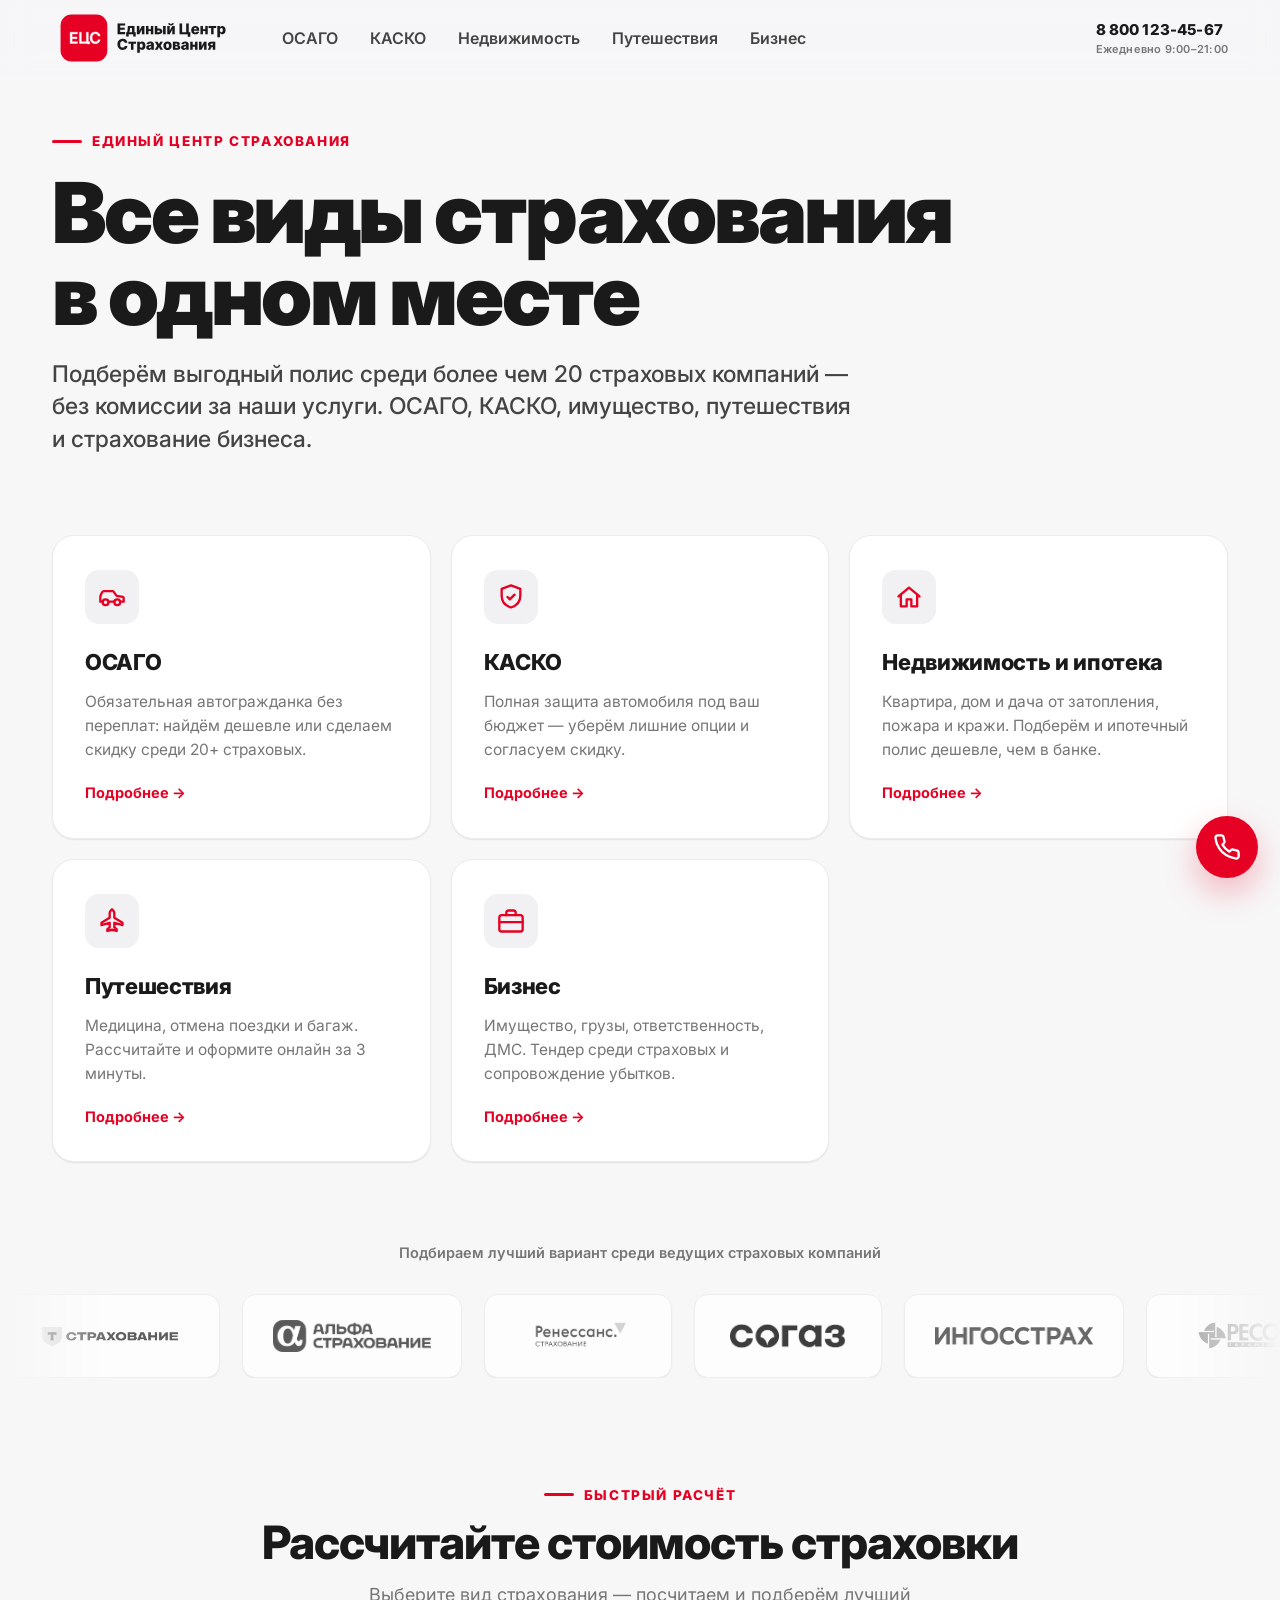
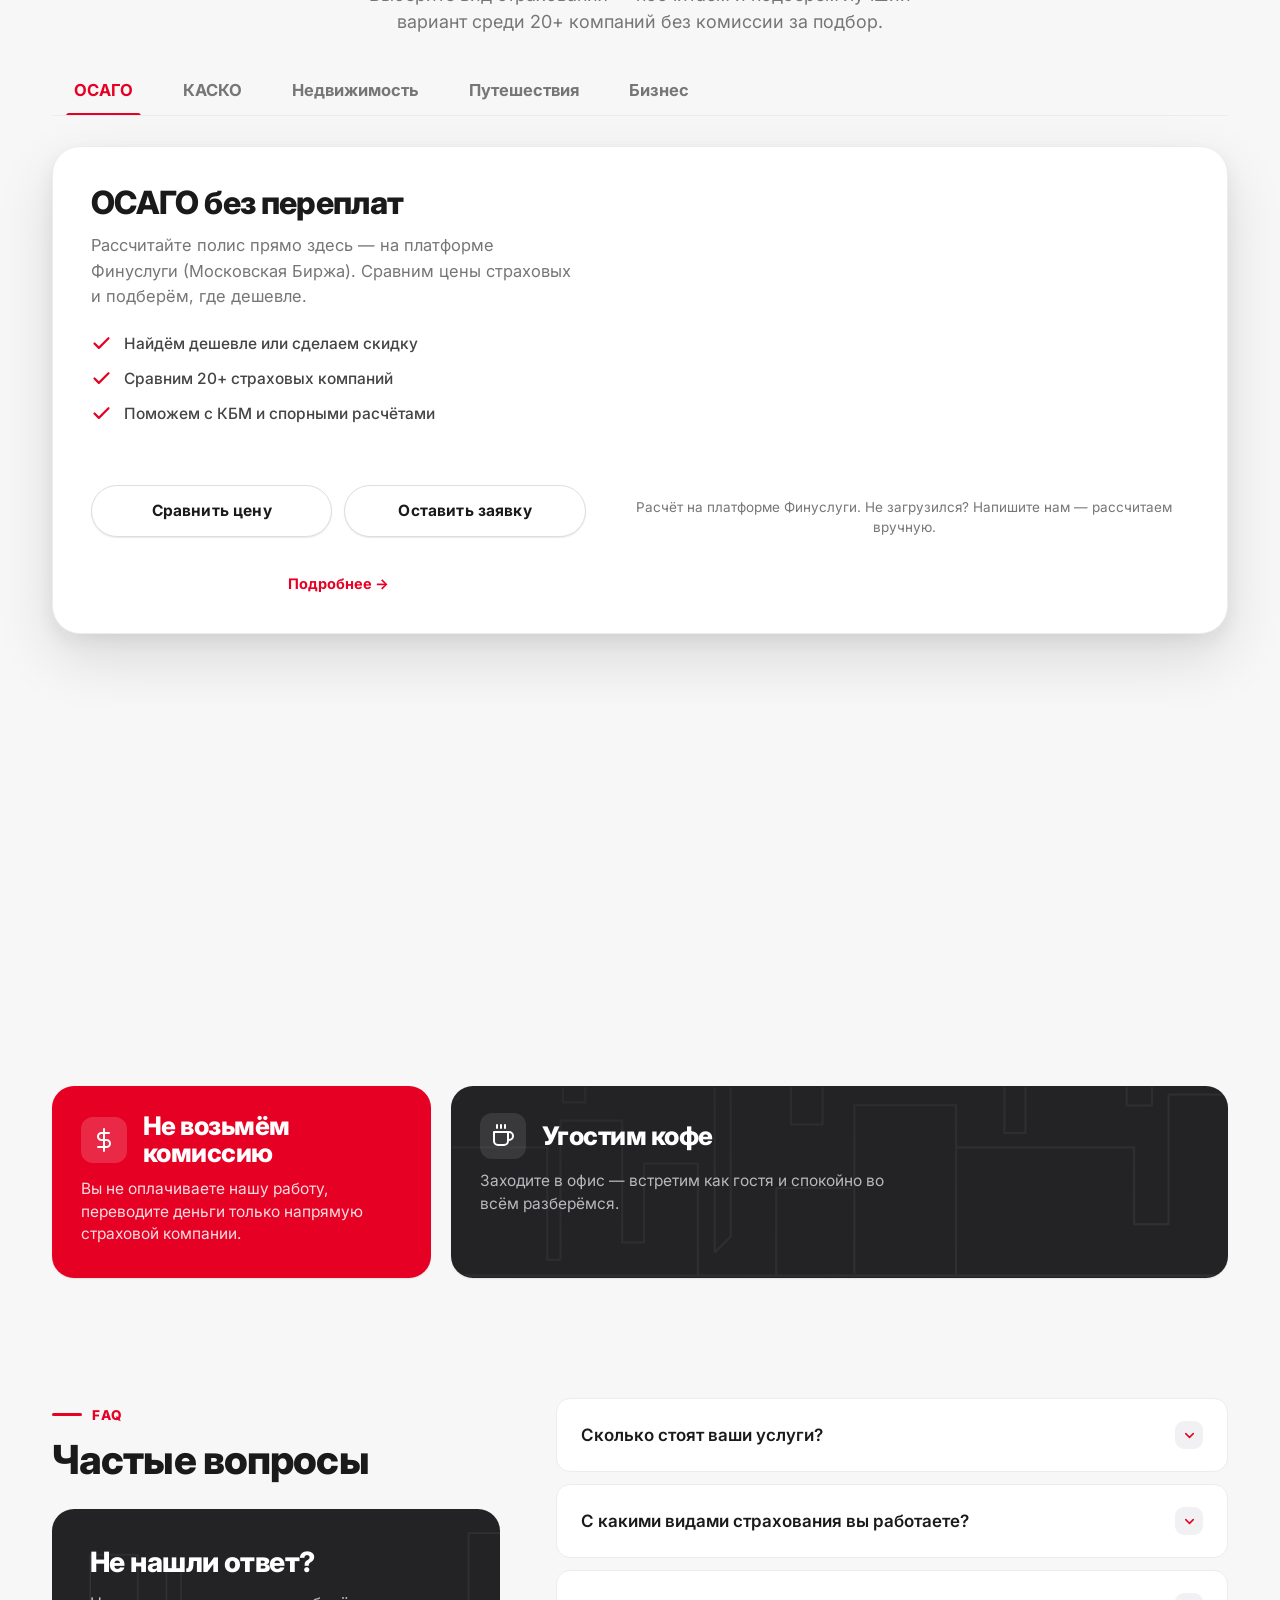
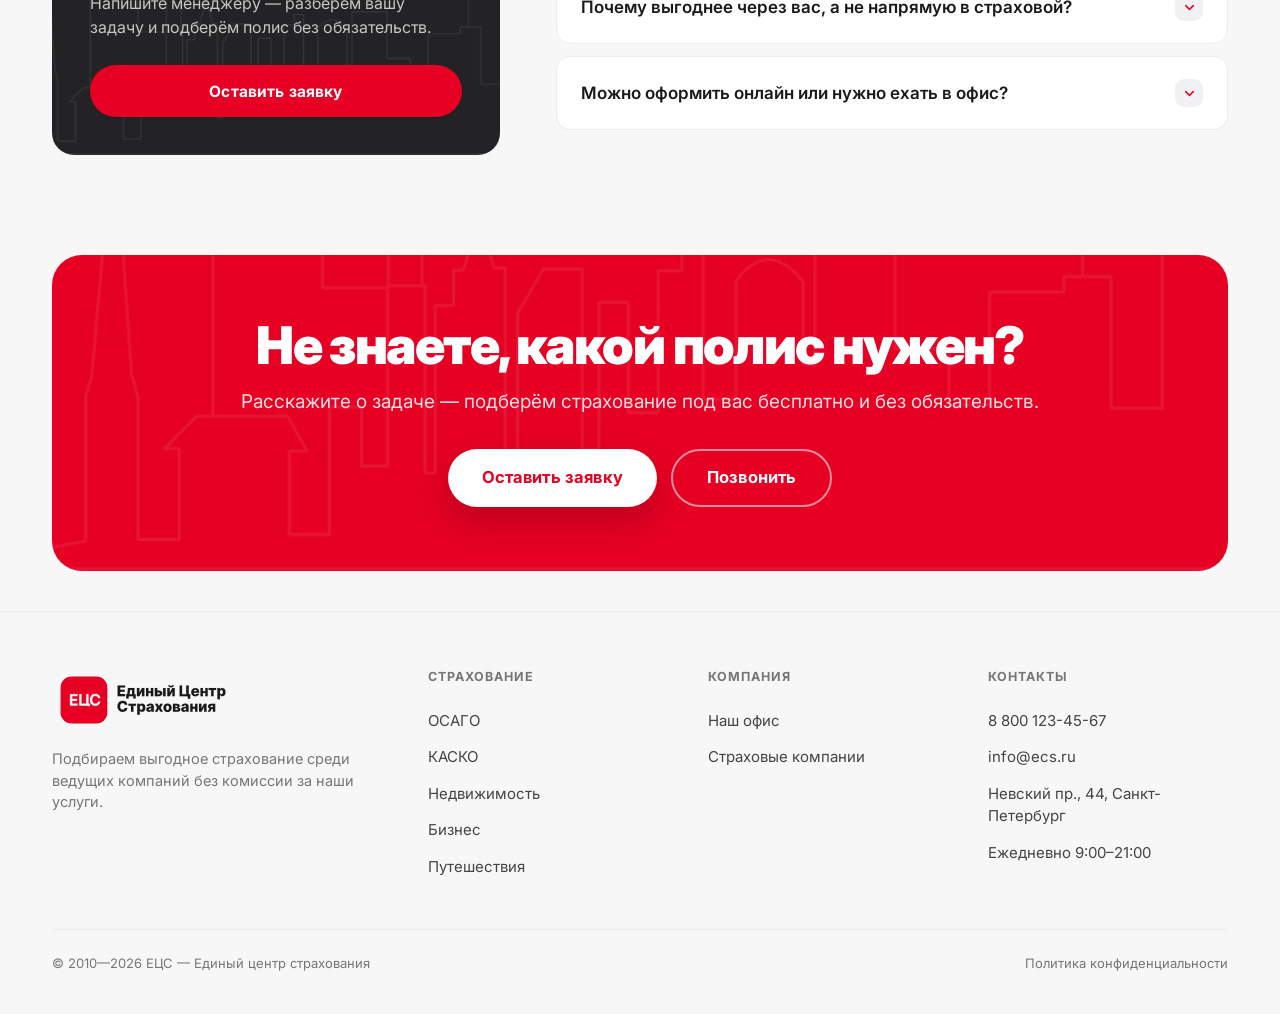
==== frontend/index.html @ 8373c2ff "Новые SVG-логотипы (свет/тёмная тема); заметнее красные подписи блоков - Логотип: тёмная версия на с" ====
<!DOCTYPE html>
<html lang="ru">
<head>
  <meta charset="utf-8">
  <meta name="viewport" content="width=device-width, initial-scale=1">
  <title>ЕЦС — Единый центр страхования: ОСАГО, КАСКО, имущество, бизнес</title>
  <meta name="description" content="Единый центр страхования в Санкт-Петербурге: ОСАГО, КАСКО, имущество, путешествия и бизнес. Подбор среди 20+ страховых без комиссии.">
  <link rel="preconnect" href="https://fonts.googleapis.com">
  <link rel="preconnect" href="https://fonts.gstatic.com" crossorigin>
  <link href="https://fonts.googleapis.com/css2?family=Inter:wght@400;500;600;700;800;900&display=swap" rel="stylesheet">
  <link rel="stylesheet" href="assets/css/tokens.css">
  <link rel="stylesheet" href="assets/css/base.css">
  <link rel="stylesheet" href="assets/css/components.css">
</head>
<body data-product="Главная">

<header class="header" id="header">
  <div class="wrap header__row">
    <a class="brand" href="index.html" aria-label="ЕЦС — Единый центр страхования"><img class="brand__logo brand__logo--light" src="assets/img/logo-ecs-horizontal.svg" alt="ЕЦС — Единый центр страхования" width="160" height="56"><img class="brand__logo brand__logo--dark" src="assets/img/logo-ecs-horizontal-white.svg" alt="ЕЦС — Единый центр страхования" width="160" height="56"></a>

    <nav class="nav">
      <a href="osago.html">ОСАГО</a>
      <a href="kasko.html">КАСКО</a>
      <a href="property.html">Недвижимость</a>
      <a href="travel.html">Путешествия</a>
      <a href="business.html">Бизнес</a>
    </nav>

    <div class="header__cta">
      <a class="header__phone" href="tel:+78001234567">8 800 123-45-67<span>Ежедневно 9:00–21:00</span></a>
      <button class="burger" aria-label="Меню"><span class="burger__bars"></span><span class="burger__label">Меню</span></button>
    </div>
  </div>
</header>

<div class="mobnav" id="mobnav">
  <a href="osago.html">ОСАГО</a>
  <a href="kasko.html">КАСКО</a>
  <a href="property.html">Недвижимость</a>
  <a href="travel.html">Путешествия</a>
  <a href="business.html">Бизнес</a>
  <a class="mobnav__phone" href="tel:+78001234567">8 800 123-45-67</a>
</div>

<main id="top">

  <!-- ===================== HERO ===================== -->
  <section class="hero">
    <div class="wrap hero__home">
      <div class="hero__copy">
        <div class="hero__eyebrow eyebrow">Единый центр страхования</div>
        <h1>Все виды страхования<br>в одном месте</h1>
        <p class="hero__lead">Подберём выгодный полис среди более чем 20 страховых компаний — без комиссии за наши услуги. ОСАГО, КАСКО, имущество, путешествия и страхование бизнеса.</p>
      </div>
    </div>
  </section>

  <!-- ===================== ПРОДУКТЫ ===================== -->
  <section class="section section--tight" id="products">
    <div class="wrap">
      <div class="products">
        <a class="product reveal" href="osago.html" data-track="product_osago">
          <span class="product__cat">Автомобили</span>
          <span class="product__ic"><svg viewBox="0 0 24 24" fill="none" stroke="currentColor" stroke-width="2" stroke-linecap="round" stroke-linejoin="round"><path d="M14 16H9m10 0h3v-3.15a1 1 0 0 0-.84-.99L16 11l-2.7-3.6a1 1 0 0 0-.8-.4H5.24a2 2 0 0 0-1.8 1.1l-.8 1.63A6 6 0 0 0 2 12.42V16h2"/><circle cx="6.5" cy="16.5" r="2.5"/><circle cx="16.5" cy="16.5" r="2.5"/></svg></span>
          <h3>ОСАГО</h3>
          <p>Обязательная автогражданка без переплат: найдём дешевле или сделаем скидку среди 20+ страховых.</p>
          <span class="product__go">Подробнее →</span>
        </a>
        <a class="product reveal" href="kasko.html" data-track="product_kasko">
          <span class="product__cat">Автомобили</span>
          <span class="product__ic"><svg viewBox="0 0 24 24" fill="none" stroke="currentColor" stroke-width="2" stroke-linecap="round" stroke-linejoin="round"><path d="M12 2 4 5v6c0 5 3.4 8.6 8 10 4.6-1.4 8-5 8-10V5l-8-3Z"/><path d="m9 12 2 2 4-4"/></svg></span>
          <h3>КАСКО</h3>
          <p>Полная защита автомобиля под ваш бюджет — уберём лишние опции и согласуем скидку.</p>
          <span class="product__go">Подробнее →</span>
        </a>
        <a class="product reveal" href="property.html" data-track="product_property">
          <span class="product__cat">Имущество</span>
          <span class="product__ic"><svg viewBox="0 0 24 24" fill="none" stroke="currentColor" stroke-width="2" stroke-linecap="round" stroke-linejoin="round"><path d="M3 11.5 12 4l9 7.5"/><path d="M5 10v10h5v-6h4v6h5V10"/></svg></span>
          <h3>Недвижимость и ипотека</h3>
          <p>Квартира, дом и дача от затопления, пожара и кражи. Подберём и ипотечный полис дешевле, чем в банке.</p>
          <span class="product__go">Подробнее →</span>
        </a>
        <a class="product reveal" href="travel.html" data-track="product_travel">
          <span class="product__cat">Поездки</span>
          <span class="product__ic"><svg viewBox="0 0 24 24" fill="none" stroke="currentColor" stroke-width="2" stroke-linecap="round" stroke-linejoin="round"><path d="M12 2 13.2 3.2C13.7 3.7 14 4.5 14 5.5V9.2L21 13.5V15.5L14 13.5V17.5L16 19V20.5L12 19.5L8 20.5V19L10 17.5V13.5L3 15.5V13.5L10 9.2V5.5C10 4.5 10.3 3.7 10.8 3.2Z"/></svg></span>
          <h3>Путешествия</h3>
          <p>Медицина, отмена поездки и багаж. Рассчитайте и оформите онлайн за 3 минуты.</p>
          <span class="product__go">Подробнее →</span>
        </a>
        <a class="product reveal" href="business.html" data-track="product_business">
          <span class="product__cat">Юрлицам</span>
          <span class="product__ic"><svg viewBox="0 0 24 24" fill="none" stroke="currentColor" stroke-width="2" stroke-linecap="round" stroke-linejoin="round"><rect x="2" y="7" width="20" height="14" rx="2"/><path d="M16 7V5a2 2 0 0 0-2-2h-4a2 2 0 0 0-2 2v2"/><path d="M2 13h20"/></svg></span>
          <h3>Бизнес</h3>
          <p>Имущество, грузы, ответственность, ДМС. Тендер среди страховых и сопровождение убытков.</p>
          <span class="product__go">Подробнее →</span>
        </a>
        <a class="product product--all reveal" href="#raschet" data-track="product_all">
          <span class="product__ic"><svg viewBox="0 0 24 24" fill="none" stroke="currentColor" stroke-width="2.2" stroke-linecap="round" stroke-linejoin="round"><path d="M5 12h14M13 6l6 6-6 6"/></svg></span>
          <h3>Рассчитать стоимость</h3>
        </a>
      </div>
    </div>
  </section>

  <!-- ===================== PARTNERS ===================== -->
  <section class="section--tight">
    <div class="wrap">
      <p class="partners__cap">Подбираем лучший вариант среди ведущих страховых компаний</p>
    </div>
    <div class="marquee" aria-label="Страховые компании-партнёры">
      <div class="marquee__track">
        <span class="logo"><img src="assets/img/logo-t-strahovanie.png" alt="Т-Страхование"></span>
        <span class="logo"><img src="assets/img/logo-alfastrahovanie.png" alt="АльфаСтрахование"></span>
        <span class="logo"><img src="assets/img/logo-renessans.png" alt="Ренессанс страхование"></span>
        <span class="logo"><img src="assets/img/logo-sogaz.png" alt="СОГАЗ"></span>
        <span class="logo"><img src="assets/img/logo-ingosstrah.png" alt="Ингосстрах"></span>
        <span class="logo"><img src="assets/img/logo-reso.png" alt="РЕСО-Гарантия"></span>
        <span class="logo"><img src="assets/img/logo-rosgosstrah.png" alt="Росгосстрах"></span>
        <span class="logo"><img src="assets/img/logo-vsk.png" alt="ВСК Страховой дом"></span>
        <span class="logo"><img src="assets/img/logo-maks.png" alt="МАКС Страховая группа"></span>
      </div>
      <div class="marquee__track" aria-hidden="true">
        <span class="logo"><img src="assets/img/logo-t-strahovanie.png" alt=""></span>
        <span class="logo"><img src="assets/img/logo-alfastrahovanie.png" alt=""></span>
        <span class="logo"><img src="assets/img/logo-renessans.png" alt=""></span>
        <span class="logo"><img src="assets/img/logo-sogaz.png" alt=""></span>
        <span class="logo"><img src="assets/img/logo-ingosstrah.png" alt=""></span>
        <span class="logo"><img src="assets/img/logo-reso.png" alt=""></span>
        <span class="logo"><img src="assets/img/logo-rosgosstrah.png" alt=""></span>
        <span class="logo"><img src="assets/img/logo-vsk.png" alt=""></span>
        <span class="logo"><img src="assets/img/logo-maks.png" alt=""></span>
      </div>
    </div>
  </section>

  <!-- ===================== БЫСТРЫЙ РАСЧЁТ ===================== -->
  <section class="section" id="raschet">
    <div class="wrap">
      <div class="s-head reveal" style="text-align:center;margin-left:auto;margin-right:auto">
        <span class="eyebrow" style="justify-content:center">Быстрый расчёт</span>
        <h2>Рассчитайте стоимость страховки</h2>
        <p style="margin-left:auto;margin-right:auto">Выберите вид страхования — посчитаем и подберём лучший вариант среди 20+ компаний без комиссии за подбор.</p>
      </div>

      <div class="tabs reveal" data-tabs>
        <div class="tabs__nav" role="tablist" aria-label="Виды страхования">
          <button class="tabs__tab is-active" type="button" data-tab="osago" role="tab" aria-selected="true">ОСАГО</button>
          <button class="tabs__tab" type="button" data-tab="kasko" role="tab" aria-selected="false">КАСКО</button>
          <button class="tabs__tab" type="button" data-tab="property" role="tab" aria-selected="false">Недвижимость</button>
          <button class="tabs__tab" type="button" data-tab="travel" role="tab" aria-selected="false">Путешествия</button>
          <button class="tabs__tab" type="button" data-tab="business" role="tab" aria-selected="false">Бизнес</button>
        </div>

        <div class="tabs__panels">
          <!-- ОСАГО: встроенный калькулятор Финуслуг -->
          <div class="tabs__panel is-active" data-panel="osago">
            <div class="raschet-card raschet-card--calc">
              <div class="raschet-card__info">
                <h3>ОСАГО без переплат</h3>
                <p>Рассчитайте полис прямо здесь — на платформе Финуслуги (Московская Биржа). Сравним цены страховых и подберём, где дешевле.</p>
                <ul class="raschet-card__list">
                  <li><svg viewBox="0 0 24 24" fill="none" stroke="currentColor" stroke-width="2.5" stroke-linecap="round" stroke-linejoin="round"><path d="M20 6 9 17l-5-5"/></svg>Найдём дешевле или сделаем скидку</li>
                  <li><svg viewBox="0 0 24 24" fill="none" stroke="currentColor" stroke-width="2.5" stroke-linecap="round" stroke-linejoin="round"><path d="M20 6 9 17l-5-5"/></svg>Сравним 20+ страховых компаний</li>
                  <li><svg viewBox="0 0 24 24" fill="none" stroke="currentColor" stroke-width="2.5" stroke-linecap="round" stroke-linejoin="round"><path d="M20 6 9 17l-5-5"/></svg>Поможем с КБМ и спорными расчётами</li>
                </ul>
              </div>
              <div class="raschet-card__calc">
                <div id="frame-calculator_wrap" data-id-frame="ce2dab9b-9b5f-4a7d-b1e7-d2442acf96a3" data-adv-p-id="5289dc16e387469434f49f7a2a9b1924"></div>
                <script type="text/javascript" src="https://finuslugi.ru/osago/partners/main/iframe.bundle.iife.js"></script>
                <p class="calc-frame__note">Расчёт на платформе Финуслуги. Не загрузился? <a href="#" data-modal="lead" data-product="ОСАГО">Напишите нам</a> — рассчитаем вручную.</p>
              </div>
              <div class="raschet-card__btns">
                <a class="btn btn--ghost" href="#" data-modal="cheaper" data-track="raschet_osago_cheaper">Сравнить цену</a>
                <a class="btn btn--ghost" href="#" data-modal="lead" data-product="ОСАГО" data-track="raschet_osago_lead">Оставить заявку</a>
              </div>
              <a class="raschet-card__more" href="osago.html">Подробнее →</a>
            </div>
          </div>

          <!-- КАСКО -->
          <div class="tabs__panel" data-panel="kasko">
            <div class="raschet-card">
              <div class="raschet-card__info">
                <h3>КАСКО под ваш бюджет</h3>
                <p>Уберём лишние опции и согласуем скидку — соберём защиту автомобиля, которая нужна именно вам.</p>
                <ul class="raschet-card__list">
                  <li><svg viewBox="0 0 24 24" fill="none" stroke="currentColor" stroke-width="2.5" stroke-linecap="round" stroke-linejoin="round"><path d="M20 6 9 17l-5-5"/></svg>Полная или частичная защита на выбор</li>
                  <li><svg viewBox="0 0 24 24" fill="none" stroke="currentColor" stroke-width="2.5" stroke-linecap="round" stroke-linejoin="round"><path d="M20 6 9 17l-5-5"/></svg>Франшиза, чтобы снизить цену полиса</li>
                  <li><svg viewBox="0 0 24 24" fill="none" stroke="currentColor" stroke-width="2.5" stroke-linecap="round" stroke-linejoin="round"><path d="M20 6 9 17l-5-5"/></svg>Сравнение условий разных страховых</li>
                </ul>
              </div>
              <div class="raschet-card__action">
                <a class="btn btn--primary btn--lg" href="kasko.html" data-track="raschet_kasko">Рассчитать КАСКО</a>
                <a class="btn btn--ghost" href="#" data-modal="cheaper" data-track="raschet_kasko_cheaper">Сравнить цену</a>
                <a class="raschet-card__more" href="kasko.html">Подробнее →</a>
              </div>
            </div>
          </div>

          <!-- Недвижимость -->
          <div class="tabs__panel" data-panel="property">
            <div class="raschet-card">
              <div class="raschet-card__info">
                <h3>Недвижимость и ипотека</h3>
                <p>Квартира, дом и дача от затопления, пожара и кражи. Ипотечный полис подберём дешевле, чем в банке.</p>
                <ul class="raschet-card__list">
                  <li><svg viewBox="0 0 24 24" fill="none" stroke="currentColor" stroke-width="2.5" stroke-linecap="round" stroke-linejoin="round"><path d="M20 6 9 17l-5-5"/></svg>Защита отделки, имущества и ответственности</li>
                  <li><svg viewBox="0 0 24 24" fill="none" stroke="currentColor" stroke-width="2.5" stroke-linecap="round" stroke-linejoin="round"><path d="M20 6 9 17l-5-5"/></svg>Ипотечное страхование выгоднее банковского</li>
                  <li><svg viewBox="0 0 24 24" fill="none" stroke="currentColor" stroke-width="2.5" stroke-linecap="round" stroke-linejoin="round"><path d="M20 6 9 17l-5-5"/></svg>Подбор среди ведущих компаний</li>
                </ul>
              </div>
              <div class="raschet-card__action">
                <a class="btn btn--primary btn--lg" href="property.html" data-track="raschet_property">Рассчитать стоимость</a>
                <a class="btn btn--ghost" href="#" data-modal="cheaper" data-track="raschet_property_cheaper">Сравнить цену</a>
                <a class="raschet-card__more" href="property.html">Подробнее →</a>
              </div>
            </div>
          </div>

          <!-- Путешествия -->
          <div class="tabs__panel" data-panel="travel">
            <div class="raschet-card">
              <div class="raschet-card__info">
                <h3>Страхование путешествий</h3>
                <p>Медицина, отмена поездки и багаж. Рассчитайте и оформите полис онлайн за 3 минуты.</p>
                <ul class="raschet-card__list">
                  <li><svg viewBox="0 0 24 24" fill="none" stroke="currentColor" stroke-width="2.5" stroke-linecap="round" stroke-linejoin="round"><path d="M20 6 9 17l-5-5"/></svg>Медицинские расходы за границей и по России</li>
                  <li><svg viewBox="0 0 24 24" fill="none" stroke="currentColor" stroke-width="2.5" stroke-linecap="round" stroke-linejoin="round"><path d="M20 6 9 17l-5-5"/></svg>Отмена поездки и задержка рейса</li>
                  <li><svg viewBox="0 0 24 24" fill="none" stroke="currentColor" stroke-width="2.5" stroke-linecap="round" stroke-linejoin="round"><path d="M20 6 9 17l-5-5"/></svg>Активный отдых и спорт</li>
                </ul>
              </div>
              <div class="raschet-card__action">
                <a class="btn btn--primary btn--lg" href="travel.html#calc" data-track="raschet_travel">Рассчитать онлайн</a>
                <a class="btn btn--ghost" href="#" data-modal="cheaper" data-track="raschet_travel_cheaper">Сравнить цену</a>
                <a class="raschet-card__more" href="travel.html">Подробнее →</a>
              </div>
            </div>
          </div>

          <!-- Бизнес -->
          <div class="tabs__panel" data-panel="business">
            <div class="raschet-card">
              <div class="raschet-card__info">
                <h3>Страхование бизнеса</h3>
                <p>Имущество, грузы, ответственность и ДМС для сотрудников. Проведём тендер среди страховых под вашу задачу.</p>
                <ul class="raschet-card__list">
                  <li><svg viewBox="0 0 24 24" fill="none" stroke="currentColor" stroke-width="2.5" stroke-linecap="round" stroke-linejoin="round"><path d="M20 6 9 17l-5-5"/></svg>Тендер среди страховых компаний</li>
                  <li><svg viewBox="0 0 24 24" fill="none" stroke="currentColor" stroke-width="2.5" stroke-linecap="round" stroke-linejoin="round"><path d="M20 6 9 17l-5-5"/></svg>Имущество, грузы, ответственность, ДМС</li>
                  <li><svg viewBox="0 0 24 24" fill="none" stroke="currentColor" stroke-width="2.5" stroke-linecap="round" stroke-linejoin="round"><path d="M20 6 9 17l-5-5"/></svg>Сопровождение убытков и пролонгаций</li>
                </ul>
              </div>
              <div class="raschet-card__action">
                <a class="btn btn--primary btn--lg" href="business.html" data-track="raschet_business">Получить расчёт</a>
                <a class="btn btn--ghost" href="#" data-modal="lead" data-product="Бизнес" data-track="raschet_business_lead">Оставить заявку</a>
                <a class="raschet-card__more" href="business.html">Подробнее →</a>
              </div>
            </div>
          </div>
        </div>
      </div>
    </div>
  </section>

  <!-- ===================== BENTO ===================== -->
  <section class="section">
    <div class="wrap">
      <div class="s-head reveal">
        <span class="eyebrow">Почему ЕЦС</span>
        <h2>НАШИ супер силы&nbsp;</h2>
      </div>
      <div class="bento">
        <article class="card card--feature card--photo b-1 reveal">
          <div class="card__ico">
            <svg viewBox="0 0 24 24" fill="none" stroke="currentColor" stroke-width="2" stroke-linecap="round" stroke-linejoin="round"><circle cx="11" cy="11" r="7"></circle><path d="m21 21-4.3-4.3"></path></svg>
          </div>
          <h3>Проверим цену</h3>
          <p>Посчитанную вашим агентом, страховой компанией или банком — и поможем найти дешевле.</p>
          <a class="card__tag" href="#" data-modal="cheaper" data-track="cta_card_cheaper">Сравнить цену →</a>
        </article>

        <article class="card b-2 reveal">
          <div class="card__ico">
            <svg viewBox="0 0 24 24" fill="none" stroke="currentColor" stroke-width="2" stroke-linecap="round" stroke-linejoin="round"><path d="M12 2 4 5v6c0 5 3.4 8.6 8 10 4.6-1.4 8-5 8-10V5l-8-3Z"></path><path d="m9 12 2 2 4-4"></path></svg>
          </div>
          <h3>Поделимся опытом</h3>
          <p>Работаем на рынке более 15 лет, знаем все подводные камни современного страхования.</p>
        </article>

        <article class="card card--accent b-3 reveal">
          <div class="card__ico">
            <svg viewBox="0 0 24 24" fill="none" stroke="currentColor" stroke-width="2" stroke-linecap="round" stroke-linejoin="round"><path d="M12 1v22"></path><path d="M17 5H9.5a3.5 3.5 0 0 0 0 7h5a3.5 3.5 0 0 1 0 7H6"></path></svg>
          </div>
          <h3>Не возьмём комиссию</h3>
          <p>Вы не оплачиваете нашу работу, переводите деньги только напрямую страховой компании.</p>
        </article>

        <article class="card card--feature card--photo b-4 reveal">
          <div class="card__ico">
            <svg viewBox="0 0 24 24" fill="none" stroke="currentColor" stroke-width="2" stroke-linecap="round" stroke-linejoin="round"><path d="M17 8h1a4 4 0 0 1 0 8h-1"></path><path d="M3 8h14v9a4 4 0 0 1-4 4H7a4 4 0 0 1-4-4Z"></path><path d="M6 1v3M10 1v3M14 1v3"></path></svg>
          </div>
          <h3>Угостим кофе</h3>
          <p>Заходите в офис — встретим как гостя и спокойно во всём разберёмся.</p>
        </article>
      </div>
    </div>
  </section>


  <!-- ===================== FAQ ===================== -->
  <section class="section">
    <div class="wrap faq">
      <aside class="faq__aside reveal">
        <span class="eyebrow">FAQ</span>
        <div class="s-head" style="margin:14px 0 28px">
          <h2 style="font-size:clamp(28px,3.2vw,40px)">Частые вопросы</h2>
        </div>
        <div class="faq__card">
          <h3>Не нашли ответ?</h3>
          <p>Напишите менеджеру — разберём вашу задачу и подберём полис без обязательств.</p>
          <a class="btn btn--primary" href="#" data-modal="lead" data-product="Главная" data-track="cta_faq_manager">Оставить заявку</a>
        </div>
      </aside>
      <div class="faq__list" id="faqList"></div>
    </div>
  </section>

  <!-- ===================== CTA ===================== -->
  <section class="section--tight">
    <div class="wrap">
      <div class="cta-band reveal">
        <h2>Не знаете, какой полис нужен?</h2>
        <p>Расскажите о задаче — подберём страхование под вас бесплатно и без обязательств.</p>
        <div class="row">
          <a class="btn btn--primary btn--lg" href="#" data-modal="lead" data-product="Главная" data-track="cta_band_manager">Оставить заявку</a>
          <a class="btn btn--outline btn--lg" href="tel:+78001234567" data-track="cta_band_call">Позвонить</a>
        </div>
      </div>
    </div>
  </section>

</main>

<!-- ===================== FOOTER ===================== -->
<footer class="footer">
  <div class="wrap">
    <div class="footer__top">
      <div class="footer__brand">
        <a class="brand" href="index.html"><img class="brand__logo brand__logo--light" src="assets/img/logo-ecs-horizontal.svg" alt="ЕЦС — Единый центр страхования" width="160" height="56"><img class="brand__logo brand__logo--dark" src="assets/img/logo-ecs-horizontal-white.svg" alt="ЕЦС — Единый центр страхования" width="160" height="56"></a>
        <p>Подбираем выгодное страхование среди ведущих компаний без комиссии за наши услуги.</p>
      </div>
      <div class="footer__col">
        <h4>Страхование</h4>
        <a href="osago.html">ОСАГО</a>
        <a href="kasko.html">КАСКО</a>
        <a href="property.html">Недвижимость</a>
        <a href="business.html">Бизнес</a>
        <a href="travel.html">Путешествия</a>
      </div>
      <div class="footer__col">
        <h4>Компания</h4>
        <a href="office.html">Наш офис</a>
        <a href="insurers.html">Страховые компании</a>
      </div>
      <div class="footer__col">
        <h4>Контакты</h4>
        <a href="tel:+78001234567">8 800 123-45-67</a>
        <a href="mailto:info@ecs.ru">info@ecs.ru</a>
        <a href="office.html">Невский пр., 44, Санкт-Петербург</a>
        <a href="office.html">Ежедневно 9:00–21:00</a>
      </div>
    </div>
    <div class="footer__bottom">
      <span>© 2010—2026 ЕЦС — Единый центр страхования</span>
      <span><a href="privacy.html">Политика конфиденциальности</a></span>
    </div>
  </div>
</footer>

<!-- ===================== LEAD MODAL ===================== -->
<div class="modal" id="leadModal" role="dialog" aria-modal="true" aria-label="Заявка">
  <div class="modal__backdrop"></div>
  <div class="modal__box">
    <div class="lead">
      <button class="modal__close" type="button" aria-label="Закрыть">✕</button>
      <h3>Оставить заявку</h3>
      <p>Оставьте контакты — перезвоним в течение 15 минут в рабочее время.</p>
      <form class="js-lead-form" data-form="modal" data-product="Главная">
        <div class="lead__grid">
          <div class="field field--wide"><label for="lm-name">Имя</label><input id="lm-name" name="name" type="text" placeholder="Как к вам обращаться" required></div>
          <div class="field field--wide"><label for="lm-phone">Телефон</label><input id="lm-phone" name="phone" type="tel" placeholder="+7 (___) ___-__-__" required></div>
          <div class="field field--wide"><label for="lm-comment">Комментарий</label><textarea id="lm-comment" name="comment" placeholder="Например: нужен полис на Kia Rio 2021"></textarea></div>
            <div class="field field--wide"><label>Связаться в мессенджере (необязательно)</label>
              <div class="msgr-field">
                <select name="messenger" aria-label="Мессенджер"><option value="">Не нужно</option><option>Telegram</option><option>WhatsApp</option><option>MAX</option></select>
                <input name="messenger_user" type="text" placeholder="@username или ник">
              </div>
            </div>
        </div>
        <label class="lead__agree"><input type="checkbox" name="agree" required> Соглашаюсь с <a href="privacy.html" target="_blank" rel="noopener">политикой обработки персональных данных</a></label>
        <label class="lead__agree lead__agree--ad"><input type="checkbox" name="ad_consent"> Согласен на получение рекламной информации и специальных предложений</label>
        <button class="btn btn--primary lead__submit" type="submit">Отправить</button>
      </form>
      <div class="lead__done">
        <div class="ok-ic">✓</div>
        <h3>Заявка отправлена!</h3>
        <p style="color:var(--muted);margin-top:10px">Менеджер свяжется с вами в ближайшее время.</p>
      </div>
    </div>
  </div>
</div>

<!-- ===================== CHEAPER MODAL ===================== -->
<div class="modal" id="cheaperModal" role="dialog" aria-modal="true" aria-label="Сравнить цену">
  <div class="modal__backdrop"></div>
  <div class="modal__box">
    <div class="lead">
      <button class="modal__close" type="button" aria-label="Закрыть">✕</button>
      <h3>Сравним цену — найдём дешевле</h3>
      <p>Вам уже посчитали полис у агента, в страховой, в банке или на страховом агрегаторе? Отправьте вид страховки и сумму — сравним и постараемся найти выгоднее. Бесплатно и ни к чему не обязывает.</p>
      <form class="js-lead-form" data-form="cheaper" data-product="Найдём дешевле">
        <div class="lead__grid">
          <div class="field field--wide"><label for="cm-type">Вид страхования</label>
            <select id="cm-type" name="insurance">
              <option>ОСАГО</option>
              <option>КАСКО</option>
              <option>Недвижимость / ипотека</option>
              <option>Путешествия</option>
              <option>Бизнес</option>
              <option>Другое</option>
            </select>
          </div>
          <div class="field field--wide"><label for="cm-price">Предложенная сумма, ₽</label><input id="cm-price" name="price" type="text" placeholder="Например: 12 800"></div>
          <div class="field field--wide"><label for="cm-name">Имя</label><input id="cm-name" name="name" type="text" placeholder="Как к вам обращаться" required></div>
          <div class="field field--wide"><label for="cm-phone">Телефон</label><input id="cm-phone" name="phone" type="tel" placeholder="+7 (___) ___-__-__" required></div>
          <div class="field field--wide"><label for="cm-comment">Комментарий</label><textarea id="cm-comment" name="comment" placeholder="Кто посчитал и на каких условиях. Сам расчёт можно прислать в мессенджер."></textarea></div>
            <div class="field field--wide"><label>Связаться в мессенджере (необязательно)</label>
              <div class="msgr-field">
                <select name="messenger" aria-label="Мессенджер"><option value="">Не нужно</option><option>Telegram</option><option>WhatsApp</option><option>MAX</option></select>
                <input name="messenger_user" type="text" placeholder="@username или ник">
              </div>
            </div>
        </div>
        <label class="lead__agree"><input type="checkbox" name="agree" required> Соглашаюсь с <a href="privacy.html" target="_blank" rel="noopener">политикой обработки персональных данных</a></label>
        <label class="lead__agree lead__agree--ad"><input type="checkbox" name="ad_consent"> Согласен на получение рекламной информации и специальных предложений</label>
        <button class="btn btn--primary lead__submit" type="submit">Сравнить цену</button>
      </form>
      <div class="lead__done">
        <div class="ok-ic">✓</div>
        <h3>Заявка отправлена!</h3>
        <p style="color:var(--muted);margin-top:10px">Сравним с другими страховыми и пришлём, где дешевле.</p>
      </div>
    </div>
  </div>
</div>

<script src="assets/js/config.js"></script>
<script src="assets/js/utm.js"></script>
<script src="assets/js/analytics.js"></script>
<script src="assets/js/bitrix.js"></script>
<script src="assets/js/leads.js"></script>
<script src="assets/js/ui.js"></script>
<script src="assets/js/main.js"></script>
<script>
  // FAQ этой страницы
  window.ECS_FAQ = [
    { q: "Сколько стоят ваши услуги?", a: "Для вас — 0 ₽. Наша работа оплачивается страховой компанией, вы переводите деньги только напрямую страховщику и ничего не переплачиваете за подбор." },
    { q: "С какими видами страхования вы работаете?", a: "ОСАГО, КАСКО, страхование имущества (квартира, дом, дача), путешествия (ВЗР) и страхование бизнеса: имущество, грузы, ответственность, ДМС, автопарк." },
    { q: "Почему выгоднее через вас, а не напрямую в страховой?", a: "Страховая предложит только свой продукт, мы — сравним более 20 компаний и покажем реальную минимальную цену под вашу задачу, без навязанных опций." },
    { q: "Можно оформить онлайн или нужно ехать в офис?", a: "Как удобно. Оформим дистанционно (расчёт пришлём в мессенджер) или ждём вас в офисе на Невском, 44 — за чашкой кофе." }
  ];
</script>

</body>
</html>
---- frontend/assets/css/tokens.css ----
/* Дизайн-токены бренда ЕЦС: цвета, радиусы, тени, темы.
   Источник: ЕЦС — Руководство по бренду.pdf */
/* ============================================================
   ЕЦС — Единый центр страхования · redesign
   Token-driven. Three art directions via [data-theme].
   ============================================================ */

:root {
  /* brand reds */
  --red: #e60023;
  --red-deep: #d0222c;
  --red-700: #b3001c;

  /* themable tokens (defaults = "clean") */
  --bg: #f7f7f8;
  --surface: #ffffff;
  --surface-2: #f1f1f3;
  --ink: #1a1a1a;
  --ink-2: #444444;
  --muted: #767676;
  --border: #ececee;
  --border-strong: #dededf;
  --accent: var(--red);
  --on-accent: #ffffff;

  /* dark feature surface (used in all themes for the photo/dark cards) */
  --feature-bg: #232325;
  --feature-ink: #ffffff;
  --feature-muted: #b9b9bd;

  --radius: 22px;
  --radius-sm: 14px;
  --radius-pill: 999px;

  --shadow-sm: 0 1px 2px rgba(16,16,18,.05), 0 1px 1px rgba(16,16,18,.04);
  --shadow-md: 0 6px 16px rgba(16,16,18,.07), 0 2px 5px rgba(16,16,18,.05);
  --shadow-lg: 0 24px 60px rgba(16,16,18,.12), 0 8px 18px rgba(16,16,18,.06);
  --shadow-accent: 0 14px 34px rgba(230,0,35,.28);

  --maxw: 1240px;
  --gut: 32px;
  --ring: 0 0 0 4px rgba(230,0,35,.16);

  --ff: "Inter", -apple-system, BlinkMacSystemFont, "Segoe UI", sans-serif;
  --border-w: 1px;
}

/* ---------- Direction 2: Контраст (editorial / bold) ---------- */
:root[data-theme="bold"] {
  --bg: #f3f1ee;
  --surface: #ffffff;
  --surface-2: #eceae6;
  --ink: #141414;
  --ink-2: #3a3a3a;
  --muted: #6c6862;
  --border: #1414140f;
  --border-strong: #14141422;
  --radius: 12px;
  --radius-sm: 9px;
  --border-w: 1.5px;
  --shadow-sm: 0 1px 0 rgba(20,20,20,.06);
  --shadow-md: 0 2px 0 rgba(20,20,20,.08);
  --shadow-lg: 10px 12px 0 rgba(20,20,20,.10);
  --feature-bg: #161616;
}

/* ---------- Direction 3: Тёмный (premium dark, пастельный графит) ---------- */
:root[data-theme="dark"] {
  --bg: #2a2a31;
  --surface: #3e3e46;
  --surface-2: #47474f;
  --ink: #f4f4f5;
  --ink-2: #d8d8dc;
  --muted: #a9a9b1;
  --border: #4b4b53;
  --border-strong: #5a5a62;
  --on-accent: #ffffff;
  --feature-bg: #47474f;
  --feature-muted: #d3d3da;
  --shadow-sm: 0 1px 2px rgba(0,0,0,.25);
  --shadow-md: 0 8px 24px rgba(0,0,0,.28);
  --shadow-lg: 0 30px 70px rgba(0,0,0,.35);
  --shadow-accent: 0 14px 40px rgba(230,0,35,.35);
  --ring: 0 0 0 4px rgba(230,0,35,.3);
}
---- frontend/assets/css/base.css ----
/* База: reset, типографика, сетка, кнопки, шапка */
* { box-sizing: border-box; margin: 0; padding: 0; }

html { scroll-behavior: smooth; -webkit-text-size-adjust: 100%; }

html { background-color: var(--bg); }
body {
  font-family: var(--ff);
  background-color: var(--bg) !important;
  color: var(--ink);
  line-height: 1.5;
  -webkit-font-smoothing: antialiased;
  text-rendering: optimizeLegibility;
  transition: background .35s ease, color .35s ease;
}

img { max-width: 100%; display: block; }
a { color: inherit; text-decoration: none; }
button { font-family: inherit; cursor: pointer; border: none; background: none; }

.wrap { max-width: var(--maxw); margin: 0 auto; padding: 0 var(--gut); }

.section { padding: 60px 0; }
.section--tight { padding: 40px 0; }

.eyebrow {
  display: inline-flex; align-items: center; gap: 10px;
  font-size: 13.5px; font-weight: 800; letter-spacing: .12em;
  text-transform: uppercase; color: var(--accent);
}
.eyebrow::before {
  content: ""; width: 30px; height: 3px; border-radius: 2px;
  background: var(--accent);
}

.s-head { margin-bottom: 32px; }
.s-head h2 {
  font-size: clamp(30px, 4vw, 46px); font-weight: 800;
  letter-spacing: -.022em; line-height: 1.04; margin-top: 14px;
}
.s-head p { color: var(--muted); font-size: 18px; max-width: 56ch; margin-top: 14px; }

/* ============================================================
   Buttons
   ============================================================ */
.btn {
  display: inline-flex; align-items: center; justify-content: center; gap: 9px;
  height: 52px; padding: 0 26px; border-radius: var(--radius-pill);
  font-size: 15.5px; font-weight: 700; letter-spacing: .01em;
  transition: transform .15s ease, box-shadow .2s ease, background .2s ease, color .2s ease, border-color .2s ease;
  white-space: nowrap;
}
.btn svg { width: 18px; height: 18px; }
/* Бренд-гайд: красная заливка — одно главное действие на экран;
   красная тень (--shadow-accent) только под бейджем логотипа, не под кнопками. */
.btn--primary { background: var(--accent); color: var(--on-accent); box-shadow: var(--shadow-sm); }
.btn--primary:hover { transform: translateY(-2px); background: var(--red-700); box-shadow: var(--shadow-md); }
.btn--ghost {
  background: var(--surface); color: var(--ink);
  border: var(--border-w) solid var(--border-strong); box-shadow: var(--shadow-sm);
}
.btn--ghost:hover { border-color: var(--accent); color: var(--accent); transform: translateY(-2px); }
.btn--outline {
  background: transparent; color: var(--accent);
  border: 2px solid var(--accent);
}
.btn--outline:hover { background: var(--accent); color: var(--on-accent); transform: translateY(-2px); }
.btn--sm { height: 44px; padding: 0 20px; font-size: 14.5px; }
.btn--lg { height: 58px; padding: 0 34px; font-size: 16.5px; }

[data-theme="bold"] .btn { border-radius: 8px; }
[data-theme="bold"] .btn--primary { box-shadow: 4px 4px 0 rgba(20,20,20,.18); }
[data-theme="bold"] .btn--primary:hover { transform: translate(-1px,-1px); box-shadow: 6px 6px 0 rgba(20,20,20,.22); }

/* ============================================================
   Header
   ============================================================ */
.header {
  position: sticky; top: 0; z-index: 50;
  background: color-mix(in srgb, var(--bg) 78%, transparent);
  backdrop-filter: saturate(1.4) blur(14px);
  -webkit-backdrop-filter: saturate(1.4) blur(14px);
  border-bottom: 1px solid transparent;
  transition: border-color .3s ease, background .3s ease, box-shadow .3s ease;
}
.header.is-stuck { border-color: var(--border); box-shadow: var(--shadow-sm); }
.header__row {
  display: flex; align-items: center; gap: 28px;
  height: 76px;
}
.brand { display: flex; align-items: center; gap: 15px; }
.brand__logo { display: block; height: 64px; width: auto; }
.brand__logo--dark { display: none; }
[data-theme="dark"] .brand__logo--light { display: none; }
[data-theme="dark"] .brand__logo--dark { display: block; }
.brand__badge {
  width: 58px; height: 58px; border-radius: 16px;
  background: var(--accent); color: #fff;
  display: grid; place-items: center; position: relative;
}
.brand__badge svg.lettermark { width: 33px; height: auto; }
.brand__badge .carline {
  position: absolute; bottom: 8px; left: 50%; transform: translateX(-50%);
  width: 26px; height: 8px;
}
.brand__name { display: flex; flex-direction: column; line-height: 1.18; }
/* рядом с бейджем — только расшифровка (дескриптор — Inter ExtraBold, бренд-гайд) */
.brand__name span { font-size: 15px; color: var(--ink); font-weight: 800; letter-spacing: .01em; max-width: 150px; }

.nav { display: flex; align-items: center; gap: 4px; margin-left: 6px; }
.nav a {
  font-size: 16px; font-weight: 600; color: var(--ink-2);
  padding: 9px 14px; border-radius: 10px; transition: color .15s, background .15s;
  white-space: nowrap; flex-shrink: 0;
}
.nav a:hover { color: var(--accent); background: var(--surface-2); }
.nav a.is-active { color: var(--accent); }

.header__cta { margin-left: auto; display: flex; align-items: center; gap: 14px; }
.header__phone { font-weight: 800; font-size: 15px; letter-spacing: .01em; white-space: nowrap; }
.header__phone span { display: block; font-size: 11px; font-weight: 600; color: var(--muted); letter-spacing: .02em; }

.burger { display: none; flex-direction: row; align-items: center; gap: 8px; width: auto; height: auto; padding: 6px 4px; background: none; border: 0; }
.burger__bars { margin: 5px 0; }
.burger__bars, .burger__bars::before, .burger__bars::after {
  display: block; width: 20px; height: 2px; background: var(--ink-2); position: relative; border-radius: 2px;
}
.burger__bars::before { content: ""; position: absolute; top: -6px; }
.burger__bars::after { content: ""; position: absolute; top: 6px; }
.burger__label { font-size: 14px; font-weight: 700; letter-spacing: .01em; color: var(--ink-2); line-height: 1; }
---- frontend/assets/css/components.css ----
/* Компоненты: hero, карточки, формы, FAQ, футер, страницы */
/* ============================================================
   Hero
   ============================================================ */
.hero { padding: 48px 0 40px; position: relative; }
/* Двухколоночный hero: текст слева, калькулятор/инфо справа */
.hero__grid {
  display: grid; grid-template-columns: 1.02fr .98fr; gap: 56px; align-items: center;
}
.hero__grid--calc {
  grid-template-areas: "copy calc" "actions calc";
  /* верхняя строка — по тексту, нижняя забирает остаток высоты калькулятора,
     чтобы кнопки прижались к тексту, а не уезжали в середину */
  grid-template-rows: min-content 1fr;
  align-items: start; row-gap: 0;
}
.hero__grid--calc .hero__copy { grid-area: copy; }
.hero__grid--calc .hero__copy h1 { font-size: clamp(46px, 5.6vw, 76px); }
.hero__grid--calc .calc,
.hero__grid--calc .calc-frame { grid-area: calc; align-self: start; }
.hero__grid--calc .hero__actions { grid-area: actions; align-self: start; }
.hero__grid--calc .hero__trust { margin-top: 32px; }
/* заголовок и лид в колонке — слева; ссылки и статистика — по центру */
.hero__grid .hero__lead { margin-left: 0; margin-right: 0; }
.hero__eyebrow { margin-bottom: 20px; }
.hero h1 {
  font-size: clamp(46px, 7vw, 84px); font-weight: 900;
  letter-spacing: -.03em; line-height: .98;
}
.hero h1 .accent { color: var(--accent); }
.hero__lead {
  font-size: clamp(18px, 2.2vw, 23px); color: var(--ink-2);
  font-weight: 500; margin: 22px auto 0; max-width: 54ch; line-height: 1.4;
}
/* Hero главной: текст слева */
.hero__home .hero__copy { max-width: 960px; }
.hero__home .hero__lead { margin: 22px 0 0; }

.hero__cta { display: flex; flex-wrap: wrap; gap: 14px; margin-top: 32px; justify-content: center; }
/* кнопки суммарно занимают всю ширину текстовой колонки */
.hero__cta .btn { flex: 1 1 200px; }

/* Статистика — сбалансированный ряд равных колонок, по центру колонки */
.hero__trust {
  display: flex; align-items: stretch; gap: 0;
  width: 100%; margin: 36px 0 0;
  border: var(--border-w) solid var(--border); border-radius: var(--radius-sm);
  background: var(--surface); box-shadow: var(--shadow-sm); overflow: hidden;
  max-width: 100%; flex-wrap: wrap;
}
.hero__trust > div {
  display: flex; flex-direction: column; align-items: center; justify-content: center;
  padding: 18px 30px; min-width: 150px; flex: 1 1 auto;
  border-left: var(--border-w) solid var(--border);
}
.hero__trust > div:first-child { border-left: none; }
.hero__trust b {
  font-size: 34px; font-weight: 900; letter-spacing: -.03em; line-height: 1;
  display: flex; align-items: baseline; gap: 3px; color: var(--accent);
}
.hero__trust b .u { color: var(--accent); font-size: inherit; }
.hero__trust span { font-size: 13px; color: var(--muted); font-weight: 500; margin-top: 8px; }
.hero__trust .sep { display: none; }

/* Подсказка «что нужно для расчёта» + мессенджеры — одна широкая кнопка-бар */
.hero__bar {
  display: flex; align-items: stretch; width: 100%; margin: 14px 0 0;
  border: var(--border-w) solid var(--border-strong); border-radius: var(--radius-pill);
  background: var(--surface); box-shadow: var(--shadow-sm); overflow: hidden;
}
.hero__bar-toggle {
  flex: 1 1 auto; min-width: 0;
  display: flex; align-items: center; justify-content: center; gap: 9px;
  padding: 0 22px; min-height: 62px;
  font-family: var(--ff); font-size: 16.5px; font-weight: 700; color: var(--ink);
  white-space: nowrap; transition: background .15s ease, color .15s ease;
}
.hero__bar-toggle:hover { background: var(--surface-2); color: var(--accent); }
.hero__bar-chevron { width: 18px; height: 18px; flex: 0 0 auto; transition: transform .25s ease; }
.hero__bar-toggle.is-open .hero__bar-chevron { transform: rotate(180deg); }
.hero__bar-socials {
  display: flex; align-items: center; gap: 4px; flex: 0 0 auto;
  padding: 0 18px 0 12px; border-right: var(--border-w) solid var(--border);
}
.hero__contact {
  display: grid; place-items: center;
  width: 50px; height: 50px; border-radius: 13px; flex: 0 0 auto;
  transition: background .15s ease;
}
.hero__contact:hover { background: var(--surface-2); }
.hero__contact-logo { width: 38px; height: 38px; display: block; }
/* ряд иконок-мессенджеров без бара (страница «Офис») — аккуратные плитки */
.hero__socials-row { display: flex; flex-wrap: wrap; align-items: center; gap: 12px; margin-top: 24px; }
.hero__socials-cap { width: 100%; font-size: 13px; font-weight: 600; letter-spacing: .02em; color: var(--muted); margin-bottom: 2px; }
.hero__socials-row .hero__contact {
  width: 56px; height: 56px; border-radius: 15px;
  background: var(--surface); border: var(--border-w) solid var(--border);
  box-shadow: var(--shadow-sm); transition: transform .15s ease, box-shadow .2s ease;
}
.hero__socials-row .hero__contact:hover { transform: translateY(-2px); box-shadow: var(--shadow-md); background: var(--surface); }
/* На узких экранах бар не помещается в строку (иконки + nowrap-кнопка
   шире ~450px и распирают страницу) — складываем в столбик. */
@media (max-width: 540px) {
  .hero__bar { flex-direction: column; align-items: stretch; border-radius: var(--radius); }
  .hero__bar-socials {
    justify-content: center; padding: 10px;
    border-right: none; border-bottom: var(--border-w) solid var(--border);
  }
  .hero__bar-toggle { min-height: 56px; }
}

/* Calculator card */
.calc {
  background: var(--surface); border: var(--border-w) solid var(--border);
  border-radius: calc(var(--radius) + 6px); padding: 26px;
  box-shadow: var(--shadow-lg); position: relative;
}
.calc__title { font-size: 16px; font-weight: 600; color: var(--ink-2); text-align: center; line-height: 1.35; padding: 4px 8px 0; }
.calc__stage {
  margin: 16px 0 18px; border-radius: var(--radius); overflow: hidden;
  background: #f4f4f5; position: relative;
}
.calc__stage img { width: 100%; height: auto; display: block; }
.calc__label { text-align: center; font-size: 15px; color: var(--ink-2); margin-bottom: 12px; }
.calc__label b { color: var(--ink); }
.calc__label .moto { color: var(--accent); font-weight: 700; border-bottom: 1.5px solid var(--accent); }

/* license plate input */
.plate {
  display: grid; grid-template-columns: 1fr 64px; gap: 0;
  border: 2px solid var(--border-strong); border-radius: 14px;
  overflow: hidden; background: #fff; transition: border-color .2s, box-shadow .2s;
}
.plate.is-valid { border-color: #1f9d55; box-shadow: 0 0 0 4px rgba(31,157,85,.14); }
.plate.is-invalid { border-color: var(--red); box-shadow: var(--ring); }
.plate input {
  border: none; outline: none; background: transparent;
  font-family: var(--ff); font-weight: 800; font-size: 30px; letter-spacing: .12em;
  color: #1a1a1a; text-align: center; padding: 16px 8px; text-transform: uppercase;
  width: 100%;
}
.plate input::placeholder { color: #c7c7c9; }
.plate__region {
  border-left: 2px solid var(--border-strong);
  display: grid; place-items: center; font-weight: 800; font-size: 15px; color: #1a1a1a;
  background: #fafafa; position: relative;
}
.plate__region::after { content: "RUS"; position: absolute; bottom: 6px; font-size: 8px; letter-spacing: .08em; color: #9a9a9a; font-weight: 700; }
.plate__region small { font-size: 18px; }
.calc__submit { width: 100%; margin-top: 16px; }
.calc__hint { text-align: center; font-size: 13px; margin-top: 10px; min-height: 18px; transition: color .2s; }
.calc__hint.ok { color: #1f9d55; }
.calc__hint.err { color: var(--red); }
.calc__hint:not(.ok):not(.err) { color: var(--muted); }
.calc__nono { display: block; text-align: center; margin-top: 14px; font-size: 14px; color: var(--accent); font-weight: 600; }
.calc__nono u { text-underline-offset: 3px; }

/* ============================================================
   Partners — auto-scroll marquee
   ============================================================ */
.partners__cap { font-size: 14.5px; font-weight: 600; color: var(--muted); margin-bottom: 30px; text-align: center; }

.marquee {
  position: relative; width: 100%; overflow: hidden;
  display: flex; gap: 0;
  -webkit-mask-image: linear-gradient(90deg, transparent, #000 9%, #000 91%, transparent);
          mask-image: linear-gradient(90deg, transparent, #000 9%, #000 91%, transparent);
}
.marquee:hover .marquee__track { animation-play-state: paused; }
.marquee__track {
  display: flex; align-items: center; flex-shrink: 0;
  gap: 22px; padding-right: 22px;
  animation: marquee 40s linear infinite;
  will-change: transform;
}
@keyframes marquee { to { transform: translateX(-100%); } }

.logo {
  flex: 0 0 auto;
  height: 84px; min-width: 188px; padding: 0 30px;
  display: grid; place-items: center;
  background: #ffffff; border: 1px solid var(--border);
  border-radius: var(--radius-sm); box-shadow: var(--shadow-sm);
  transition: transform .2s ease, box-shadow .2s ease, filter .25s ease;
  filter: grayscale(1); opacity: .78; /* бренд-гайд: логотипы партнёров — grayscale, ~78% */
}
.logo img { max-height: 42px; width: auto; max-width: 158px; object-fit: contain; display: block; }
.marquee:hover .logo { filter: grayscale(1); opacity: .55; }
.marquee .logo:hover {
  filter: grayscale(0); opacity: 1;
  transform: translateY(-3px); box-shadow: var(--shadow-md);
}

@media (prefers-reduced-motion: reduce) {
  .marquee__track { animation: none; }
  .marquee { flex-wrap: wrap; justify-content: center; gap: 16px; -webkit-mask-image: none; mask-image: none; }
  .marquee__track:last-child { display: none; }
  .marquee__track { flex-wrap: wrap; justify-content: center; }
}
@media (max-width: 640px) {
  .logo { height: 70px; min-width: 150px; padding: 0 20px; }
  .logo img { max-height: 34px; max-width: 120px; }
}

/* ============================================================
   Bento — "Почему ЕЦС"
   ============================================================ */
.bento {
  display: grid; grid-template-columns: repeat(12, 1fr);
  gap: 20px;
}
.card {
  border-radius: var(--radius); padding: 26px 28px; position: relative;
  border: var(--border-w) solid var(--border); background: var(--surface);
  box-shadow: var(--shadow-sm); overflow: hidden; min-height: 192px;
  transition: transform .2s ease, box-shadow .25s ease, border-color .2s ease;
  /* иконка слева от заголовка, текст и тег — под ними на всю ширину */
  display: grid; grid-template-columns: auto 1fr; grid-template-rows: auto 1fr auto;
  column-gap: 16px; align-items: center;
}
.card:hover { transform: translateY(-4px); box-shadow: var(--shadow-md); }
.card h3 { font-size: clamp(21px, 2vw, 27px); font-weight: 800; letter-spacing: -.02em; line-height: 1.05; }
.card p { grid-column: 1 / -1; align-self: start; color: var(--muted); font-size: 15.5px; margin-top: 11px; max-width: 42ch; line-height: 1.45; }
.card__ico {
  width: 46px; height: 46px; border-radius: 12px; display: grid; place-items: center;
  background: var(--surface-2); color: var(--accent);
}
.card__ico svg { width: 24px; height: 24px; }
.card__tag {
  grid-column: 1 / -1; align-self: end; padding-top: 16px; font-size: 12.5px; font-weight: 700;
  letter-spacing: .04em; text-transform: uppercase; color: var(--feature-muted);
}

/* dark feature cards with photo */
.card--feature {
  background: var(--feature-bg); color: var(--feature-ink); border-color: transparent;
}
.card--feature h3 { color: #fff; }
.card--feature p { color: var(--feature-muted); }
.card--feature .card__ico { background: rgba(255,255,255,.1); color: #fff; }
/* line art города на тёмных плашках (белые линии с прозрачностью) */
.card--photo::before {
  content: ""; position: absolute; inset: 0;
  background: url("../img/line-city.png") center bottom / cover no-repeat;
  opacity: .07;
}
.card--photo::after {
  content: ""; position: absolute; inset: 0;
  background: linear-gradient(160deg, rgba(35,35,37,.55) 0%, rgba(35,35,37,.1) 78%);
}
.card--photo > * { position: relative; z-index: 2; }
.card--accent { background: var(--accent); color: #fff; border-color: transparent; }
.card--accent h3 { color: #fff; }
.card--accent p { color: rgba(255,255,255,.86); }
.card--accent .card__ico { background: rgba(255,255,255,.16); color: #fff; }
.card--accent .card__tag { color: rgba(255,255,255,.9); }

/* bento spans — pinwheel */
.b-1 { grid-column: span 8; }
.b-2 { grid-column: span 4; }
.b-3 { grid-column: span 4; }
.b-4 { grid-column: span 8; }

/* ============================================================
   Steps — Что делать при страховом случае
   ============================================================ */
.steps { display: grid; grid-template-columns: repeat(3, 1fr); gap: 20px; }
.step {
  background: var(--surface); border: var(--border-w) solid var(--border);
  border-radius: var(--radius); padding: 32px; box-shadow: var(--shadow-sm);
  position: relative; overflow: hidden;
  transition: transform .2s, box-shadow .25s, border-color .2s;
}
.step:hover { transform: translateY(-4px); box-shadow: var(--shadow-md); border-color: var(--accent); }
.step__n {
  font-size: 15px; font-weight: 800; color: var(--accent);
  display: inline-flex; align-items: center; gap: 10px; letter-spacing: .05em; text-transform: uppercase;
}
.step__n i {
  width: 38px; height: 38px; border-radius: 11px; display: grid; place-items: center;
  background: color-mix(in srgb, var(--accent) 12%, transparent); font-style: normal; font-size: 17px;
}
.step h3 { font-size: 21px; font-weight: 800; letter-spacing: -.01em; margin-top: 22px; }
/* карточка-вариант: заголовок сразу сверху, с номером-бейджем перед текстом */
.step h3:first-child { margin-top: 0; display: flex; align-items: center; gap: 11px; }
.step__num {
  flex: 0 0 auto; display: inline-grid; place-items: center;
  width: 32px; height: 32px; border-radius: 10px;
  background: color-mix(in srgb, var(--accent) 12%, transparent); color: var(--accent);
  font-size: 16px; font-weight: 800;
}
.step p { color: var(--muted); font-size: 15.5px; margin-top: 10px; line-height: 1.5; }
.step__line { position: absolute; right: -1px; top: 32px; bottom: 32px; width: 0; }

/* ============================================================
   Памятка «как прислать данные на расчёт»
   ============================================================ */
/* компактный блок «как / что прислать» — два списка-буллета в один блок */
.send-flat { margin-top: 8px; display: flex; flex-direction: column; gap: 18px; }
.send-flat__cols { display: grid; grid-template-columns: 1fr 1fr; gap: 30px; }
.send-flat__title { font-size: 16px; font-weight: 800; letter-spacing: -.01em; color: var(--ink); margin-bottom: 12px; }
.bullets { list-style: none; display: flex; flex-direction: column; gap: 9px; }
.bullets li { position: relative; padding-left: 20px; font-size: 14.5px; line-height: 1.5; color: var(--ink-2); }
.bullets li::before { content: ""; position: absolute; left: 3px; top: 8px; width: 6px; height: 6px; border-radius: 50%; background: var(--accent); }
.bullets li b { color: var(--ink); font-weight: 700; }
@media (max-width: 760px) { .send-flat__cols { grid-template-columns: 1fr; gap: 20px; } }

/* раскрывающиеся подзаголовки внутри блока «как прислать данные» */
.send-acc { margin-top: 6px; }
.acc { border-top: var(--border-w) solid var(--border); }
.acc:last-child { border-bottom: var(--border-w) solid var(--border); }
.acc__head {
  width: 100%; display: flex; align-items: center; gap: 18px;
  padding: 24px 2px; text-align: left;
  font-size: clamp(19px, 2.1vw, 25px); font-weight: 800; letter-spacing: -.02em;
  color: var(--ink); transition: color .15s ease;
}
.acc__head:hover { color: var(--accent); }
.acc__ic {
  margin-left: auto; flex: 0 0 38px; width: 38px; height: 38px; border-radius: 11px;
  display: grid; place-items: center; background: var(--surface-2); color: var(--accent);
  transition: transform .25s ease, background .2s ease, color .2s ease;
}
.acc.is-open .acc__ic { background: var(--accent); color: #fff; transform: rotate(180deg); }
.acc__ic svg { width: 18px; height: 18px; }
.acc__body { max-height: 0; overflow: hidden; transition: max-height .35s ease; }
.acc__inner { padding: 14px 0 30px; }
/* список документов внутри карточки-варианта */
/* подпункты «комплекта документов» выравниваем под текст заголовка
   (после номера-бейджа 32px + отступ 11px) */
.send-docs { margin-top: 16px; margin-left: 43px; display: flex; flex-direction: column; gap: 11px; }
.send-docs li { display: flex; gap: 11px; align-items: flex-start; font-size: 15px; color: var(--ink-2); line-height: 1.45; }
.send-docs li::before {
  content: "✓"; flex: 0 0 21px; height: 21px; border-radius: 7px; display: grid; place-items: center;
  background: color-mix(in srgb, var(--accent) 12%, transparent); color: var(--accent);
  font-size: 11px; font-weight: 800; margin-top: 1px;
}
/* выделенная подсказка «для вашего удобства» */
.send-note {
  display: flex; align-items: center; gap: 22px; flex-wrap: wrap;
  margin: 24px 0 0; padding: 24px 30px;
  background: var(--surface-2); border: var(--border-w) solid var(--border);
  border-left: 4px solid var(--accent); border-radius: var(--radius-sm);
}
.send-note__tag {
  font-size: 12.5px; font-weight: 800; letter-spacing: .08em; text-transform: uppercase;
  color: var(--accent); flex: 0 0 auto;
}
.send-note p { flex: 1 1 260px; font-size: 16px; color: var(--ink-2); line-height: 1.5; }
.send-note .btn { flex: 0 0 auto; white-space: nowrap; }

/* ============================================================
   Stats band
   ============================================================ */
.stats {
  background: var(--surface); border: var(--border-w) solid var(--border);
  border-radius: var(--radius); overflow: hidden; position: relative; color: #fff;
}
.stats__inner {
  position: relative; z-index: 2; display: grid; grid-template-columns: repeat(4, 1fr);
  padding: 44px 36px;
}
.stats__inner > div { padding: 4px 34px; border-left: 1px solid var(--border); }
.stats__inner > div:first-child { border-left: none; padding-left: 0; }
.stats b {
  font-size: clamp(38px, 4.2vw, 52px); font-weight: 800; letter-spacing: -.03em;
  line-height: 1; color: #fff; display: inline-flex; align-items: baseline; gap: 4px;
}
.stats b .u { color: #fff; font-size: inherit; }
.stats b .un { color: #fff; font-weight: 800; font-size: inherit; }
.stats__inner > div > span { color: var(--muted); font-size: 14.5px; margin-top: 14px; display: block; line-height: 1.4; }

/* ============================================================
   FAQ accordion
   ============================================================ */
.faq { display: grid; grid-template-columns: .8fr 1.2fr; gap: 56px; align-items: start; }
.faq__list { display: flex; flex-direction: column; gap: 12px; }
.qa {
  border: var(--border-w) solid var(--border); border-radius: var(--radius-sm);
  background: var(--surface); overflow: hidden; transition: border-color .2s, box-shadow .2s, background .2s;
}
.qa:hover { border-color: var(--border-strong); }
.qa.is-open { border-color: var(--accent); box-shadow: var(--shadow-md); }
.qa__q {
  width: 100%; text-align: left; display: flex; align-items: center; gap: 18px;
  padding: 22px 24px; font-size: 17px; font-weight: 600; color: var(--ink); line-height: 1.35;
}
.qa__q .ic {
  margin-left: auto; flex: 0 0 28px; width: 28px; height: 28px; border-radius: 9px;
  display: grid; place-items: center; background: var(--surface-2); color: var(--accent);
  transition: transform .25s ease, background .2s; position: relative;
}
.qa.is-open .qa__q .ic { background: var(--accent); color: #fff; transform: rotate(180deg); }
.qa__q .ic svg { width: 15px; height: 15px; }
.qa__a { max-height: 0; overflow: hidden; transition: max-height .3s ease; }
.qa__a p { padding: 0 24px 24px; color: var(--muted); font-size: 15.5px; line-height: 1.55; max-width: 62ch; }

.faq__aside { position: sticky; top: 96px; }
.faq__card {
  background: var(--feature-bg); color: #fff; border-radius: var(--radius);
  padding: 38px; position: relative; overflow: hidden;
}
.faq__card::before { content:""; position:absolute; inset:0; background:url("../img/line-building.png") center bottom / cover no-repeat; opacity:.08; }
.faq__card > * { position: relative; z-index: 2; }
.faq__card h3 { font-size: 28px; font-weight: 800; letter-spacing: -.02em; line-height: 1.1; }
.faq__card p { color: rgba(255,255,255,.74); margin-top: 14px; font-size: 16px; line-height: 1.5; }
.faq__card .btn { margin-top: 26px; width: 100%; }


/* ============================================================
   CTA band
   ============================================================ */
.cta-band {
  background: var(--accent); border-radius: calc(var(--radius) + 8px);
  padding: 64px; text-align: center; color: #fff; position: relative; overflow: hidden;
}
.cta-band::before {
  content:""; position:absolute; inset:0; background:url("../img/line-building.png") center bottom / cover no-repeat;
  opacity:.08;
}
.cta-band > * { position: relative; z-index: 2; }
.cta-band h2 { font-size: clamp(30px, 4.4vw, 52px); font-weight: 900; letter-spacing: -.03em; line-height: 1.02; }
.cta-band p { color: rgba(255,255,255,.88); font-size: 19px; margin-top: 16px; }
.cta-band .row { display: flex; gap: 14px; justify-content: center; margin-top: 32px; flex-wrap: wrap; }
.cta-band .btn--primary { background: #fff; color: var(--accent); box-shadow: 0 14px 34px rgba(0,0,0,.18); }
.cta-band .btn--primary:hover { box-shadow: 0 20px 44px rgba(0,0,0,.24); }
.cta-band .btn--outline { color: #fff; border-color: rgba(255,255,255,.55); }
.cta-band .btn--outline:hover { background: #fff; color: var(--accent); border-color: #fff; }

/* ============================================================
   Footer
   ============================================================ */
.footer { border-top: 1px solid var(--border); padding: 56px 0 40px; }
.footer__top { display: grid; grid-template-columns: 1.4fr 1fr 1fr 1fr; gap: 40px; }
.footer__brand .brand { margin-bottom: 16px; }
.footer__brand p { color: var(--muted); font-size: 14.5px; max-width: 34ch; line-height: 1.5; }
.footer__col h4 { font-size: 12.5px; font-weight: 700; letter-spacing: .08em; text-transform: uppercase; color: var(--muted); margin-bottom: 16px; }
.footer__col a { display: block; font-size: 15px; color: var(--ink-2); padding: 7px 0; transition: color .15s; }
.footer__col a:hover { color: var(--accent); }
.footer__bottom {
  margin-top: 44px; padding-top: 24px; border-top: 1px solid var(--border);
  display: flex; justify-content: space-between; gap: 16px; flex-wrap: wrap;
  font-size: 13px; color: var(--muted);
}

/* ============================================================
   Reveal on scroll
   ============================================================ */
.reveal { opacity: 0; transform: translateY(22px); transition: opacity .6s ease, transform .6s ease; }
.reveal.in { opacity: 1; transform: none; }

/* ============================================================
   Responsive
   ============================================================ */
@media (max-width: 1080px) {
  .hero__grid,
  .hero--page .hero__grid,
  .hero__grid--wide { grid-template-columns: 1fr; gap: 36px; }
  /* мобильный порядок: заголовок → калькулятор → кнопки и статистика */
  .hero__grid--calc { grid-template-areas: "copy" "calc" "actions"; grid-template-rows: auto; row-gap: 28px; }
  .hero__grid--calc .calc,
  .hero__grid--calc .calc-frame { max-width: 560px; margin: 0 auto; width: 100%; }
  /* подстраницы и travel: панель/калькулятор центрируем при сужении */
  .hero--page .hero__panel, .hero__grid--wide .calc-frame { max-width: 620px; margin-left: auto; margin-right: auto; width: 100%; }
  .faq { grid-template-columns: 1fr; gap: 32px; }
  .faq__aside { position: static; }
  .b-1, .b-2, .b-3, .b-4 { grid-column: span 6; grid-row: auto; }
}
@media (max-width: 880px) {
  .nav, .header__phone { display: none; }
  .burger { display: inline-flex; }
  .stats__inner { grid-template-columns: repeat(2, 1fr); gap: 28px 0; }
  /* в 2 колонки весь левый столбец (нечётные) — без левого бордюра и отступа,
     иначе «0 ₽» во 2-м ряду съезжает относительно «15+» */
  .stats__inner > div { padding: 4px 22px; }
  .stats__inner > div:nth-child(odd) { border-left: none; padding-left: 0; }
  .footer__top { grid-template-columns: 1fr 1fr; gap: 32px; }
}
@media (max-width: 640px) {
  :root { --gut: 20px; }
  .section { padding: 44px 0; }
  .hero { padding: 26px 0 20px; }
  .steps { grid-template-columns: 1fr; }
  .bento { grid-template-columns: 1fr; }
  .b-1, .b-2, .b-3, .b-4 { grid-column: 1 / -1; }
  .stats__inner { grid-template-columns: 1fr 1fr; }
  .cta-band { padding: 44px 26px; }
  .footer__top { grid-template-columns: 1fr; }
  .hero__trust { width: 100%; }
  .hero__trust > div { min-width: 0; padding: 16px 14px; }
  .hero__trust b { font-size: 26px; }
  .hero__trust span { font-size: 11.5px; }
}

/* ============================================================
   Site additions: subpage hero, calc frame, forms, chat, modal
   ============================================================ */

/* --- mobile nav drawer --- */
.mobnav {
  display: none; position: fixed; inset: 76px 0 auto 0; z-index: 49;
  background: var(--surface); border-bottom: 1px solid var(--border);
  box-shadow: var(--shadow-lg); padding: 12px var(--gut) 22px;
}
.mobnav.is-open { display: block; }
.mobnav a { display: block; padding: 13px 6px; font-size: 17px; font-weight: 600; color: var(--ink-2); border-bottom: 1px solid var(--border); }
.mobnav a.is-active { color: var(--accent); }
.mobnav .mobnav__phone { color: var(--accent); font-weight: 800; border-bottom: none; }

/* --- subpage hero: две колонки, инфо/калькулятор справа (как ОСАГО) --- */
.hero--page h1 { font-size: clamp(40px, 5.6vw, 72px); }
/* две колонки — только на широких экранах, иначе перебивает мобильный 1fr выше */
@media (min-width: 1081px) {
  .hero--page .hero__grid { grid-template-columns: 1.05fr .95fr; align-items: center; }
  /* панель начинается на уровне заголовка: 46px = высота дискриптора + его отступ */
  .hero--page .hero__panel { margin-top: 46px; }
}
/* hero без правой колонки (путешествия): контент по центру */
.hero--single .hero__copy { max-width: 800px; margin: 0 auto; text-align: center; }
.hero__panel {
  background: var(--feature-bg); color: #fff; border-radius: calc(var(--radius) + 6px);
  padding: 40px; position: relative; overflow: hidden; box-shadow: var(--shadow-lg);
  /* панель тянется на высоту текстовой колонки, контент центрируется */
  align-self: stretch; display: flex; flex-direction: column; justify-content: center;
}
.hero__panel::before { content:""; position:absolute; inset:0; background:url("../img/line-building.png") center bottom / cover no-repeat; opacity:.08; }
.hero__panel > * { position: relative; z-index: 2; }
.hero__panel h3 { font-size: 24px; font-weight: 800; letter-spacing: -.015em; line-height: 1.15; }
.hero__panel p { color: rgba(255,255,255,.75); margin-top: 12px; font-size: 15.5px; line-height: 1.5; }
.hero__panel ul { list-style: none; margin-top: 18px; display: flex; flex-direction: column; gap: 12px; }
.hero__panel li { display: flex; gap: 12px; align-items: flex-start; font-size: 15.5px; color: rgba(255,255,255,.88); }
.hero__panel li::before {
  content: "✓"; flex: 0 0 22px; height: 22px; border-radius: 7px; display: grid; place-items: center;
  background: var(--accent); color: #fff; font-size: 12px; font-weight: 800; margin-top: 1px;
}
.hero__panel .btn { margin-top: 24px; }

/* --- finuslugi calculator frame --- */
.calc-frame {
  background: var(--surface); border: var(--border-w) solid var(--border);
  border-radius: calc(var(--radius) + 6px); padding: clamp(14px, 2.5vw, 30px);
  box-shadow: var(--shadow-lg); overflow: hidden;
}
.calc-frame__note { text-align: center; color: var(--muted); font-size: 13.5px; margin-top: 14px; }
#frame-calculator_wrap { min-height: 420px; }
#frame-calculator_wrap iframe { width: 100%; border: 0; }
#mortgage-frame-calculator { min-height: 420px; }
#mortgage-frame-calculator iframe { width: 100%; border: 0; }

/* --- lead form --- */
.lead {
  background: var(--surface); border: var(--border-w) solid var(--border);
  border-radius: calc(var(--radius) + 6px); padding: clamp(26px, 3.4vw, 42px);
  box-shadow: var(--shadow-lg);
}
.lead h3 { font-size: clamp(24px, 2.6vw, 32px); font-weight: 800; letter-spacing: -.02em; }
.lead > p { color: var(--muted); margin-top: 10px; font-size: 16px; }
.lead__grid { display: grid; grid-template-columns: 1fr 1fr; gap: 14px; margin-top: 24px; }
.lead__grid .field--wide { grid-column: 1 / -1; }
.field label { display: block; font-size: 13px; font-weight: 700; color: var(--ink-2); margin-bottom: 7px; letter-spacing: .02em; }
.field input, .field select, .field textarea {
  width: 100%; height: 52px; padding: 0 16px; border-radius: var(--radius-sm);
  border: var(--border-w) solid var(--border-strong); background: var(--surface);
  color: var(--ink); font-family: var(--ff); font-size: 15.5px; outline: none;
  transition: border-color .2s, box-shadow .2s;
}
.field textarea { height: auto; min-height: 96px; padding: 14px 16px; resize: vertical; }
.field input:focus, .field select:focus, .field textarea:focus { border-color: var(--accent); box-shadow: var(--ring); }
.field input.is-invalid { border-color: var(--red); box-shadow: var(--ring); }
.lead__agree { display: flex; gap: 10px; align-items: flex-start; margin-top: 16px; font-size: 13px; color: var(--muted); line-height: 1.45; }
.lead__agree input { width: 17px; height: 17px; margin-top: 1px; accent-color: var(--accent); flex: 0 0 auto; }
.lead__agree--ad { margin-top: 9px; }
.lead__submit { margin-top: 20px; width: 100%; }
.lead__done { display: none; text-align: center; padding: 36px 10px; }
.lead__done .ok-ic {
  width: 64px; height: 64px; border-radius: 20px; margin: 0 auto 18px; display: grid; place-items: center;
  background: color-mix(in srgb, #1f9d55 14%, transparent); color: #1f9d55; font-size: 30px; font-weight: 800;
}
.lead.is-done form { display: none; }
.lead.is-done .lead__done { display: block; }

/* --- modal --- */
.modal { position: fixed; inset: 0; z-index: 90; display: none; align-items: center; justify-content: center; padding: 20px; }
.modal.is-open { display: flex; }
.modal__backdrop { position: absolute; inset: 0; background: rgba(16,16,18,.55); backdrop-filter: blur(4px); }
.modal__box { position: relative; z-index: 2; width: min(520px, 100%); max-height: 92vh; overflow: auto; }
.modal__box--wide { width: min(760px, 100%); }
.modal__close {
  position: absolute; top: 16px; right: 16px; z-index: 3; width: 38px; height: 38px; border-radius: 11px;
  background: var(--surface-2); color: var(--ink); font-size: 17px; font-weight: 700; display: grid; place-items: center;
}
.modal__close:hover { background: var(--accent); color: #fff; }

/* --- floating contact fab --- */
.fab { position: fixed; right: 22px; bottom: 22px; z-index: 80; display: flex; flex-direction: column; align-items: flex-end; gap: 12px; }
.fab__menu { display: none; flex-direction: column; gap: 9px; }
.fab.is-open .fab__menu { display: flex; }
.fab__item {
  display: flex; align-items: center; gap: 11px; padding: 11px 18px 11px 13px;
  background: var(--surface); border: 1px solid var(--border); border-radius: var(--radius-pill);
  box-shadow: var(--shadow-md); font-size: 14.5px; font-weight: 700; color: var(--ink);
  transition: transform .15s, box-shadow .2s;
}
.fab__item:hover { transform: translateY(-2px); box-shadow: var(--shadow-lg); }
.fab__item .ic { width: 34px; height: 34px; border-radius: 50%; display: grid; place-items: center; color: #fff; flex: 0 0 34px; }
.fab__item .ic svg { width: 18px; height: 18px; }
.fab__toggle {
  width: 62px; height: 62px; border-radius: 50%; background: var(--accent); color: #fff;
  display: grid; place-items: center; box-shadow: var(--shadow-accent);
  transition: transform .2s;
}
.fab__toggle:hover { transform: scale(1.06); }
.fab__toggle svg { width: 28px; height: 28px; }
.fab__toggle .ic-close, .fab.is-open .fab__toggle .ic-chat { display: none; }
.fab.is-open .fab__toggle .ic-close { display: block; }

/* --- compare table (КАСКО vs ОСАГО etc.) --- */
.cmp { width: 100%; border-collapse: separate; border-spacing: 0; background: var(--surface); border: var(--border-w) solid var(--border); border-radius: var(--radius); overflow: hidden; box-shadow: var(--shadow-sm); }
.cmp th, .cmp td { padding: 18px 22px; text-align: left; font-size: 15.5px; border-bottom: 1px solid var(--border); }
.cmp th { font-size: 13px; text-transform: uppercase; letter-spacing: .06em; color: var(--muted); background: var(--surface-2); }
.cmp tr:last-child td { border-bottom: none; }
.cmp td:first-child { font-weight: 600; color: var(--ink-2); }
.cmp .yes { color: #1f9d55; font-weight: 700; }
.cmp .no { color: var(--muted); }

/* --- checklist chips --- */
.chips { display: flex; flex-wrap: wrap; gap: 10px; }
.chip {
  display: inline-flex; align-items: center; gap: 8px; padding: 10px 18px;
  border-radius: var(--radius-pill); background: var(--surface); border: var(--border-w) solid var(--border-strong);
  font-size: 14.5px; font-weight: 600; color: var(--ink-2);
}
.chip::before { content: ""; width: 8px; height: 8px; border-radius: 50%; background: var(--accent); }

@media (max-width: 640px) {
  .lead__grid { grid-template-columns: 1fr; }
  .fab { right: 14px; bottom: 14px; }
  .cmp th, .cmp td { padding: 13px 14px; font-size: 14px; }
}

/* ============================================================
   Заглушки фото, карта, офис, бизнес-страница
   ============================================================ */
.ph {
  position: relative; display: grid; place-items: center; text-align: center;
  background: repeating-linear-gradient(45deg, var(--surface-2) 0 14px, var(--bg) 14px 28px);
  border: 2px dashed var(--border-strong); border-radius: var(--radius);
  color: var(--muted); min-height: 220px; padding: 24px;
}
.ph svg { width: 34px; height: 34px; opacity: .55; margin: 0 auto 10px; }
.ph b { display: block; font-size: 15px; color: var(--ink-2); }
.ph span { font-size: 13px; }

.gallery { display: grid; grid-template-columns: repeat(3, 1fr); gap: 20px; }
.gallery .ph:first-child { grid-column: span 2; grid-row: span 2; }

.map-box { border-radius: calc(var(--radius) + 6px); overflow: hidden; border: var(--border-w) solid var(--border); box-shadow: var(--shadow-lg); position: relative; }
#ymap { width: 100%; height: 480px; display: none; }
.map-box .ph { min-height: 480px; border: none; border-radius: 0; }

.info-row { display: grid; grid-template-columns: repeat(3, 1fr); gap: 20px; }
.info-card {
  background: var(--surface); border: var(--border-w) solid var(--border); border-radius: var(--radius);
  padding: 30px; box-shadow: var(--shadow-sm);
}
.info-card h3 { font-size: 17px; font-weight: 800; display: flex; align-items: center; gap: 10px; }
.info-card h3 .ic { width: 38px; height: 38px; border-radius: 11px; background: color-mix(in srgb, var(--accent) 12%, transparent); color: var(--accent); display: grid; place-items: center; }
.info-card h3 .ic svg { width: 19px; height: 19px; }
.info-card p, .info-card a { display: block; color: var(--ink-2); font-size: 15.5px; margin-top: 12px; }
.info-card a:hover { color: var(--accent); }

/* ---- Бизнес-страница: строгая тёмная тема ---- */
/* line-art подложка на тёмных блоках — почти незаметная */
.page-biz .hero__panel::before,
.page-biz .faq__card::before { opacity: .04; }
.page-biz .hero--page h1 { font-weight: 800; letter-spacing: -.025em; font-size: clamp(36px, 4.8vw, 62px); }
.page-biz .eyebrow { letter-spacing: .2em; }

/* направления — таблица карточек с акцентной линией при наведении */
.biz-services { display: grid; grid-template-columns: repeat(3, 1fr); gap: 1px; background: var(--border); border: 1px solid var(--border); border-radius: var(--radius-sm); overflow: hidden; }
.biz-card { background: var(--surface); padding: 38px 32px; position: relative; transition: background .2s; }
.biz-card::before { content: ""; position: absolute; left: 0; top: 0; height: 3px; width: 0; background: var(--accent); transition: width .3s ease; }
.biz-card:hover { background: var(--surface-2); }
.biz-card:hover::before { width: 100%; }
.biz-card__ic { width: 48px; height: 48px; border-radius: 13px; display: grid; place-items: center; background: var(--surface-2); color: var(--accent); margin-bottom: 18px; }
.biz-card__ic svg { width: 26px; height: 26px; }
.biz-card h3 { font-size: 20px; font-weight: 700; margin-top: 0; letter-spacing: -.01em; }
.biz-card p { color: var(--muted); font-size: 14.5px; margin-top: 11px; line-height: 1.6; }

/* быстрые действия — плитки «запросить предложение / продлить / страховой случай» */
.biz-actions { display: grid; grid-template-columns: repeat(3, 1fr); gap: 16px; }
.biz-action {
  display: flex; align-items: center; gap: 16px; padding: 22px 24px;
  background: var(--surface); border: var(--border-w) solid var(--border); border-radius: var(--radius);
  box-shadow: var(--shadow-sm); transition: transform .15s ease, box-shadow .2s ease, border-color .2s ease;
}
.biz-action:hover { transform: translateY(-3px); box-shadow: var(--shadow-md); border-color: var(--border-strong); }
.biz-action__ic { flex: 0 0 46px; width: 46px; height: 46px; border-radius: 12px; display: grid; place-items: center; background: var(--surface-2); color: var(--accent); }
.biz-action__ic svg { width: 24px; height: 24px; }
.biz-action__txt { font-weight: 700; font-size: 16px; color: var(--ink); line-height: 1.25; }
.biz-action__arr { width: 20px; height: 20px; margin-left: auto; flex: 0 0 auto; color: var(--muted); transition: transform .2s ease, color .2s ease; }
.biz-action:hover .biz-action__arr { transform: translateX(4px); color: var(--accent); }

/* блок «сколько стоит» — заголовок слева, факторы-буллеты справа */
.biz-price { display: grid; grid-template-columns: 1fr 1fr; gap: 40px; align-items: center; }
.biz-price__head h2 { font-size: clamp(26px, 3vw, 38px); font-weight: 800; letter-spacing: -.02em; line-height: 1.1; margin-top: 12px; }
.biz-price__head p { color: var(--muted); font-size: 16px; margin-top: 14px; line-height: 1.55; }
.biz-price__head .btn { margin-top: 24px; }
.biz-price__list { background: var(--surface-2); border-radius: var(--radius); padding: 30px 32px; gap: 16px; }

/* процесс — крупные пронумерованные шаги с акцентной чертой */
.biz-process { display: grid; grid-template-columns: repeat(4, 1fr); gap: 24px; counter-reset: bizstep; }
.biz-step { border-top: 2px solid var(--accent); padding-top: 22px; position: relative; }
.biz-step::before {
  counter-increment: bizstep; content: "0" counter(bizstep);
  display: block; margin-bottom: 10px;
  font-size: 22px; font-weight: 800; letter-spacing: -.01em; color: var(--accent); line-height: 1;
}
.biz-step h3 { font-size: 18px; font-weight: 700; margin-top: 0; }
.biz-step p { color: var(--muted); font-size: 14.5px; margin-top: 8px; line-height: 1.6; }

@media (max-width: 1080px) {
  .biz-services { grid-template-columns: repeat(2, 1fr); }
  .biz-process { grid-template-columns: repeat(2, 1fr); }
}
@media (max-width: 920px) {
  .biz-actions { grid-template-columns: 1fr; }
  .biz-price { grid-template-columns: 1fr; gap: 26px; }
}
@media (max-width: 640px) {
  .gallery { grid-template-columns: 1fr 1fr; }
  .gallery .ph:first-child { grid-column: 1 / -1; grid-row: auto; }
  .info-row { grid-template-columns: 1fr; }
  .biz-services, .biz-process { grid-template-columns: 1fr; }
  #ymap, .map-box .ph { height: 360px; min-height: 360px; }
}

/* ============================================================
   Страница «Страховые компании» (insurers.html)
   ============================================================ */
.ins-title { font-size: clamp(30px, 4vw, 46px); font-weight: 900; letter-spacing: -.03em; line-height: 1.05; margin: 14px 0 0; }
.ins-intro { color: var(--ink-2); font-size: 17px; line-height: 1.6; max-width: 720px; margin: 14px 0 0; }
.ins-callout {
  display: flex; flex-wrap: wrap; align-items: center; gap: 18px;
  margin: 28px 0 34px; padding: 22px 26px;
  background: var(--surface-2); border: var(--border-w) solid var(--border);
  border-left: 4px solid var(--accent); border-radius: var(--radius-sm);
}
.ins-callout p { flex: 1 1 320px; font-size: 15.5px; color: var(--ink-2); line-height: 1.55; margin: 0; }
.ins-callout .btn { flex: 0 0 auto; }
.ins-grid { display: grid; grid-template-columns: repeat(3, 1fr); gap: 14px; }
.ins-card {
  display: flex; align-items: center; justify-content: space-between; gap: 14px;
  padding: 20px 22px; border-radius: var(--radius-sm);
  background: var(--surface); border: var(--border-w) solid var(--border);
  box-shadow: var(--shadow-sm); transition: transform .15s ease, box-shadow .2s ease, border-color .2s ease;
}
.ins-card:hover { transform: translateY(-2px); box-shadow: var(--shadow-md); border-color: var(--border-strong); }
.ins-card__name { font-weight: 700; font-size: 16px; color: var(--ink); }
.ins-card__go { font-size: 13.5px; font-weight: 600; color: var(--accent); white-space: nowrap; }
.ins-note { margin-top: 28px; font-size: 14px; color: var(--muted); line-height: 1.6; }
@media (max-width: 900px) { .ins-grid { grid-template-columns: repeat(2, 1fr); } }
@media (max-width: 560px) { .ins-grid { grid-template-columns: 1fr; } }

/* ссылка-действие внутри шага памятки «что делать при ДТП» */
.step__link { margin-top: 16px; display: inline-flex; align-items: center; gap: 8px; font-size: 14.5px; font-weight: 600; color: var(--accent); line-height: 1.4; }
.step__link svg { width: 17px; height: 17px; flex: 0 0 17px; }
.step__link:hover { text-decoration: underline; }

/* блок «расчёт за 10 минут» внутри hero ОСАГО — раскрывается прямо под баром
   мессенджеров, поэтому кнопки связи всегда рядом. В узкой колонке варианты
   складываем в один столбец. */
.raschet-inline { margin-top: 26px; }
.raschet-inline .s-head { margin-bottom: 18px; }
.raschet-inline .steps { grid-template-columns: 1fr; gap: 12px; }
.raschet-inline .step { padding: 22px 24px; }

/* ============================================================
   Страница «Офис» — кофейная тема
   ============================================================ */
/* карта Яндекса (конструктор) — растягиваем iframe на всю ширину */
.map-yandex { min-height: 400px; }
.map-yandex iframe { width: 100% !important; max-width: 100% !important; height: 400px; border: 0; display: block; }
/* сетка фото офиса 2×N */
.office-photos { display: grid; grid-template-columns: repeat(2, 1fr); gap: 20px; }
.office-photos .ph { min-height: 240px; }
/* «кофе vs страхование» */
.coffee-cmp { display: grid; grid-template-columns: 1fr 1fr; gap: 20px; }
.coffee-card { background: var(--surface); border: var(--border-w) solid var(--border); border-radius: var(--radius); padding: 32px; box-shadow: var(--shadow-sm); }
.coffee-card h3 { font-size: 19px; font-weight: 800; letter-spacing: -.01em; line-height: 1.25; }
.coffee-card ul { list-style: none; margin-top: 18px; display: flex; flex-direction: column; gap: 14px; }
.coffee-card li { display: flex; gap: 12px; align-items: flex-start; font-size: 15.5px; color: var(--ink-2); line-height: 1.5; }
.coffee-card li::before { content: "☕"; flex: 0 0 auto; font-size: 16px; line-height: 1.4; }
@media (max-width: 760px) {
  .office-photos, .coffee-cmp { grid-template-columns: 1fr; }
}

/* ============================================================
   Главный лендинг — сетка продуктов
   ============================================================ */
.products { display: grid; grid-template-columns: repeat(3, 1fr); gap: 20px; }
.product {
  display: flex; flex-direction: column;
  background: var(--surface); border: var(--border-w) solid var(--border); border-radius: var(--radius);
  padding: 34px 32px; box-shadow: var(--shadow-sm); position: relative; overflow: hidden;
  transition: transform .2s ease, box-shadow .25s ease, border-color .2s ease;
}
.product::before { content: ""; position: absolute; left: 0; top: 0; height: 3px; width: 0; background: var(--accent); transition: width .3s ease; }
.product:hover { transform: translateY(-4px); box-shadow: var(--shadow-md); border-color: var(--border-strong); }
.product:hover::before { width: 100%; }
.product__ic { width: 54px; height: 54px; border-radius: 14px; display: grid; place-items: center; background: var(--surface-2); color: var(--accent); margin-bottom: 22px; }
.product__ic svg { width: 28px; height: 28px; }
.product__cat { display: none; }            /* категория-надзаголовок — только на мобильной сетке */
.product--all { display: none; }            /* красная карточка-CTA — только на мобильной сетке */
.product h3 { font-size: 22px; font-weight: 800; letter-spacing: -.015em; }
.product p { color: var(--muted); font-size: 15.5px; margin-top: 11px; line-height: 1.55; flex: 1 1 auto; }
.product__go { margin-top: 20px; font-size: 14.5px; font-weight: 700; color: var(--accent); }
.product:hover .product__go { text-decoration: underline; }
@media (max-width: 980px) { .products { grid-template-columns: repeat(2, 1fr); } }
@media (max-width: 600px) {
  /* плиточная сетка на телефоне: категория + название сверху, иконка в углу */
  .products { grid-template-columns: 1fr 1fr; gap: 12px; }
  .product { display: block; position: relative; min-height: 150px; padding: 16px 16px 14px; }
  .product p, .product__go { display: none; }
  .product__cat { display: block; font-size: 11.5px; font-weight: 600; color: var(--muted); margin-bottom: 3px; }
  .product h3 { font-size: 15.5px; line-height: 1.2; }
  .product__ic {
    position: absolute; right: 12px; bottom: 12px;
    width: 56px; height: 56px; border-radius: 50%; margin-bottom: 0;
    background: rgba(230,0,35,.08); color: rgba(230,0,35,.5);
  }
  .product__ic svg { width: 30px; height: 30px; }
  /* красная карточка-CTA «рассчитать стоимость» */
  .product--all { display: block; background: var(--accent); border-color: var(--accent); }
  .product--all::before { display: none; }
  .product--all h3 { color: var(--on-accent); }
  .product--all .product__ic { background: rgba(255,255,255,.18); color: var(--on-accent); }
}

/* список страховых с раскрытием (insurers.html) */
#insurersList { display: flex; flex-direction: column; gap: 12px; }
.ins-item {
  border: var(--border-w) solid var(--border); border-radius: var(--radius-sm);
  background: var(--surface); overflow: hidden; transition: border-color .2s, box-shadow .2s;
}
.ins-item:hover { border-color: var(--border-strong); }
.ins-item.is-open { border-color: var(--accent); box-shadow: var(--shadow-md); }
.ins-item__head {
  width: 100%; text-align: left; display: flex; align-items: center; gap: 16px;
  padding: 20px 24px; font-size: 17px; font-weight: 700; color: var(--ink);
}
.ins-item__name { flex: 1 1 auto; }
.ins-item__ic {
  flex: 0 0 28px; width: 28px; height: 28px; border-radius: 9px; display: grid; place-items: center;
  background: var(--surface-2); color: var(--accent); transition: transform .25s ease, background .2s;
}
.ins-item.is-open .ins-item__ic { background: var(--accent); color: #fff; transform: rotate(180deg); }
.ins-item__ic svg { width: 15px; height: 15px; }
.ins-item__body { max-height: 0; overflow: hidden; transition: max-height .3s ease; }
.ins-item__inner { padding: 2px 24px 22px; display: flex; flex-direction: column; gap: 0; }
.ins-line {
  display: flex; flex-wrap: wrap; align-items: baseline; gap: 4px 16px; justify-content: space-between;
  padding: 14px 0; border-bottom: 1px solid var(--border);
}
.ins-line__label { font-size: 14px; color: var(--muted); }
.ins-line__val { font-size: 16.5px; font-weight: 700; color: var(--accent); }
.ins-line__val--muted { color: var(--ink-2); font-weight: 600; }
.ins-item__site { display: inline-block; margin-top: 16px; font-size: 14px; font-weight: 600; color: var(--accent); }
.ins-item__site:hover { text-decoration: underline; }

/* поле «связаться в мессенджере» в формах: селектор + ник */
.msgr-field { display: grid; grid-template-columns: 150px 1fr; gap: 10px; }
.msgr-field select, .msgr-field input { width: 100%; }
@media (max-width: 480px) { .msgr-field { grid-template-columns: 1fr; } }

/* ============================================================
   Вкладки «Быстрый расчёт» (главная) + карточка расчёта
   ============================================================ */
.tabs__nav {
  display: flex; gap: 6px; overflow-x: auto; padding-bottom: 2px;
  scrollbar-width: none; -ms-overflow-style: none;
  border-bottom: var(--border-w) solid var(--border); margin-bottom: 30px;
}
.tabs__nav::-webkit-scrollbar { display: none; }
.tabs__tab {
  flex: 0 0 auto; padding: 13px 22px; border: none; background: none;
  font-family: var(--ff); font-size: 16.5px; font-weight: 700; color: var(--muted);
  cursor: pointer; position: relative; white-space: nowrap; transition: color .2s;
}
.tabs__tab::after {
  content: ""; position: absolute; left: 14px; right: 14px; bottom: -3px; height: 3px;
  border-radius: 3px 3px 0 0; background: var(--accent); transform: scaleX(0); transition: transform .25s ease;
}
.tabs__tab:hover { color: var(--ink); }
.tabs__tab.is-active { color: var(--accent); }
.tabs__tab.is-active::after { transform: scaleX(1); }

.tabs__panel { display: none; }
.tabs__panel.is-active { display: block; animation: tabIn .35s ease; }
@keyframes tabIn { from { opacity: 0; transform: translateY(10px); } to { opacity: 1; transform: none; } }

.raschet-card {
  display: grid; grid-template-columns: 1.25fr 1fr; gap: 34px; align-items: center;
  background: var(--surface); border: var(--border-w) solid var(--border);
  border-radius: calc(var(--radius) + 6px); padding: 38px; box-shadow: var(--shadow-lg);
}
.raschet-card__info h3 { font-size: clamp(24px, 3vw, 32px); font-weight: 800; letter-spacing: -.02em; line-height: 1.1; }
.raschet-card__info > p { color: var(--muted); font-size: 16.5px; margin-top: 13px; line-height: 1.55; }
.raschet-card__list { list-style: none; margin-top: 22px; display: flex; flex-direction: column; gap: 12px; }
.raschet-card__list li { display: flex; gap: 12px; align-items: flex-start; font-size: 15.5px; color: var(--ink-2); font-weight: 500; }
.raschet-card__list svg { flex: 0 0 auto; width: 21px; height: 21px; color: var(--accent); margin-top: 1px; }

.raschet-card__action {
  background: var(--surface-2); border: var(--border-w) solid var(--border);
  border-radius: var(--radius); padding: 28px;
  display: flex; flex-direction: column; gap: 14px;
}
.raschet-card__action .btn { width: 100%; }
.raschet-card__action .calc__hint { margin-top: 2px; }
.raschet-card__more { text-align: center; font-size: 14.5px; font-weight: 700; color: var(--accent); margin-top: 2px; }
.raschet-card__more:hover { text-decoration: underline; }

/* вариант со встроенным калькулятором Финуслуг — на ПК текст слева, калькулятор справа;
   на телефоне в столбик: описание → калькулятор → кнопки */
.raschet-card--calc {
  display: grid; grid-template-columns: 1fr 1.15fr; align-items: center; gap: 34px;
}
.raschet-card--calc .raschet-card__info { grid-column: 1; grid-row: 1; }
.raschet-card--calc .raschet-card__calc { grid-column: 2; grid-row: 1 / span 2; }
.raschet-card__btns { display: flex; flex-wrap: wrap; gap: 12px; margin-top: 24px; grid-column: 1; grid-row: 2; }
.raschet-card__btns .btn { flex: 1 1 150px; }
.raschet-card__calc { min-width: 0; }
.raschet-card__calc #frame-calculator_wrap { width: 100%; min-height: 300px; border-radius: var(--radius); overflow: hidden; background: var(--surface); }
.raschet-card__calc #frame-calculator_wrap iframe { width: 100% !important; border: 0; display: block; }
.raschet-card__calc .calc-frame__note { margin-top: 12px; }

@media (max-width: 760px) {
  .raschet-card,
  .raschet-card--calc { grid-template-columns: 1fr; padding: 24px; gap: 24px; }
  /* на телефоне — естественный порядок DOM: описание → калькулятор → кнопки */
  .raschet-card--calc .raschet-card__info,
  .raschet-card--calc .raschet-card__calc,
  .raschet-card--calc .raschet-card__btns { grid-column: auto; grid-row: auto; }
  .tabs__tab { padding: 12px 16px; font-size: 15.5px; }
}
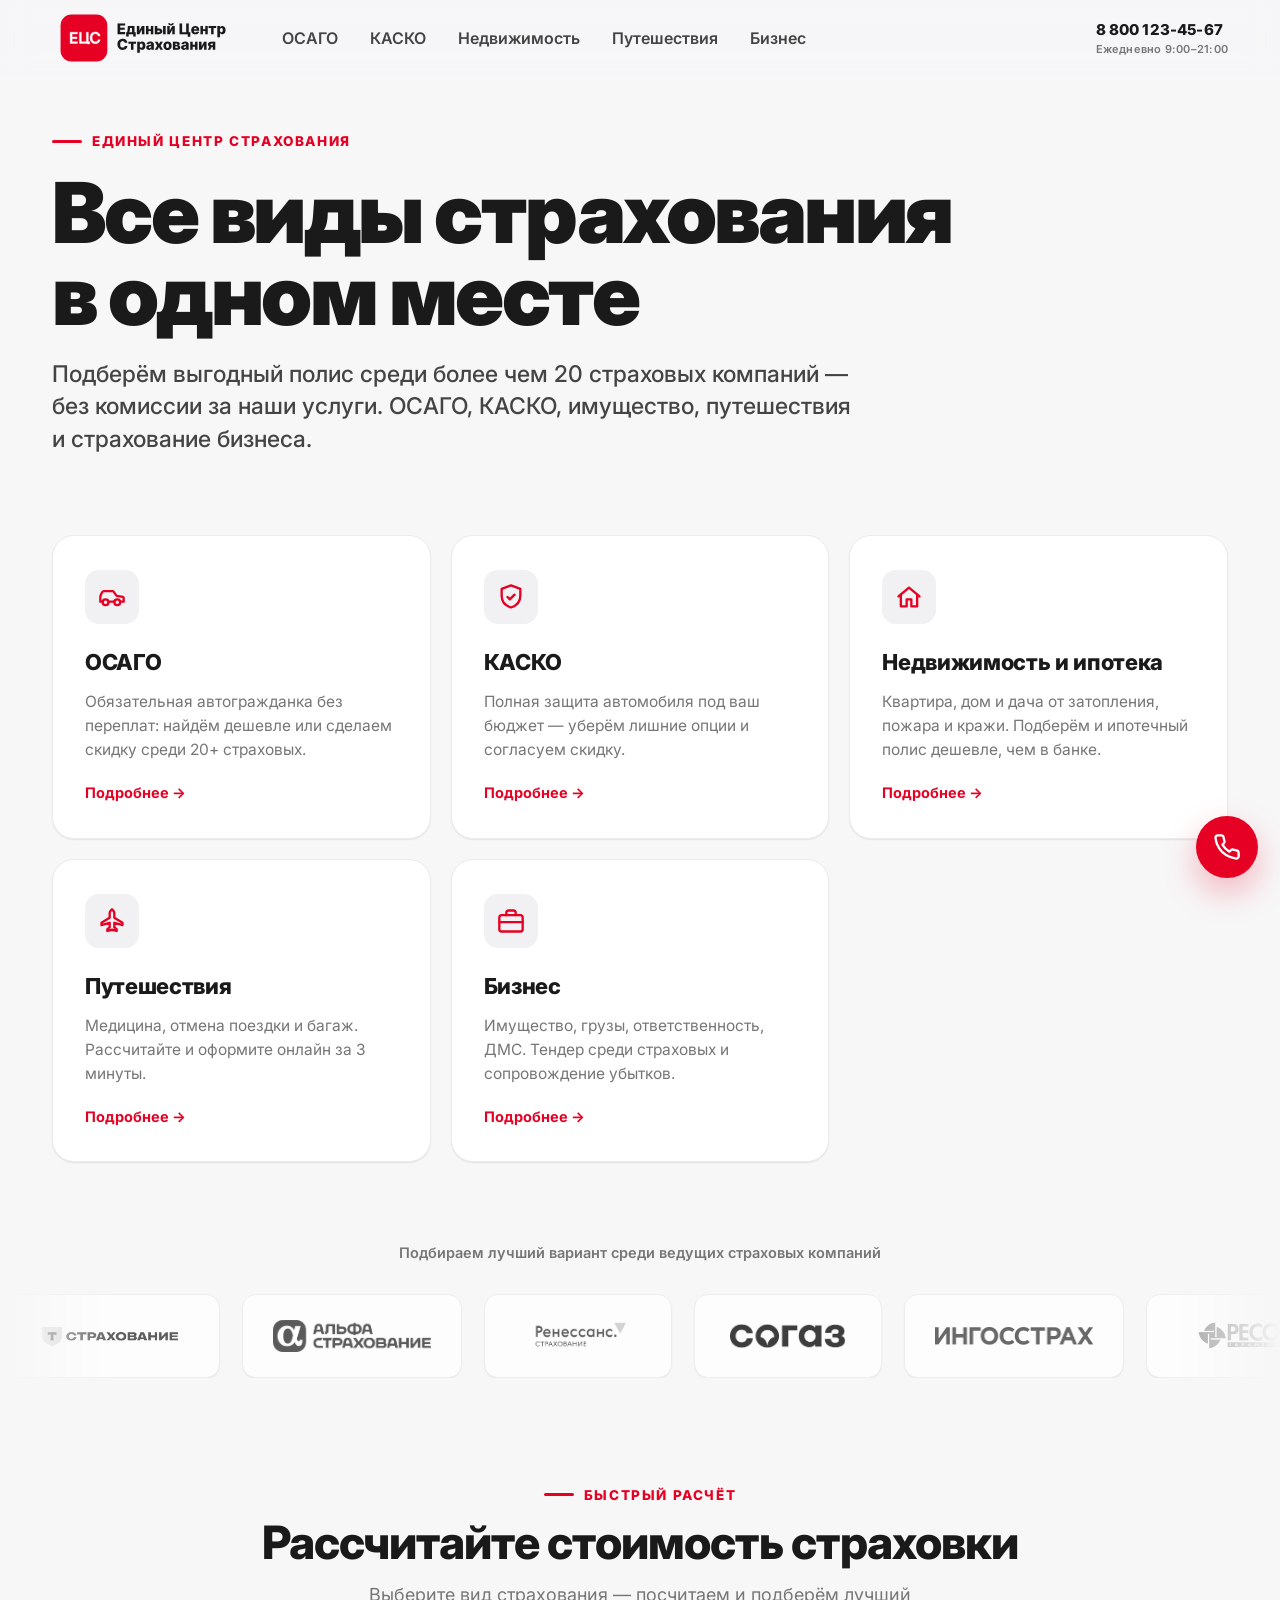
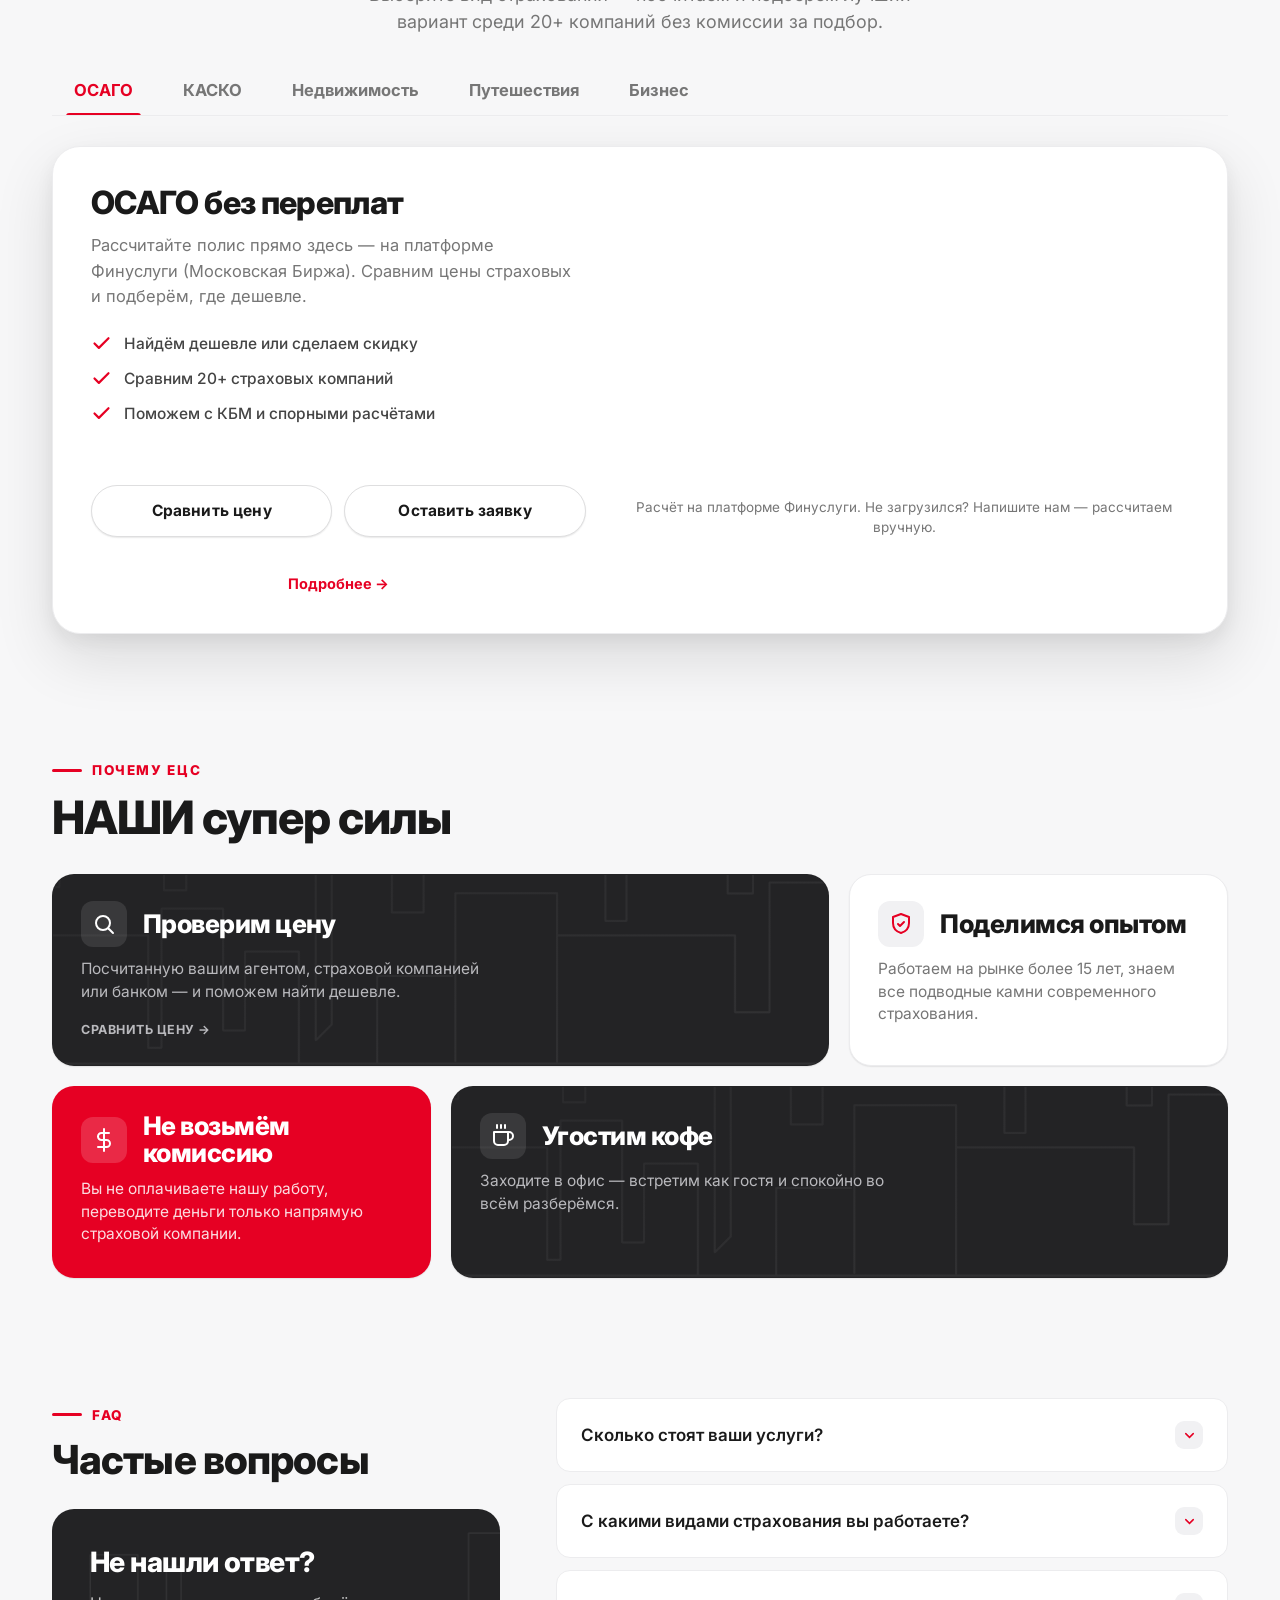
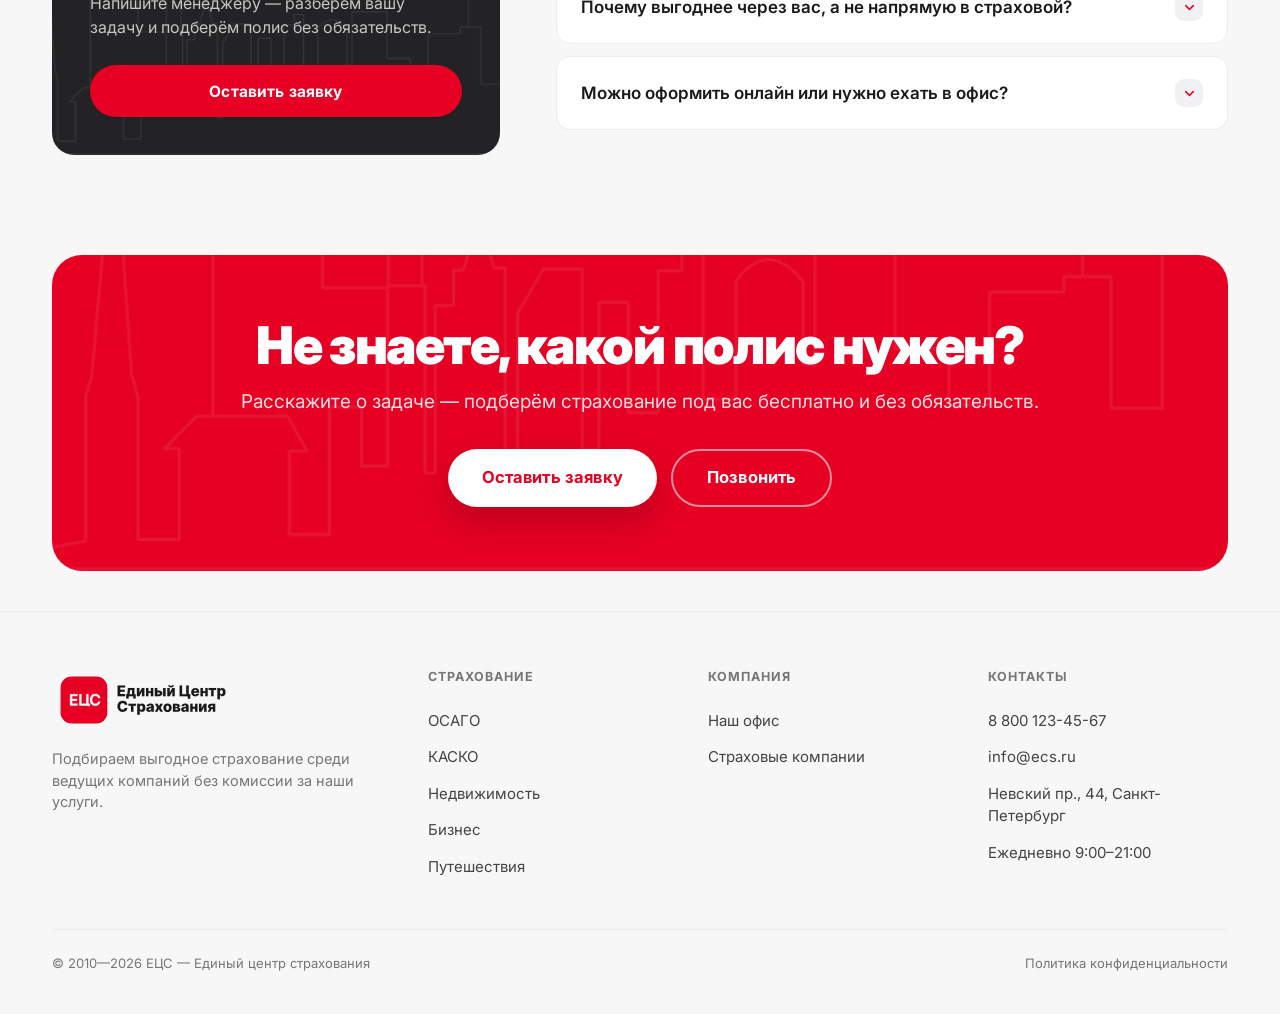
==== commit 07f11de6: "Серия правок: иконки, меню «Главная», MAX в связи, чистка блоков - Мобильные иконки видов страховани" ====
--- a/frontend/index.html
+++ b/frontend/index.html
@@ -34,6 +34,7 @@
 </header>
 
 <div class="mobnav" id="mobnav">
+  <a href="index.html">Главная</a>
   <a href="osago.html">ОСАГО</a>
   <a href="kasko.html">КАСКО</a>
   <a href="property.html">Недвижимость</a>
--- a/frontend/assets/css/components.css
+++ b/frontend/assets/css/components.css
@@ -827,7 +827,7 @@
   .product__ic {
     position: absolute; right: 12px; bottom: 12px;
     width: 56px; height: 56px; border-radius: 50%; margin-bottom: 0;
-    background: rgba(230,0,35,.08); color: rgba(230,0,35,.5);
+    background: rgba(230,0,35,.08); color: var(--accent);
   }
   .product__ic svg { width: 30px; height: 30px; }
   /* красная карточка-CTA «рассчитать стоимость» */
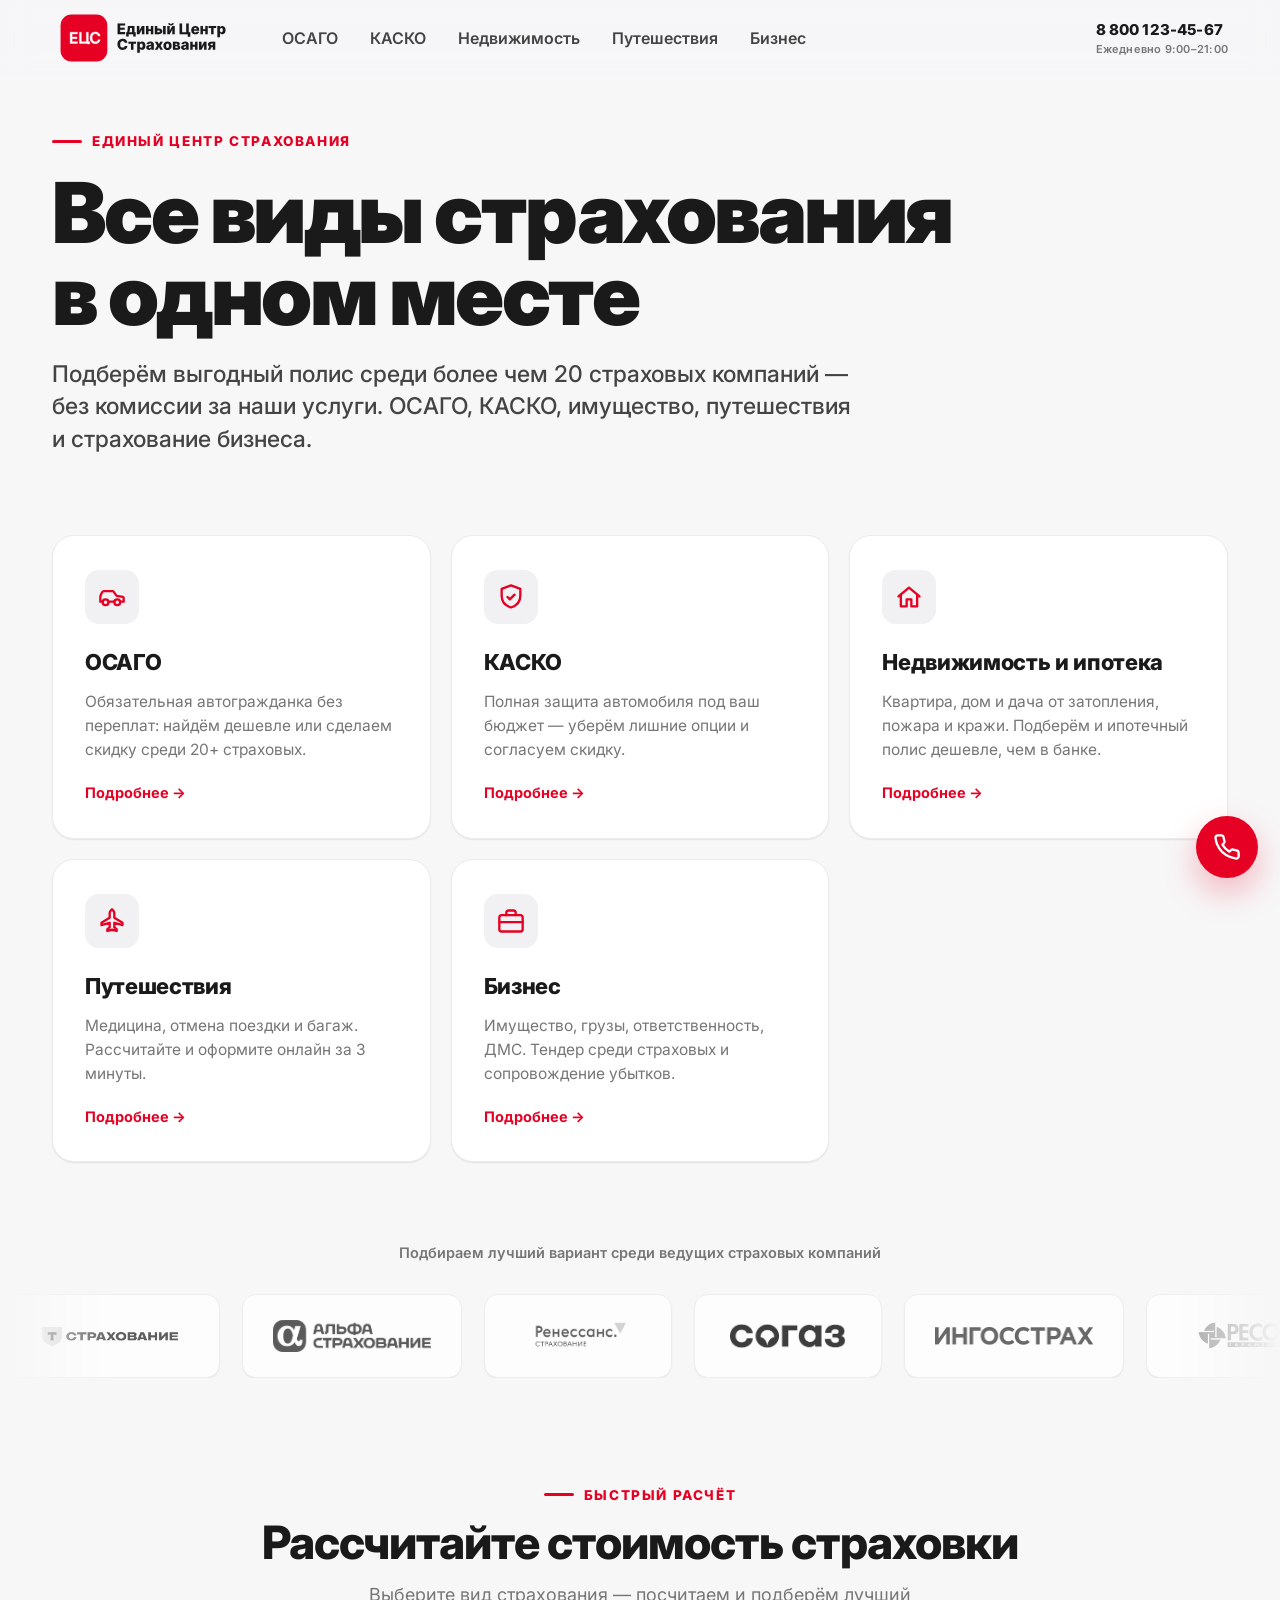
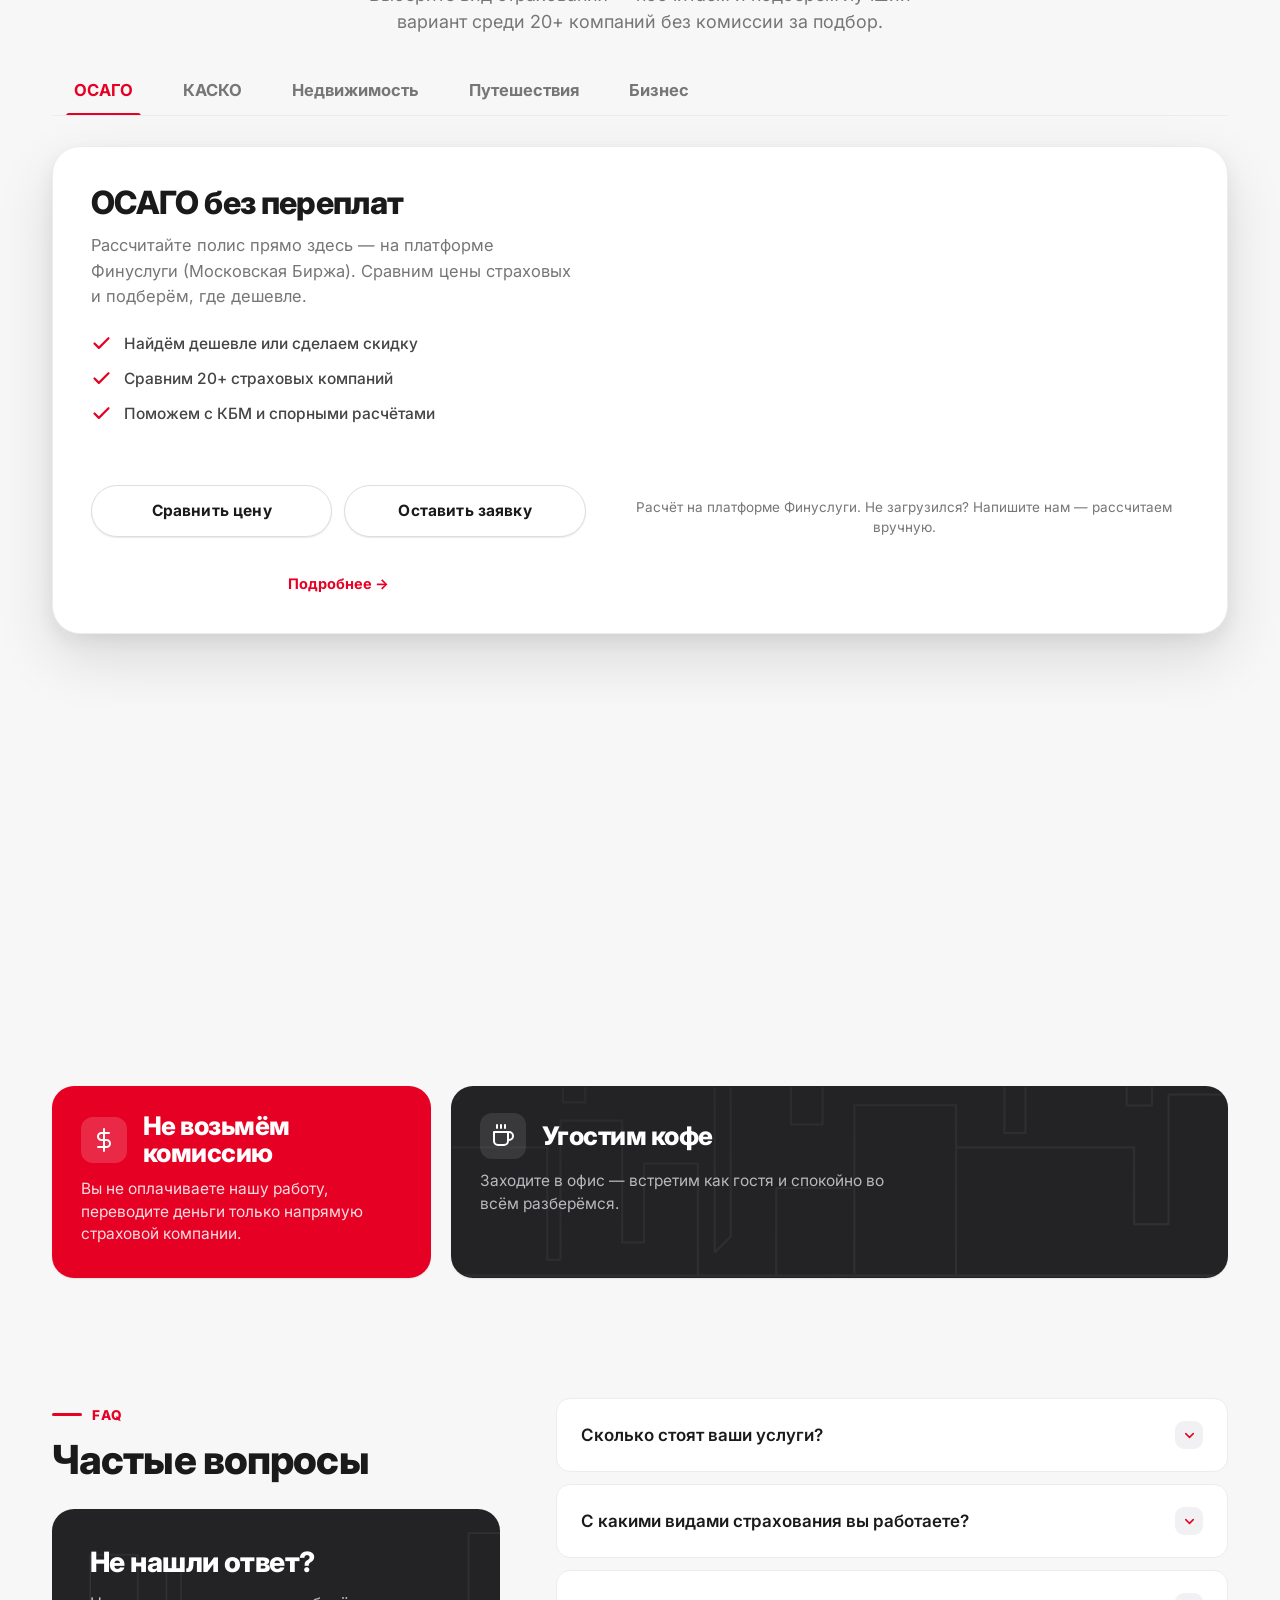
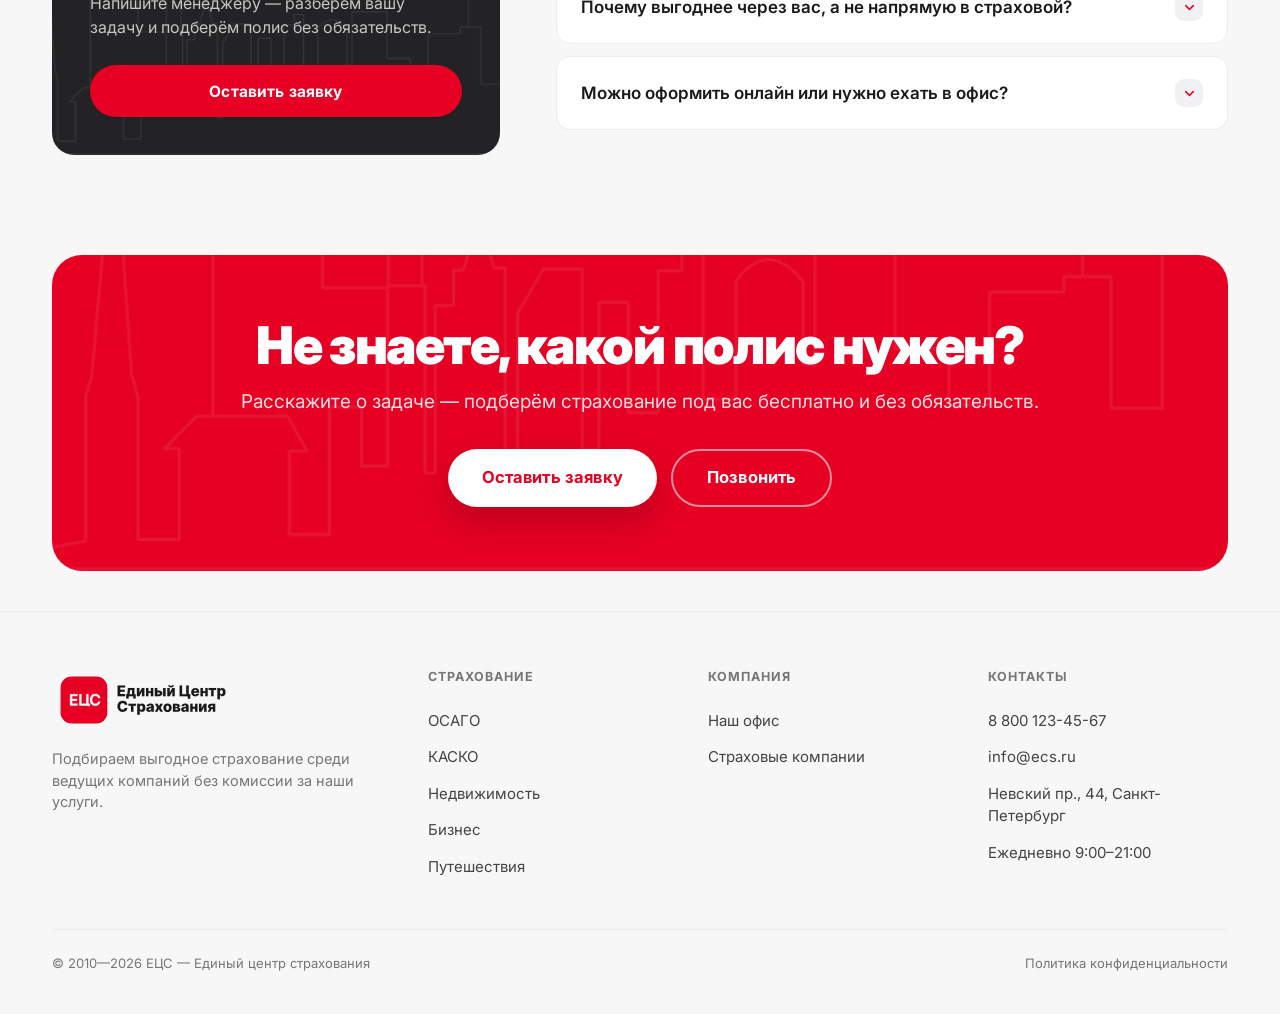
==== commit baf2f206: "HTML: заменить самописные формы заявок на слоты CRM-форм Битрикс24 Модалки #leadModal/#cheaperModal " ====
--- a/frontend/index.html
+++ b/frontend/index.html
@@ -385,27 +385,8 @@
       <button class="modal__close" type="button" aria-label="Закрыть">✕</button>
       <h3>Оставить заявку</h3>
       <p>Оставьте контакты — перезвоним в течение 15 минут в рабочее время.</p>
-      <form class="js-lead-form" data-form="modal" data-product="Главная">
-        <div class="lead__grid">
-          <div class="field field--wide"><label for="lm-name">Имя</label><input id="lm-name" name="name" type="text" placeholder="Как к вам обращаться" required></div>
-          <div class="field field--wide"><label for="lm-phone">Телефон</label><input id="lm-phone" name="phone" type="tel" placeholder="+7 (___) ___-__-__" required></div>
-          <div class="field field--wide"><label for="lm-comment">Комментарий</label><textarea id="lm-comment" name="comment" placeholder="Например: нужен полис на Kia Rio 2021"></textarea></div>
-            <div class="field field--wide"><label>Связаться в мессенджере (необязательно)</label>
-              <div class="msgr-field">
-                <select name="messenger" aria-label="Мессенджер"><option value="">Не нужно</option><option>Telegram</option><option>WhatsApp</option><option>MAX</option></select>
-                <input name="messenger_user" type="text" placeholder="@username или ник">
-              </div>
-            </div>
-        </div>
-        <label class="lead__agree"><input type="checkbox" name="agree" required> Соглашаюсь с <a href="privacy.html" target="_blank" rel="noopener">политикой обработки персональных данных</a></label>
-        <label class="lead__agree lead__agree--ad"><input type="checkbox" name="ad_consent"> Согласен на получение рекламной информации и специальных предложений</label>
-        <button class="btn btn--primary lead__submit" type="submit">Отправить</button>
-      </form>
-      <div class="lead__done">
-        <div class="ok-ic">✓</div>
-        <h3>Заявка отправлена!</h3>
-        <p style="color:var(--muted);margin-top:10px">Менеджер свяжется с вами в ближайшее время.</p>
-      </div>
+      <!-- CRM-форма Битрикс24 (config.b24forms.lead). Пока не настроена — фолбэк с телефоном. -->
+      <div class="b24form" data-b24form="lead" data-product="Главная" data-form-slug="modal"></div>
     </div>
   </div>
 </div>
@@ -418,38 +399,10 @@
       <button class="modal__close" type="button" aria-label="Закрыть">✕</button>
       <h3>Сравним цену — найдём дешевле</h3>
       <p>Вам уже посчитали полис у агента, в страховой, в банке или на страховом агрегаторе? Отправьте вид страховки и сумму — сравним и постараемся найти выгоднее. Бесплатно и ни к чему не обязывает.</p>
-      <form class="js-lead-form" data-form="cheaper" data-product="Найдём дешевле">
-        <div class="lead__grid">
-          <div class="field field--wide"><label for="cm-type">Вид страхования</label>
-            <select id="cm-type" name="insurance">
-              <option>ОСАГО</option>
-              <option>КАСКО</option>
-              <option>Недвижимость / ипотека</option>
-              <option>Путешествия</option>
-              <option>Бизнес</option>
-              <option>Другое</option>
-            </select>
-          </div>
-          <div class="field field--wide"><label for="cm-price">Предложенная сумма, ₽</label><input id="cm-price" name="price" type="text" placeholder="Например: 12 800"></div>
-          <div class="field field--wide"><label for="cm-name">Имя</label><input id="cm-name" name="name" type="text" placeholder="Как к вам обращаться" required></div>
-          <div class="field field--wide"><label for="cm-phone">Телефон</label><input id="cm-phone" name="phone" type="tel" placeholder="+7 (___) ___-__-__" required></div>
-          <div class="field field--wide"><label for="cm-comment">Комментарий</label><textarea id="cm-comment" name="comment" placeholder="Кто посчитал и на каких условиях. Сам расчёт можно прислать в мессенджер."></textarea></div>
-            <div class="field field--wide"><label>Связаться в мессенджере (необязательно)</label>
-              <div class="msgr-field">
-                <select name="messenger" aria-label="Мессенджер"><option value="">Не нужно</option><option>Telegram</option><option>WhatsApp</option><option>MAX</option></select>
-                <input name="messenger_user" type="text" placeholder="@username или ник">
-              </div>
-            </div>
-        </div>
-        <label class="lead__agree"><input type="checkbox" name="agree" required> Соглашаюсь с <a href="privacy.html" target="_blank" rel="noopener">политикой обработки персональных данных</a></label>
-        <label class="lead__agree lead__agree--ad"><input type="checkbox" name="ad_consent"> Согласен на получение рекламной информации и специальных предложений</label>
-        <button class="btn btn--primary lead__submit" type="submit">Сравнить цену</button>
-      </form>
-      <div class="lead__done">
-        <div class="ok-ic">✓</div>
-        <h3>Заявка отправлена!</h3>
-        <p style="color:var(--muted);margin-top:10px">Сравним с другими страховыми и пришлём, где дешевле.</p>
-      </div>
+      <!-- CRM-форма Битрикс24 (config.b24forms.lead, product «Найдём дешевле»).
+           TODO(1.1): в форме «Заявка» добавить поля «вид страхования» и «предложенная сумма»,
+           либо менеджер уточняет их по product/комментарию. -->
+      <div class="b24form" data-b24form="lead" data-product="Найдём дешевле" data-form-slug="cheaper"></div>
     </div>
   </div>
 </div>
--- a/frontend/assets/css/components.css
+++ b/frontend/assets/css/components.css
@@ -578,6 +578,18 @@
 }
 .lead.is-done form { display: none; }
 .lead.is-done .lead__done { display: block; }
+
+/* --- CRM-форма Битрикс24 (слот + фолбэк) --- */
+.b24form { margin-top: 22px; min-height: 40px; }
+.b24form__fallback {
+  border: 1px solid var(--line, #e6e6ea); border-radius: 16px; padding: 22px 20px;
+  text-align: center; background: color-mix(in srgb, var(--brand, #e60023) 4%, transparent);
+}
+.b24form__fallback p { margin: 6px 0; color: var(--muted, #6b6b73); }
+.b24form__fallback p:first-child { color: inherit; }
+.b24form__phone a { font-size: clamp(20px, 2.4vw, 26px); font-weight: 800; color: var(--brand, #e60023); }
+.b24form__fallback a { color: var(--brand, #e60023); text-decoration: none; }
+.b24form__fallback a:hover { text-decoration: underline; }
 
 /* --- modal --- */
 .modal { position: fixed; inset: 0; z-index: 90; display: none; align-items: center; justify-content: center; padding: 20px; }
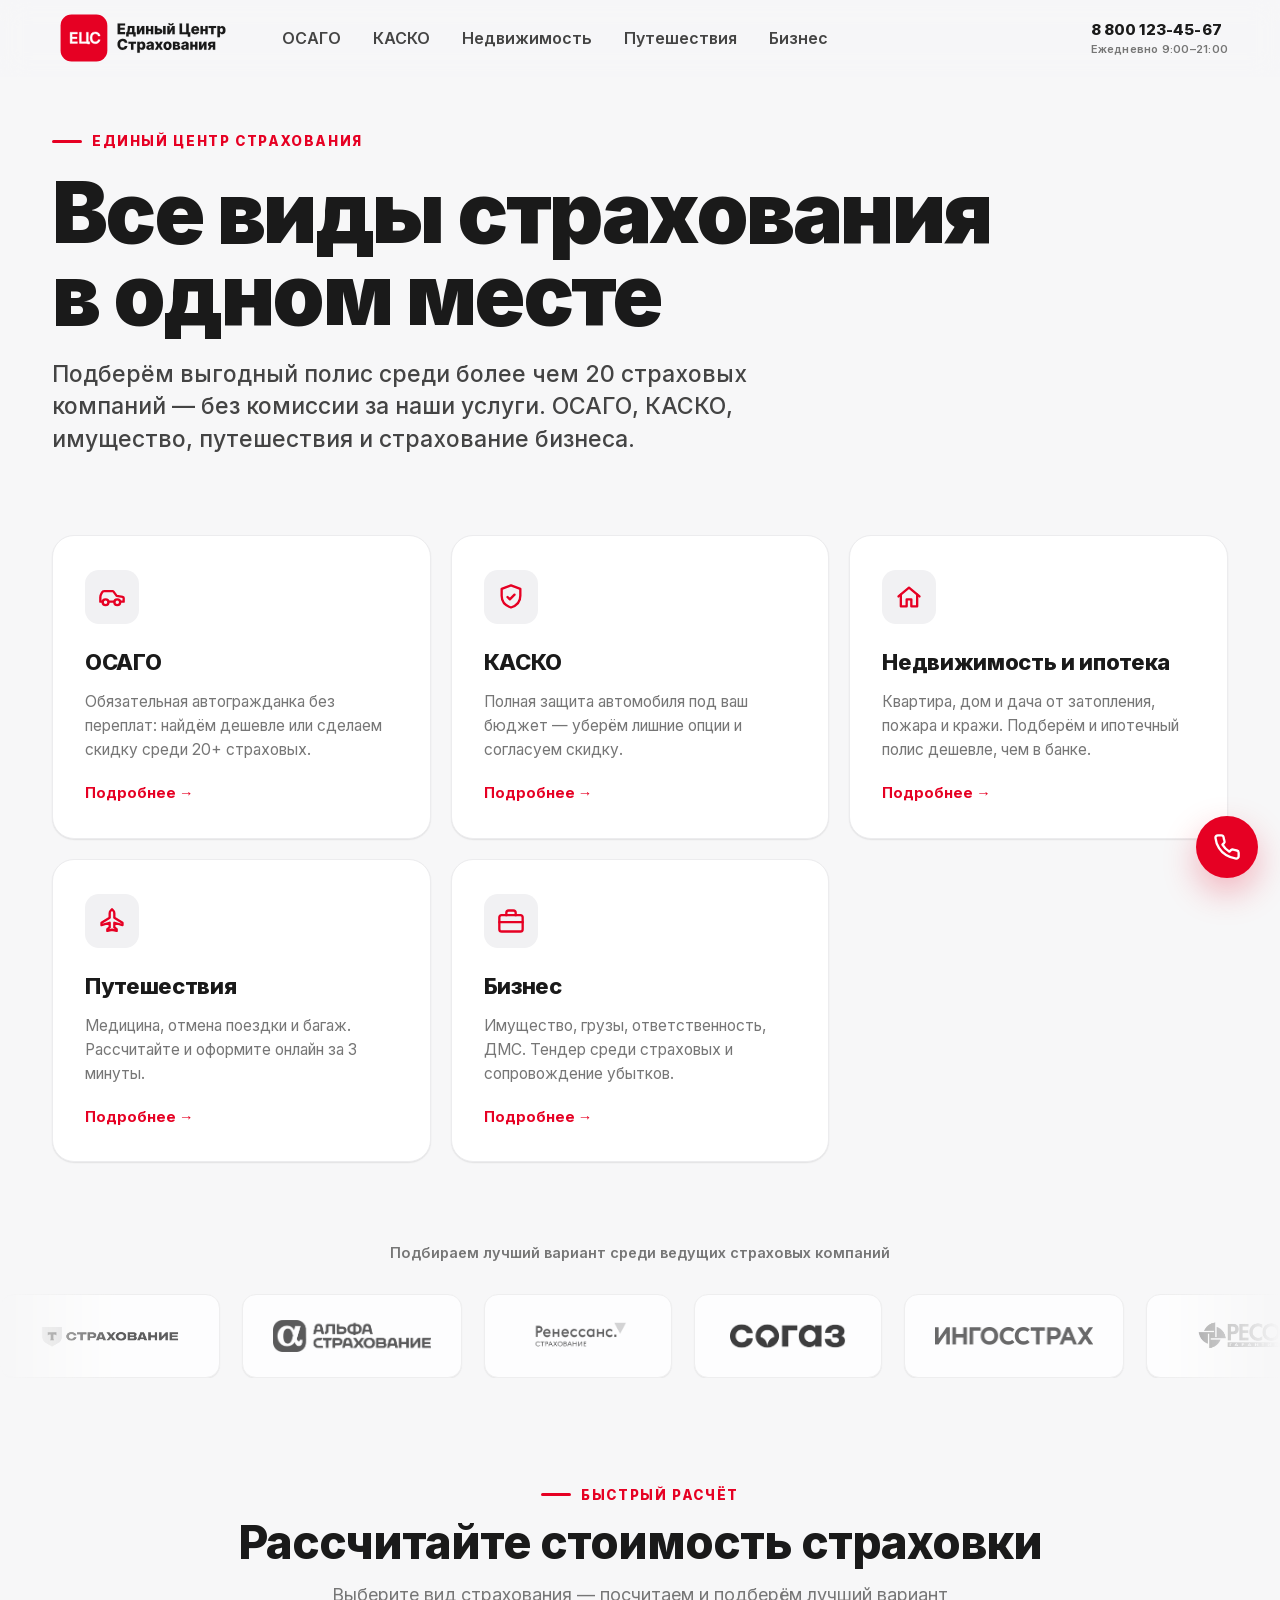
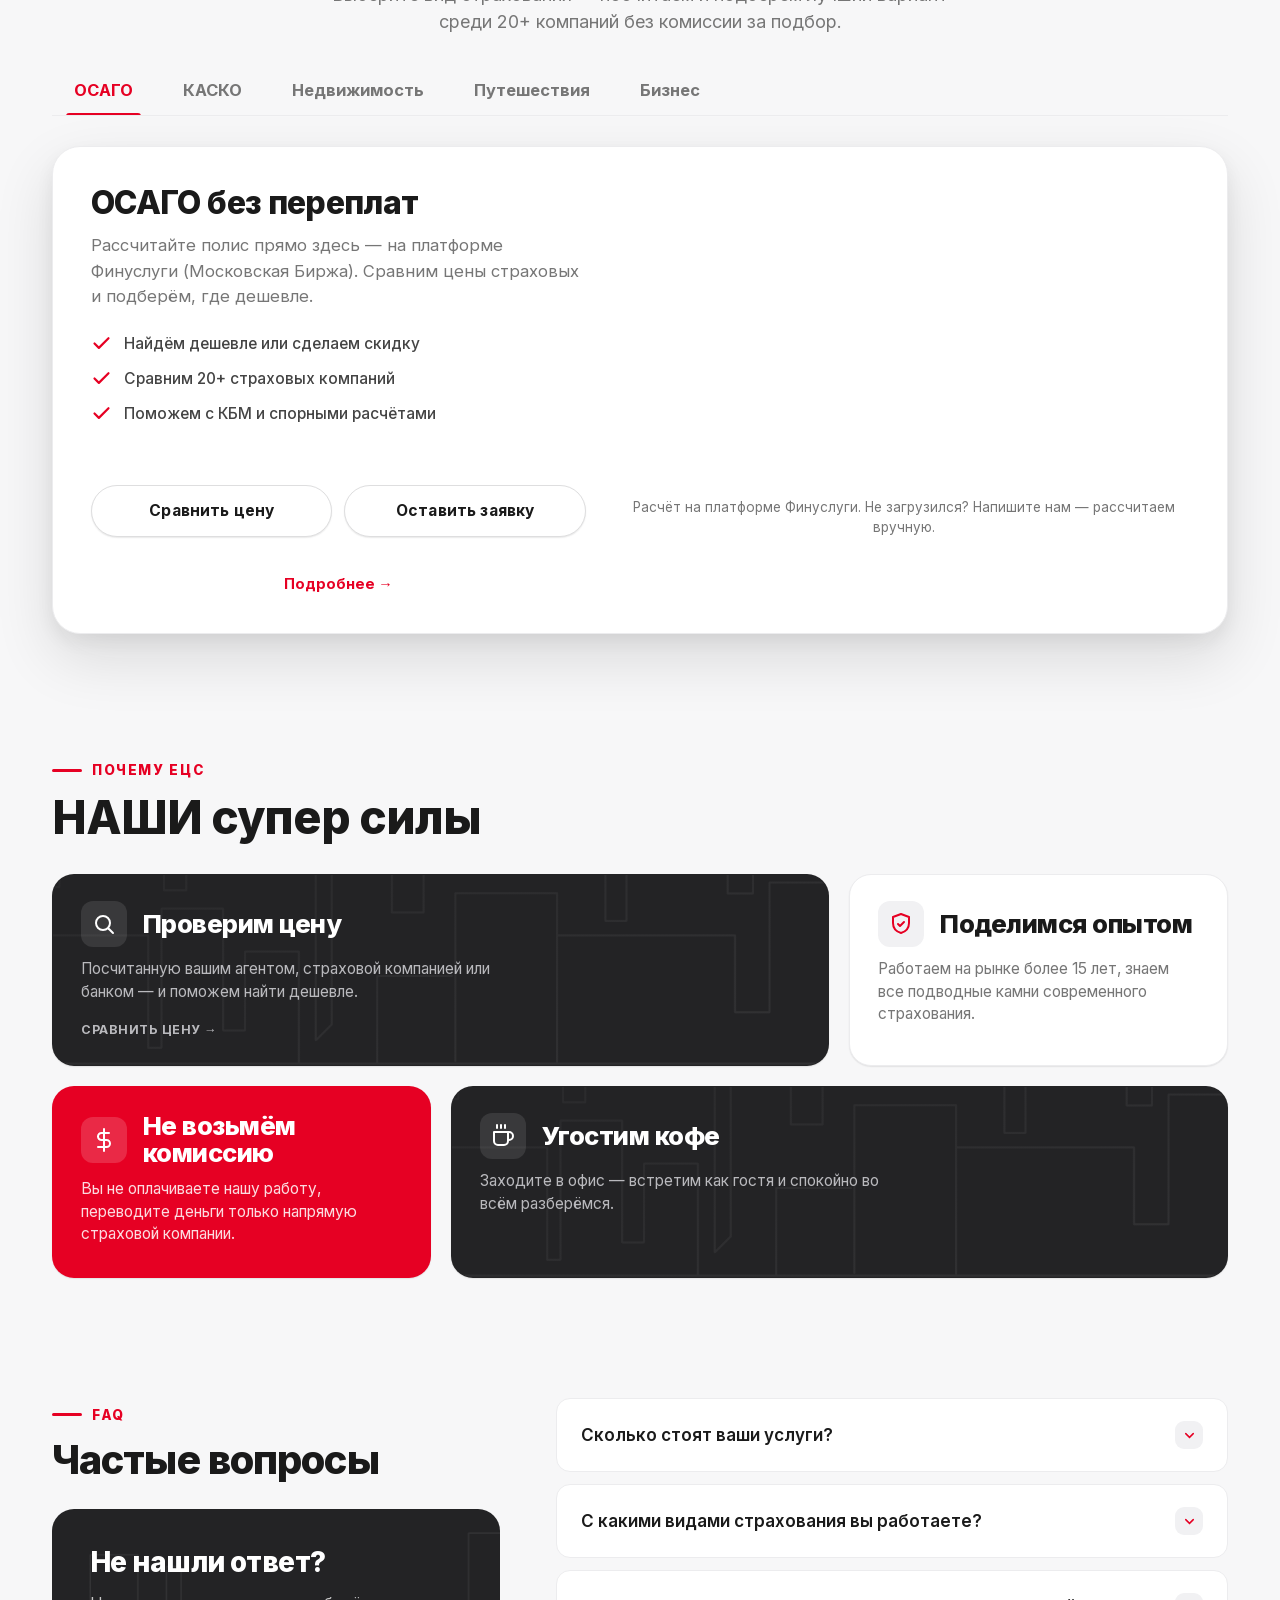
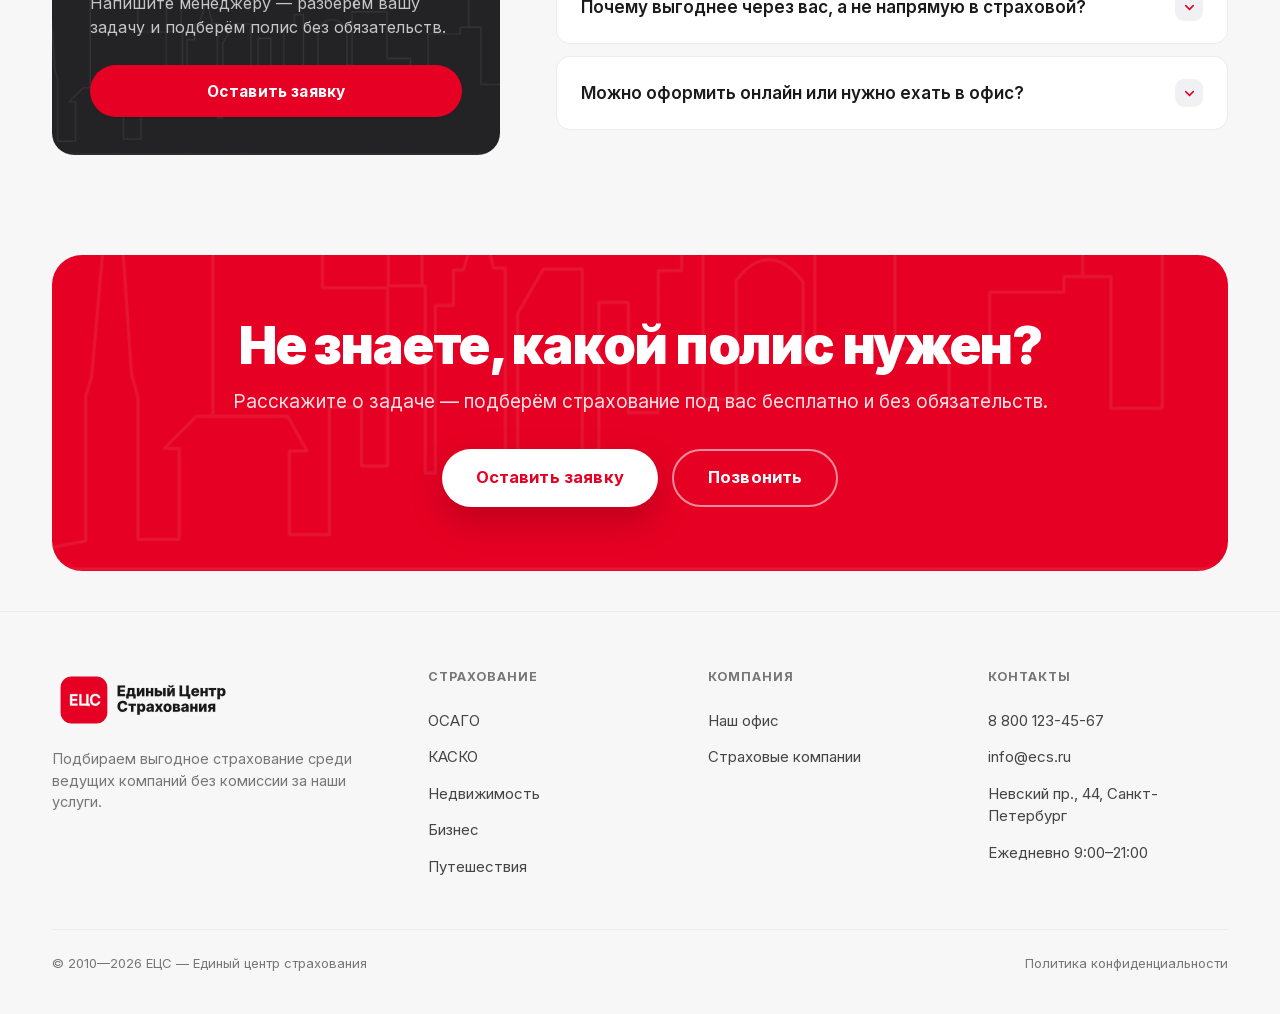
==== commit 69579042: "Этап 3: self-host шрифта Inter, отказ от Google Fonts Вариативные woff2 (cyrillic/latin/latin-ext) в" ====
--- a/frontend/index.html
+++ b/frontend/index.html
@@ -5,9 +5,8 @@
   <meta name="viewport" content="width=device-width, initial-scale=1">
   <title>ЕЦС — Единый центр страхования: ОСАГО, КАСКО, имущество, бизнес</title>
   <meta name="description" content="Единый центр страхования в Санкт-Петербурге: ОСАГО, КАСКО, имущество, путешествия и бизнес. Подбор среди 20+ страховых без комиссии.">
-  <link rel="preconnect" href="https://fonts.googleapis.com">
-  <link rel="preconnect" href="https://fonts.gstatic.com" crossorigin>
-  <link href="https://fonts.googleapis.com/css2?family=Inter:wght@400;500;600;700;800;900&display=swap" rel="stylesheet">
+  <link rel="preload" href="assets/fonts/inter-cyrillic.woff2" as="font" type="font/woff2" crossorigin>
+  <link rel="preload" href="assets/fonts/inter-latin.woff2" as="font" type="font/woff2" crossorigin>
   <link rel="stylesheet" href="assets/css/tokens.css">
   <link rel="stylesheet" href="assets/css/base.css">
   <link rel="stylesheet" href="assets/css/components.css">
--- a/frontend/assets/css/tokens.css
+++ b/frontend/assets/css/tokens.css
@@ -4,6 +4,24 @@
    ЕЦС — Единый центр страхования · redesign
    Token-driven. Three art directions via [data-theme].
    ============================================================ */
+
+/* Inter — self-hosted (assets/fonts/), вариативный woff2 по сабсетам.
+   Заменяет Google Fonts: стабильнее для РФ-аудитории, выигрыш по LCP. */
+@font-face {
+  font-family: "Inter"; font-style: normal; font-weight: 100 900; font-display: swap;
+  src: url("../fonts/inter-cyrillic.woff2") format("woff2");
+  unicode-range: U+0301, U+0400-045F, U+0490-0491, U+04B0-04B1, U+2116;
+}
+@font-face {
+  font-family: "Inter"; font-style: normal; font-weight: 100 900; font-display: swap;
+  src: url("../fonts/inter-latin.woff2") format("woff2");
+  unicode-range: U+0000-00FF, U+0131, U+0152-0153, U+02BB-02BC, U+02C6, U+02DA, U+02DC, U+0304, U+0308, U+0329, U+2000-206F, U+20AC, U+2122, U+2191, U+2193, U+2212, U+2215, U+FEFF, U+FFFD;
+}
+@font-face {
+  font-family: "Inter"; font-style: normal; font-weight: 100 900; font-display: swap;
+  src: url("../fonts/inter-latin-ext.woff2") format("woff2");
+  unicode-range: U+0100-02BA, U+02BD-02C5, U+02C7-02CC, U+02CE-02D7, U+02DD-02FF, U+0304, U+0308, U+0329, U+1D00-1DBF, U+1E00-1E9F, U+1EF2-1EFF, U+2020, U+20A0-20AB, U+20AD-20C0, U+2113, U+2C60-2C7F, U+A720-A7FF;
+}
 
 :root {
   /* brand reds */
--- a/frontend/assets/css/components.css
+++ b/frontend/assets/css/components.css
@@ -582,14 +582,30 @@
 /* --- CRM-форма Битрикс24 (слот + фолбэк) --- */
 .b24form { margin-top: 22px; min-height: 40px; }
 .b24form__fallback {
-  border: 1px solid var(--line, #e6e6ea); border-radius: 16px; padding: 22px 20px;
-  text-align: center; background: color-mix(in srgb, var(--brand, #e60023) 4%, transparent);
-}
-.b24form__fallback p { margin: 6px 0; color: var(--muted, #6b6b73); }
+  border: 1px solid var(--border); border-radius: var(--radius, 16px); padding: 22px 20px;
+  text-align: center; background: color-mix(in srgb, var(--red) 4%, transparent);
+}
+.b24form__fallback p { margin: 6px 0; color: var(--muted); }
 .b24form__fallback p:first-child { color: inherit; }
-.b24form__phone a { font-size: clamp(20px, 2.4vw, 26px); font-weight: 800; color: var(--brand, #e60023); }
-.b24form__fallback a { color: var(--brand, #e60023); text-decoration: none; }
+.b24form__phone a { font-size: clamp(20px, 2.4vw, 26px); font-weight: 800; color: var(--red); }
+.b24form__fallback a { color: var(--red); text-decoration: none; }
 .b24form__fallback a:hover { text-decoration: underline; }
+
+/* --- cookie-баннер согласия --- */
+.cookie {
+  position: fixed; left: 22px; bottom: 22px; right: auto; z-index: 100;
+  max-width: 460px; background: var(--surface); color: var(--ink);
+  border: 1px solid var(--border); border-radius: var(--radius, 16px);
+  box-shadow: var(--shadow-lg, 0 18px 50px rgba(0, 0, 0, .18)); padding: 18px 20px;
+}
+.cookie__text { font-size: 14px; line-height: 1.5; color: var(--muted); margin: 0 0 14px; }
+.cookie__text a { color: var(--red); }
+.cookie__actions { display: flex; gap: 10px; }
+.cookie__actions .btn { flex: 0 0 auto; }
+@media (max-width: 560px) {
+  .cookie { left: 12px; right: 12px; bottom: 88px; max-width: none; } /* над плавающей кнопкой */
+  .cookie__actions .btn { flex: 1 1 0; }
+}
 
 /* --- modal --- */
 .modal { position: fixed; inset: 0; z-index: 90; display: none; align-items: center; justify-content: center; padding: 20px; }
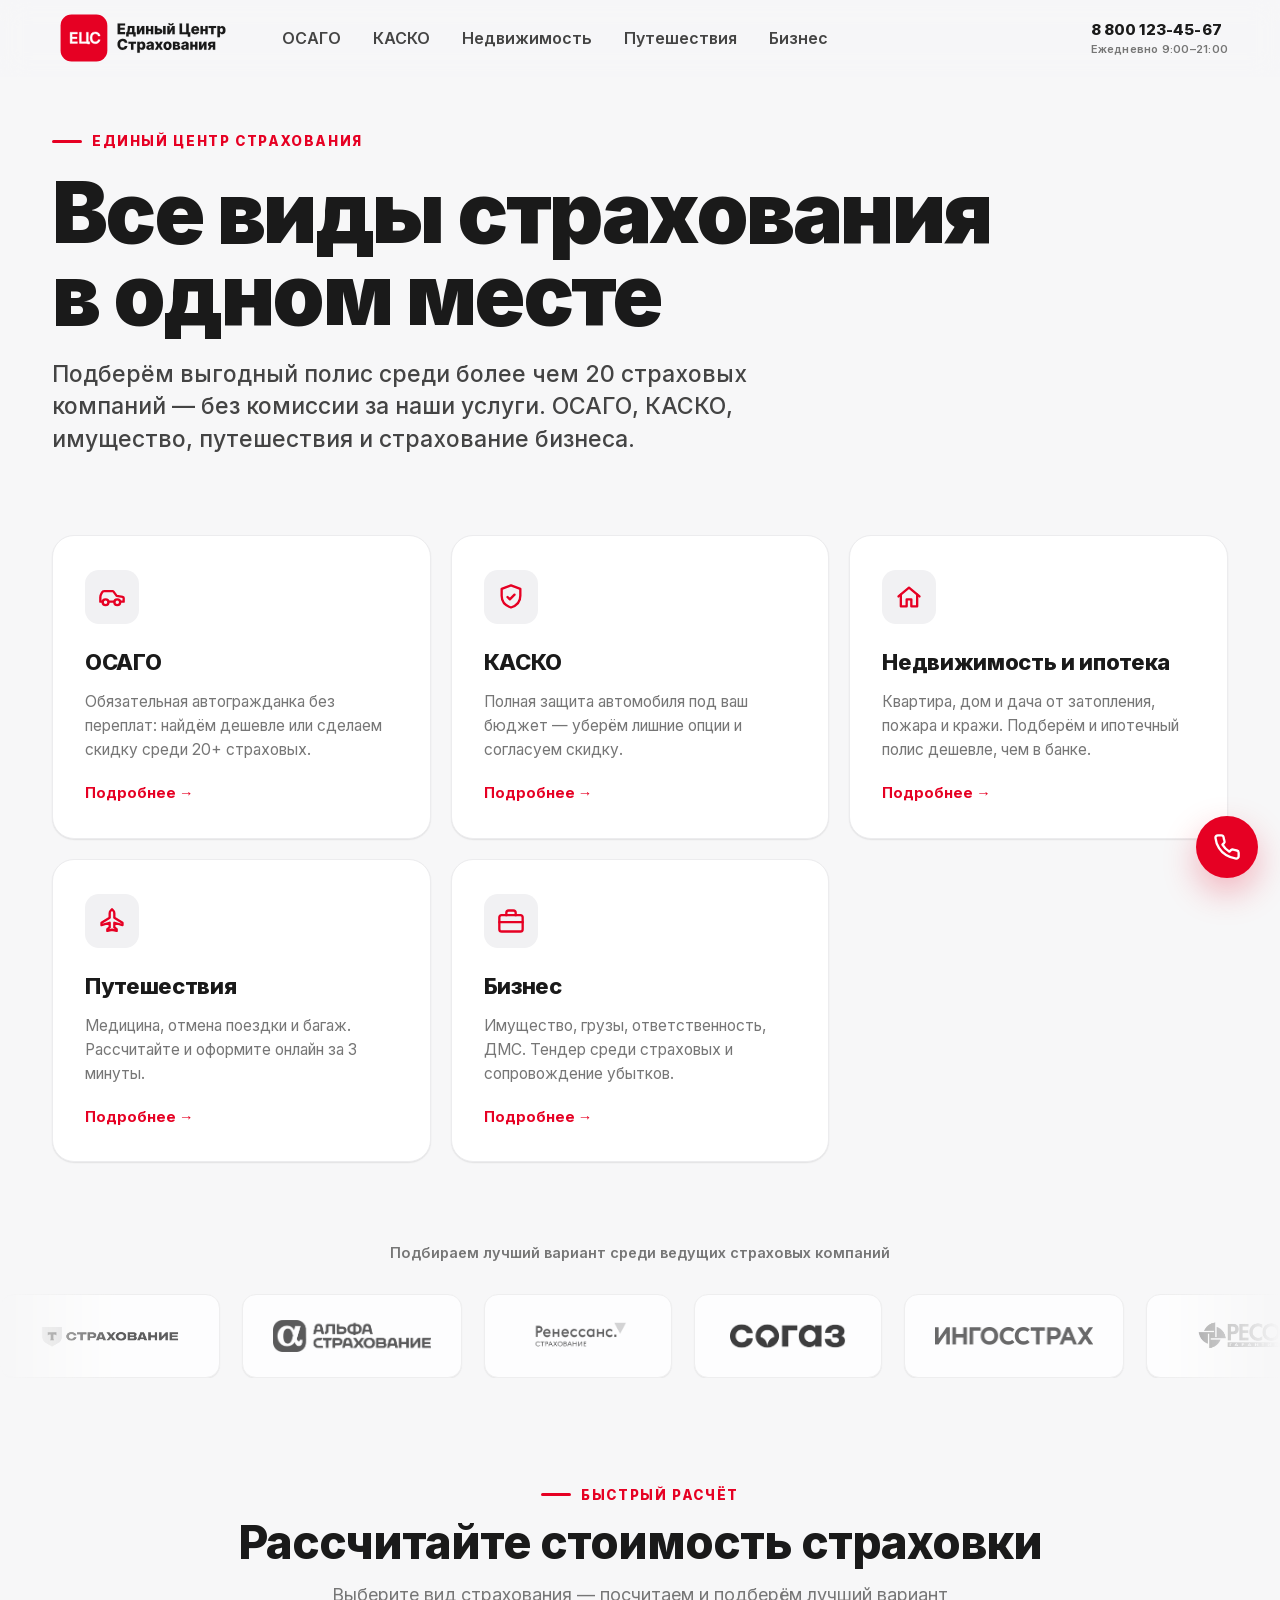
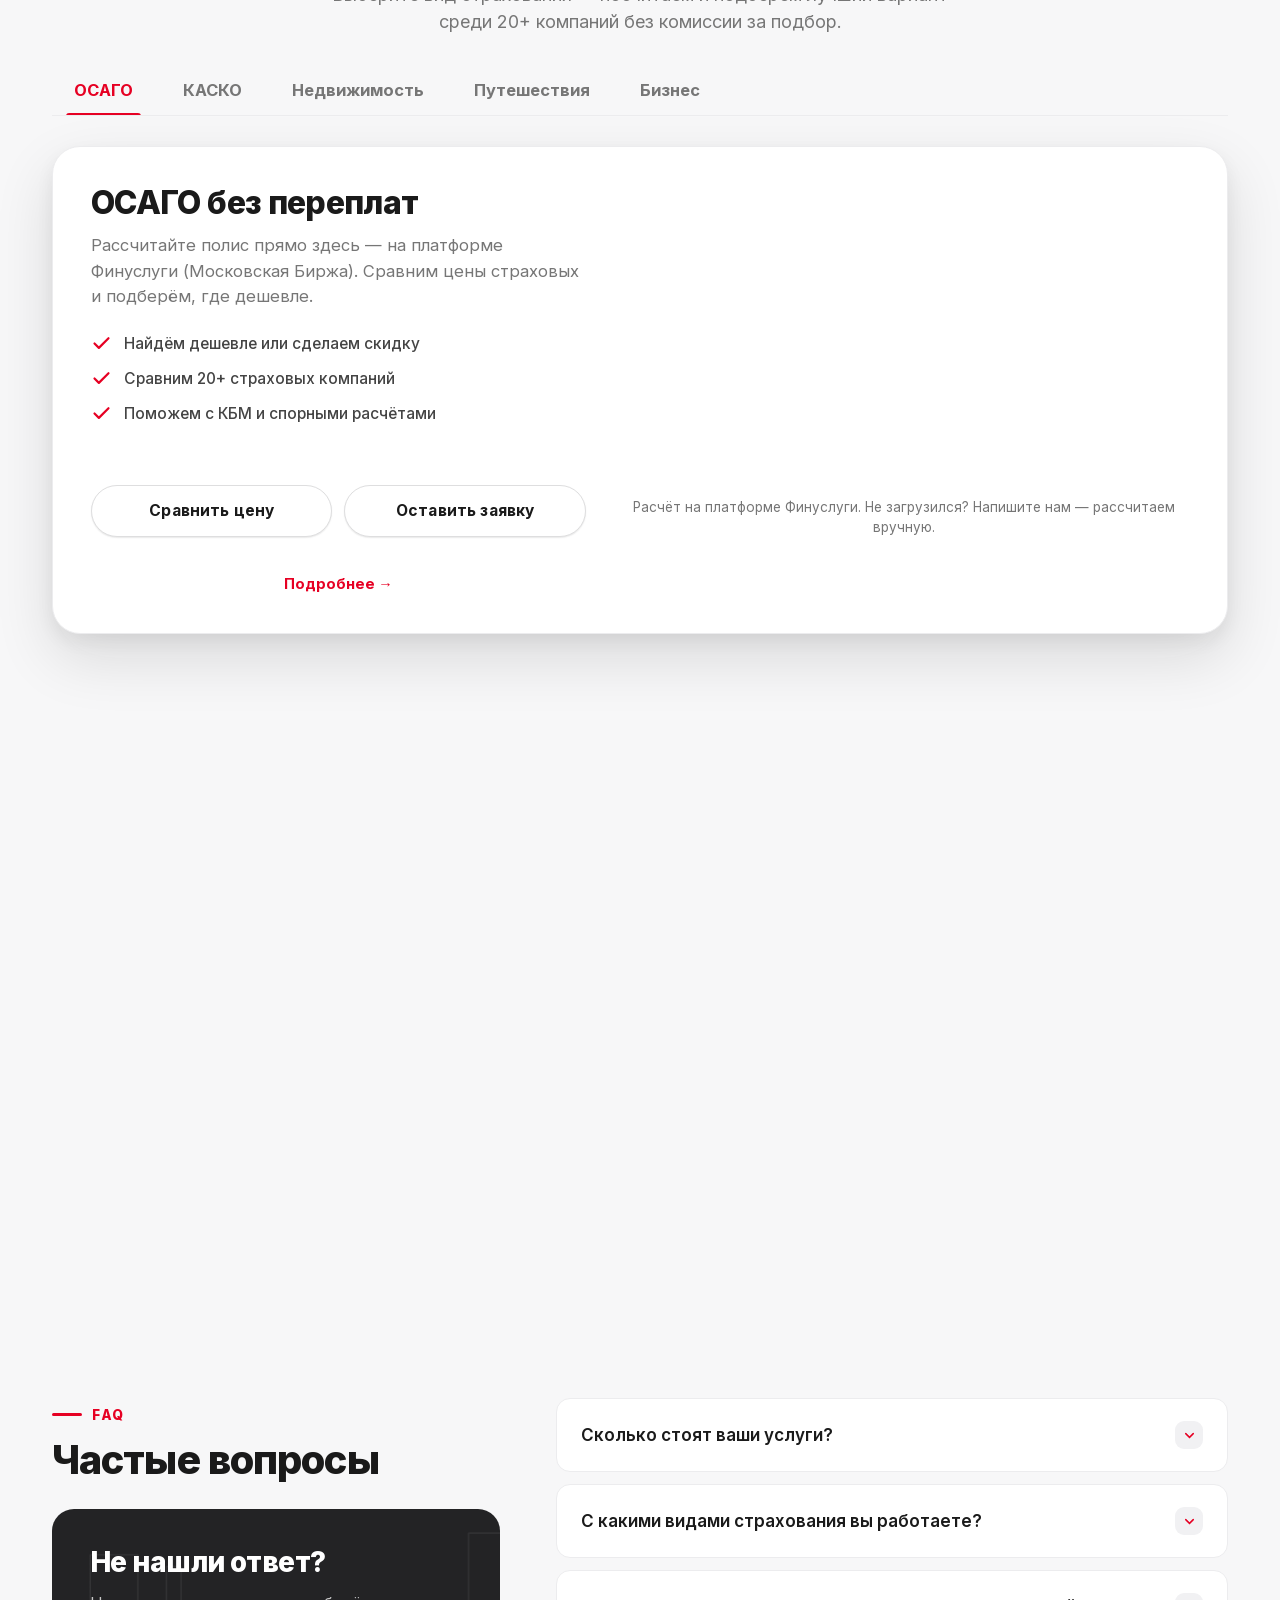
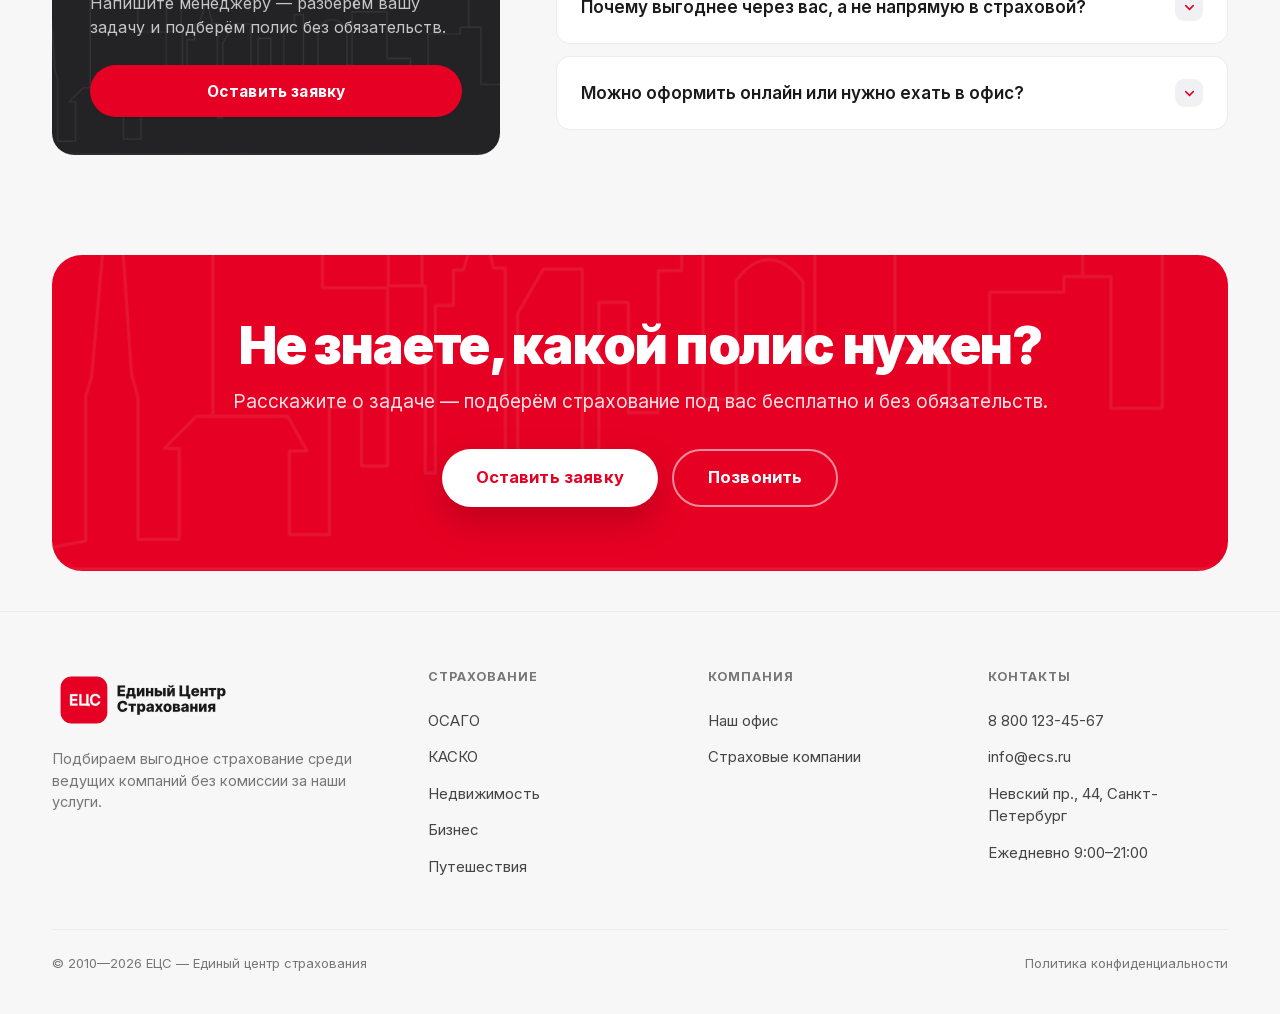
==== commit 8c08b4e3: "Этап 3: canonical, OpenGraph, Twitter Cards, favicon-набор На 9 страниц — canonical (edincenter.ru)," ====
--- a/frontend/index.html
+++ b/frontend/index.html
@@ -5,6 +5,23 @@
   <meta name="viewport" content="width=device-width, initial-scale=1">
   <title>ЕЦС — Единый центр страхования: ОСАГО, КАСКО, имущество, бизнес</title>
   <meta name="description" content="Единый центр страхования в Санкт-Петербурге: ОСАГО, КАСКО, имущество, путешествия и бизнес. Подбор среди 20+ страховых без комиссии.">
+  <link rel="canonical" href="https://edincenter.ru/">
+  <meta property="og:type" content="website">
+  <meta property="og:site_name" content="ЕЦС — Единый центр страхования">
+  <meta property="og:locale" content="ru_RU">
+  <meta property="og:title" content="ЕЦС — Единый центр страхования: ОСАГО, КАСКО, имущество, бизнес">
+  <meta property="og:description" content="Единый центр страхования в Санкт-Петербурге: ОСАГО, КАСКО, имущество, путешествия и бизнес. Подбор среди 20+ страховых без комиссии.">
+  <meta property="og:url" content="https://edincenter.ru/">
+  <meta property="og:image" content="https://edincenter.ru/assets/img/og.png">
+  <meta name="twitter:card" content="summary_large_image">
+  <meta name="twitter:title" content="ЕЦС — Единый центр страхования: ОСАГО, КАСКО, имущество, бизнес">
+  <meta name="twitter:description" content="Единый центр страхования в Санкт-Петербурге: ОСАГО, КАСКО, имущество, путешествия и бизнес. Подбор среди 20+ страховых без комиссии.">
+  <meta name="twitter:image" content="https://edincenter.ru/assets/img/og.png">
+  <link rel="icon" href="/favicon.ico" sizes="32x32">
+  <link rel="icon" href="/favicon.svg" type="image/svg+xml">
+  <link rel="apple-touch-icon" href="/apple-touch-icon.png">
+  <link rel="manifest" href="/site.webmanifest">
+  <meta name="theme-color" content="#e60023">
   <link rel="preload" href="assets/fonts/inter-cyrillic.woff2" as="font" type="font/woff2" crossorigin>
   <link rel="preload" href="assets/fonts/inter-latin.woff2" as="font" type="font/woff2" crossorigin>
   <link rel="stylesheet" href="assets/css/tokens.css">
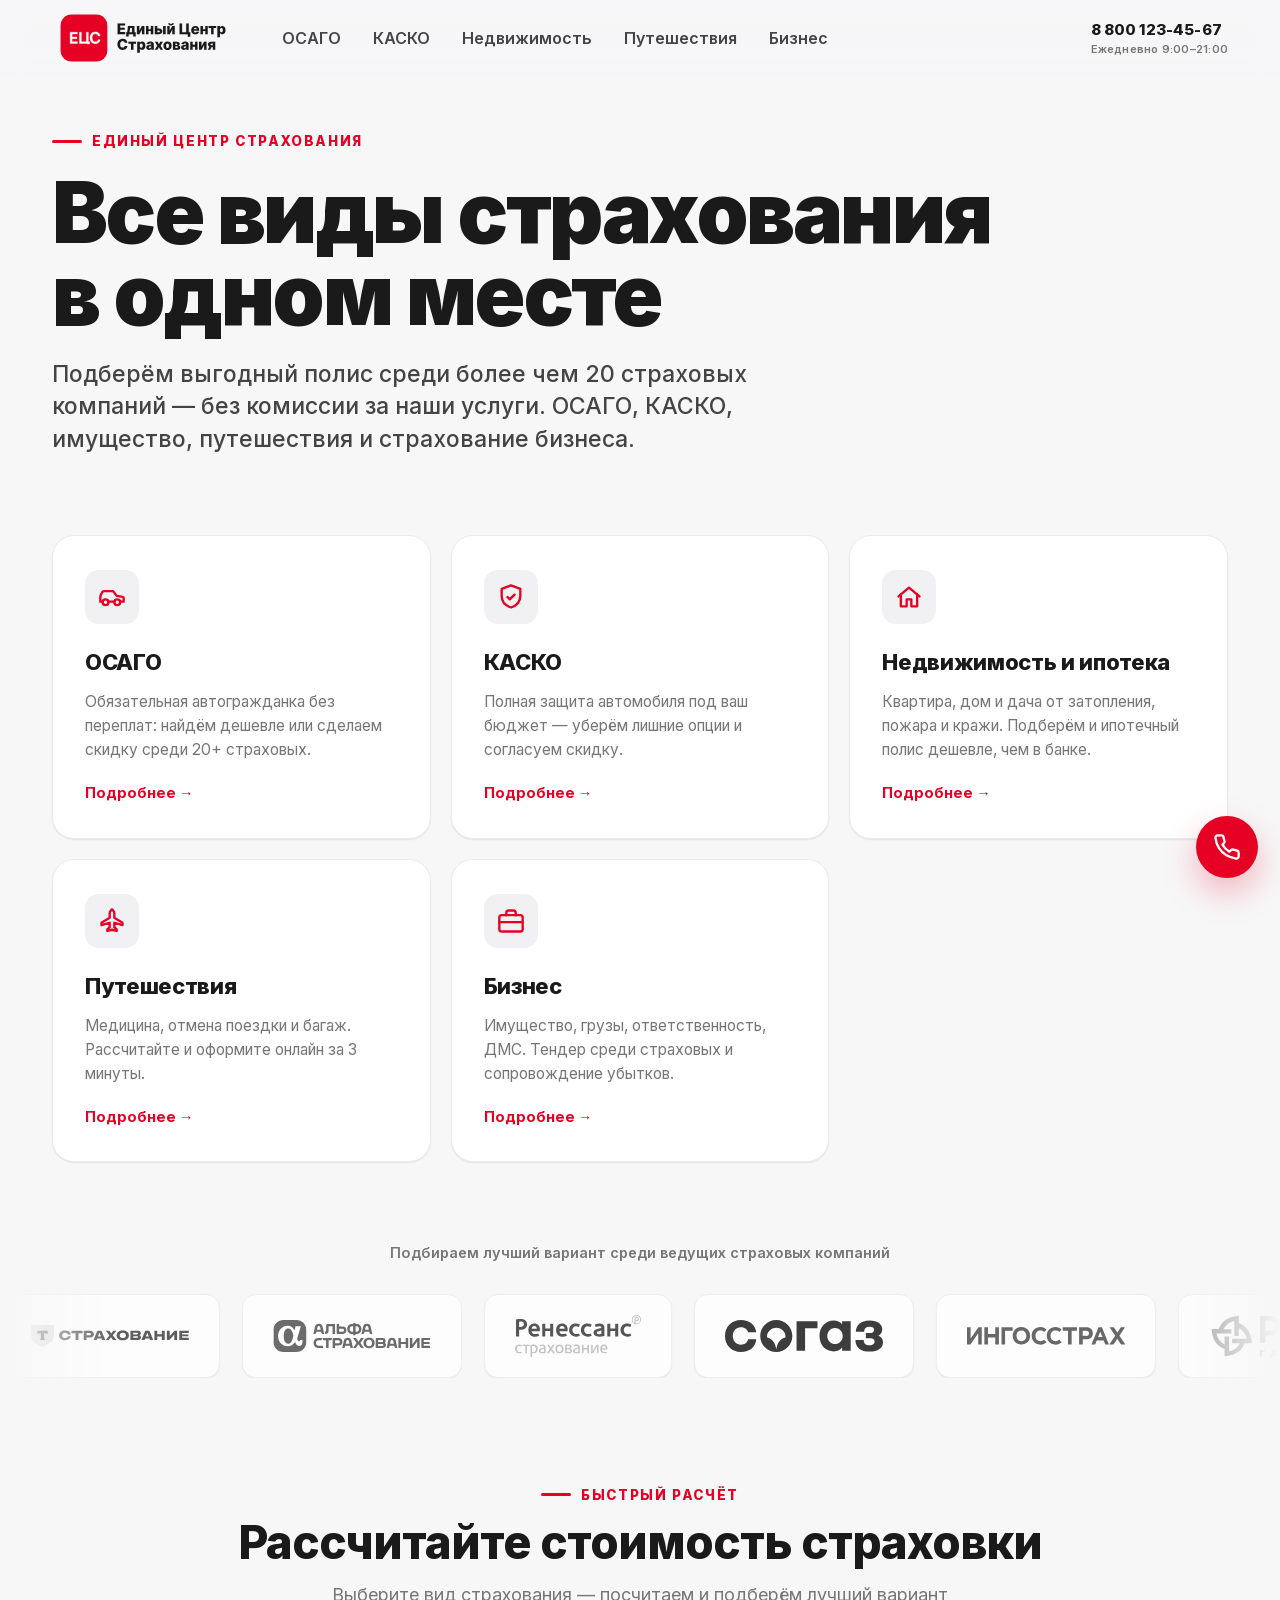
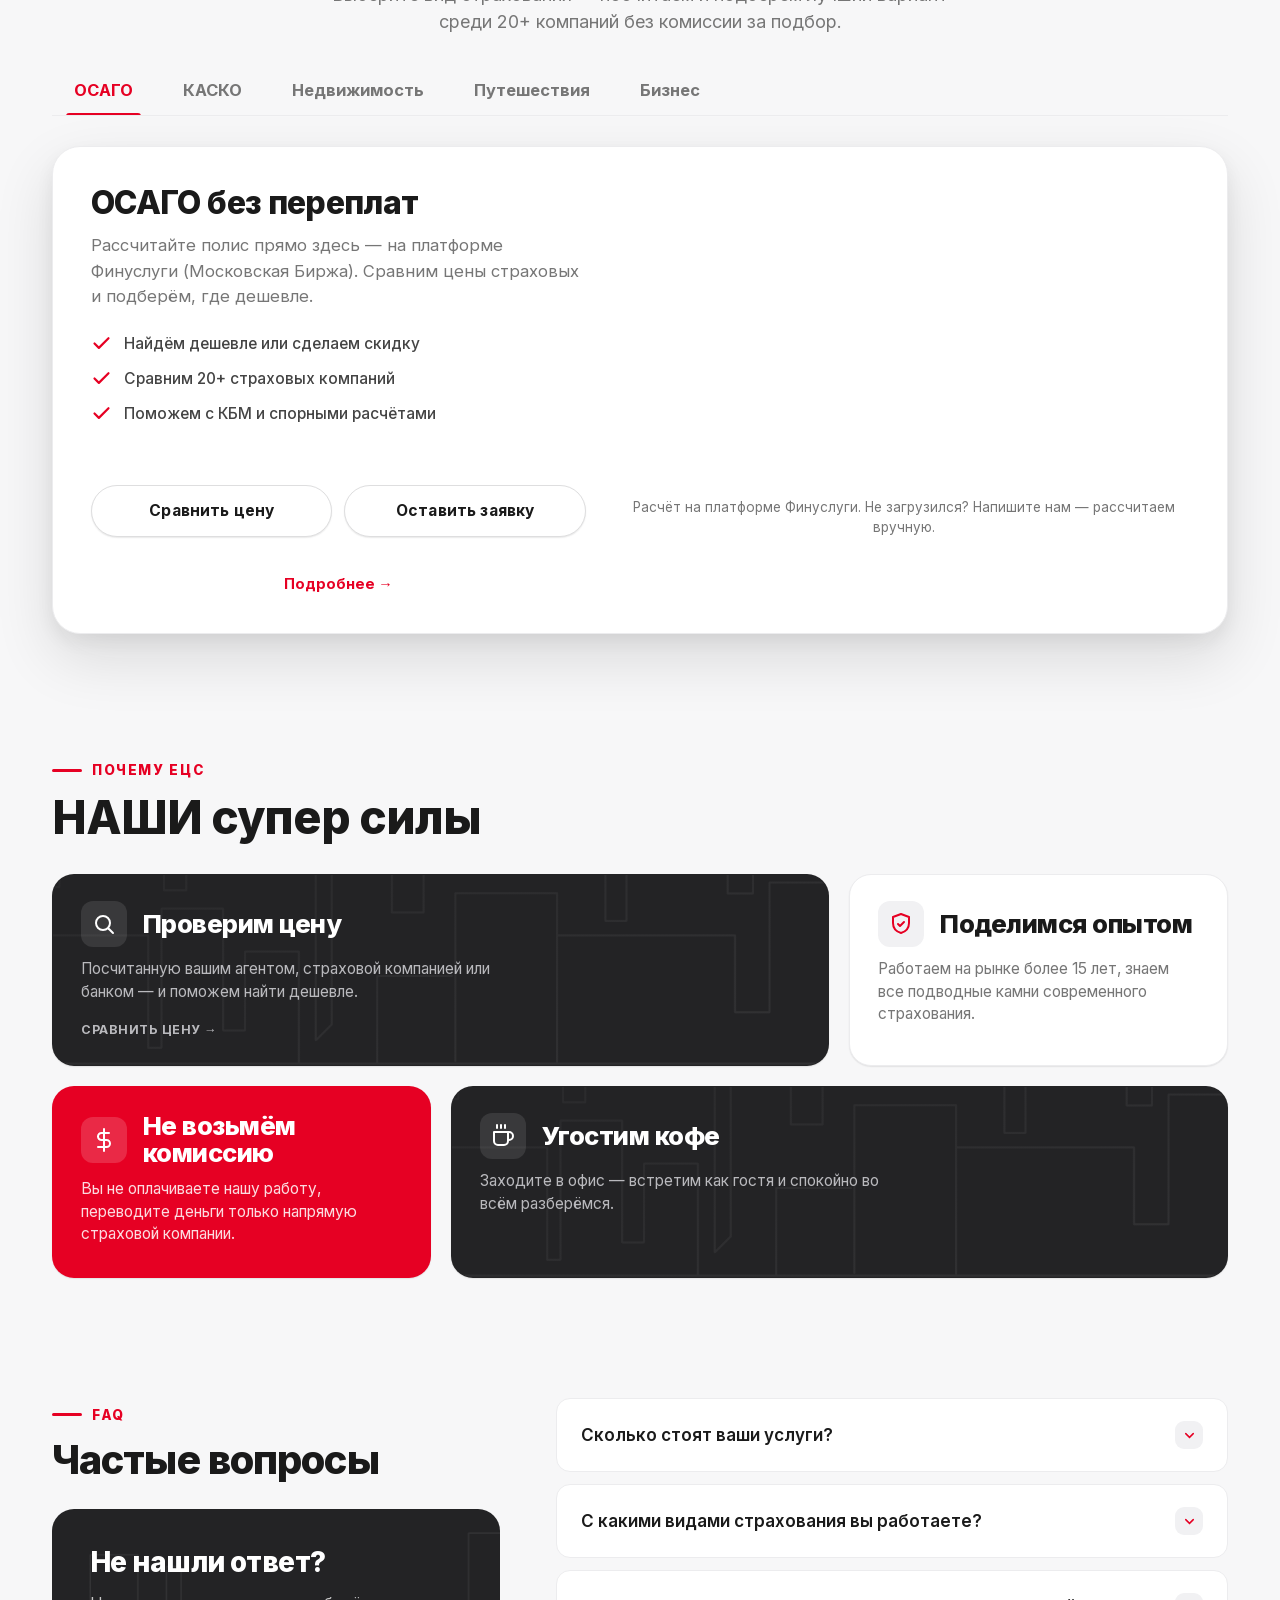
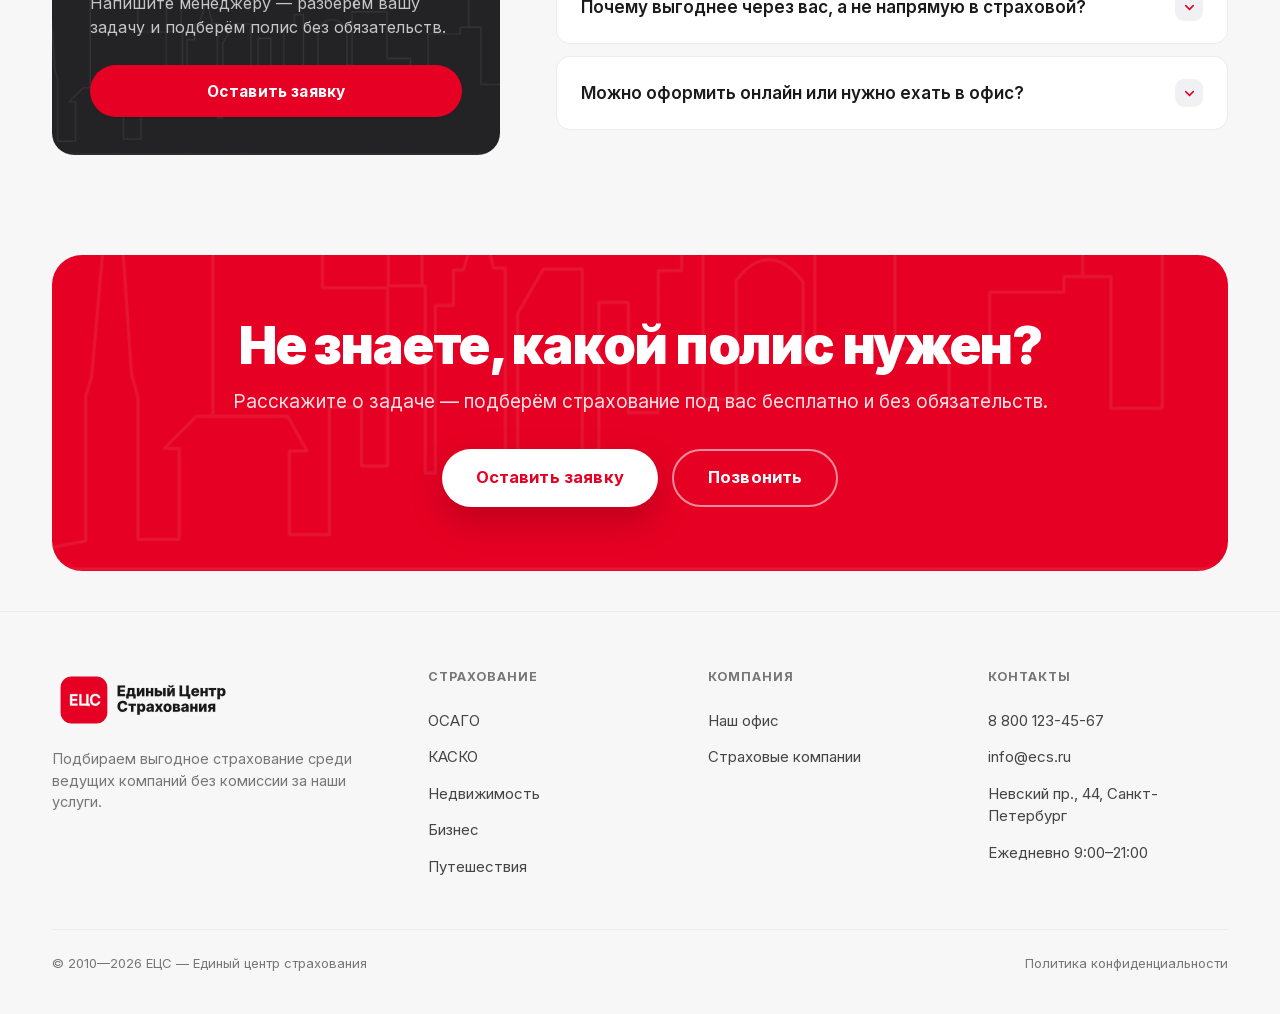
==== commit 416c4fac: "Этап 3: логотипы страховых → SVG, маркиза из 16 партнёров 16 SVG-логотипов (прежние 9 + Абсолют, Гел" ====
--- a/frontend/index.html
+++ b/frontend/index.html
@@ -126,26 +126,40 @@
     </div>
     <div class="marquee" aria-label="Страховые компании-партнёры">
       <div class="marquee__track">
-        <span class="logo"><img src="assets/img/logo-t-strahovanie.png" alt="Т-Страхование"></span>
-        <span class="logo"><img src="assets/img/logo-alfastrahovanie.png" alt="АльфаСтрахование"></span>
-        <span class="logo"><img src="assets/img/logo-renessans.png" alt="Ренессанс страхование"></span>
-        <span class="logo"><img src="assets/img/logo-sogaz.png" alt="СОГАЗ"></span>
-        <span class="logo"><img src="assets/img/logo-ingosstrah.png" alt="Ингосстрах"></span>
-        <span class="logo"><img src="assets/img/logo-reso.png" alt="РЕСО-Гарантия"></span>
-        <span class="logo"><img src="assets/img/logo-rosgosstrah.png" alt="Росгосстрах"></span>
-        <span class="logo"><img src="assets/img/logo-vsk.png" alt="ВСК Страховой дом"></span>
-        <span class="logo"><img src="assets/img/logo-maks.png" alt="МАКС Страховая группа"></span>
+        <span class="logo"><img src="assets/img/logo-t-strahovanie.svg" width="292" height="42" loading="lazy" alt="Т-Страхование"></span>
+        <span class="logo"><img src="assets/img/logo-alfastrahovanie.svg" width="202" height="42" loading="lazy" alt="АльфаСтрахование"></span>
+        <span class="logo"><img src="assets/img/logo-renessans.svg" width="126" height="42" loading="lazy" alt="Ренессанс страхование"></span>
+        <span class="logo"><img src="assets/img/logo-sogaz.svg" width="207" height="42" loading="lazy" alt="СОГАЗ"></span>
+        <span class="logo"><img src="assets/img/logo-ingosstrah.svg" width="383" height="42" loading="lazy" alt="Ингосстрах"></span>
+        <span class="logo"><img src="assets/img/logo-reso.svg" width="151" height="42" loading="lazy" alt="РЕСО-Гарантия"></span>
+        <span class="logo"><img src="assets/img/logo-rosgosstrah.svg" width="309" height="42" loading="lazy" alt="Росгосстрах"></span>
+        <span class="logo"><img src="assets/img/logo-vsk.svg" width="97" height="42" loading="lazy" alt="ВСК Страховой дом"></span>
+        <span class="logo"><img src="assets/img/logo-maks.svg" width="96" height="42" loading="lazy" alt="МАКС Страховая группа"></span>
+        <span class="logo"><img src="assets/img/logo-absolut.svg" width="196" height="42" loading="lazy" alt="Абсолют Страхование"></span>
+        <span class="logo"><img src="assets/img/logo-gelios.svg" width="159" height="42" loading="lazy" alt="Гелиос"></span>
+        <span class="logo"><img src="assets/img/logo-zetta.svg" width="82" height="42" loading="lazy" alt="Зетта Страхование"></span>
+        <span class="logo"><img src="assets/img/logo-pari.svg" width="88" height="42" loading="lazy" alt="ПАРИ"></span>
+        <span class="logo"><img src="assets/img/logo-sber.svg" width="209" height="42" loading="lazy" alt="СберСтрахование"></span>
+        <span class="logo"><img src="assets/img/logo-sovcombank.svg" width="219" height="42" loading="lazy" alt="Совкомбанк Страхование"></span>
+        <span class="logo"><img src="assets/img/logo-yugoria.svg" width="204" height="42" loading="lazy" alt="Югория"></span>
       </div>
       <div class="marquee__track" aria-hidden="true">
-        <span class="logo"><img src="assets/img/logo-t-strahovanie.png" alt=""></span>
-        <span class="logo"><img src="assets/img/logo-alfastrahovanie.png" alt=""></span>
-        <span class="logo"><img src="assets/img/logo-renessans.png" alt=""></span>
-        <span class="logo"><img src="assets/img/logo-sogaz.png" alt=""></span>
-        <span class="logo"><img src="assets/img/logo-ingosstrah.png" alt=""></span>
-        <span class="logo"><img src="assets/img/logo-reso.png" alt=""></span>
-        <span class="logo"><img src="assets/img/logo-rosgosstrah.png" alt=""></span>
-        <span class="logo"><img src="assets/img/logo-vsk.png" alt=""></span>
-        <span class="logo"><img src="assets/img/logo-maks.png" alt=""></span>
+        <span class="logo"><img src="assets/img/logo-t-strahovanie.svg" width="292" height="42" loading="lazy" alt=""></span>
+        <span class="logo"><img src="assets/img/logo-alfastrahovanie.svg" width="202" height="42" loading="lazy" alt=""></span>
+        <span class="logo"><img src="assets/img/logo-renessans.svg" width="126" height="42" loading="lazy" alt=""></span>
+        <span class="logo"><img src="assets/img/logo-sogaz.svg" width="207" height="42" loading="lazy" alt=""></span>
+        <span class="logo"><img src="assets/img/logo-ingosstrah.svg" width="383" height="42" loading="lazy" alt=""></span>
+        <span class="logo"><img src="assets/img/logo-reso.svg" width="151" height="42" loading="lazy" alt=""></span>
+        <span class="logo"><img src="assets/img/logo-rosgosstrah.svg" width="309" height="42" loading="lazy" alt=""></span>
+        <span class="logo"><img src="assets/img/logo-vsk.svg" width="97" height="42" loading="lazy" alt=""></span>
+        <span class="logo"><img src="assets/img/logo-maks.svg" width="96" height="42" loading="lazy" alt=""></span>
+        <span class="logo"><img src="assets/img/logo-absolut.svg" width="196" height="42" loading="lazy" alt=""></span>
+        <span class="logo"><img src="assets/img/logo-gelios.svg" width="159" height="42" loading="lazy" alt=""></span>
+        <span class="logo"><img src="assets/img/logo-zetta.svg" width="82" height="42" loading="lazy" alt=""></span>
+        <span class="logo"><img src="assets/img/logo-pari.svg" width="88" height="42" loading="lazy" alt=""></span>
+        <span class="logo"><img src="assets/img/logo-sber.svg" width="209" height="42" loading="lazy" alt=""></span>
+        <span class="logo"><img src="assets/img/logo-sovcombank.svg" width="219" height="42" loading="lazy" alt=""></span>
+        <span class="logo"><img src="assets/img/logo-yugoria.svg" width="204" height="42" loading="lazy" alt=""></span>
       </div>
     </div>
   </section>
